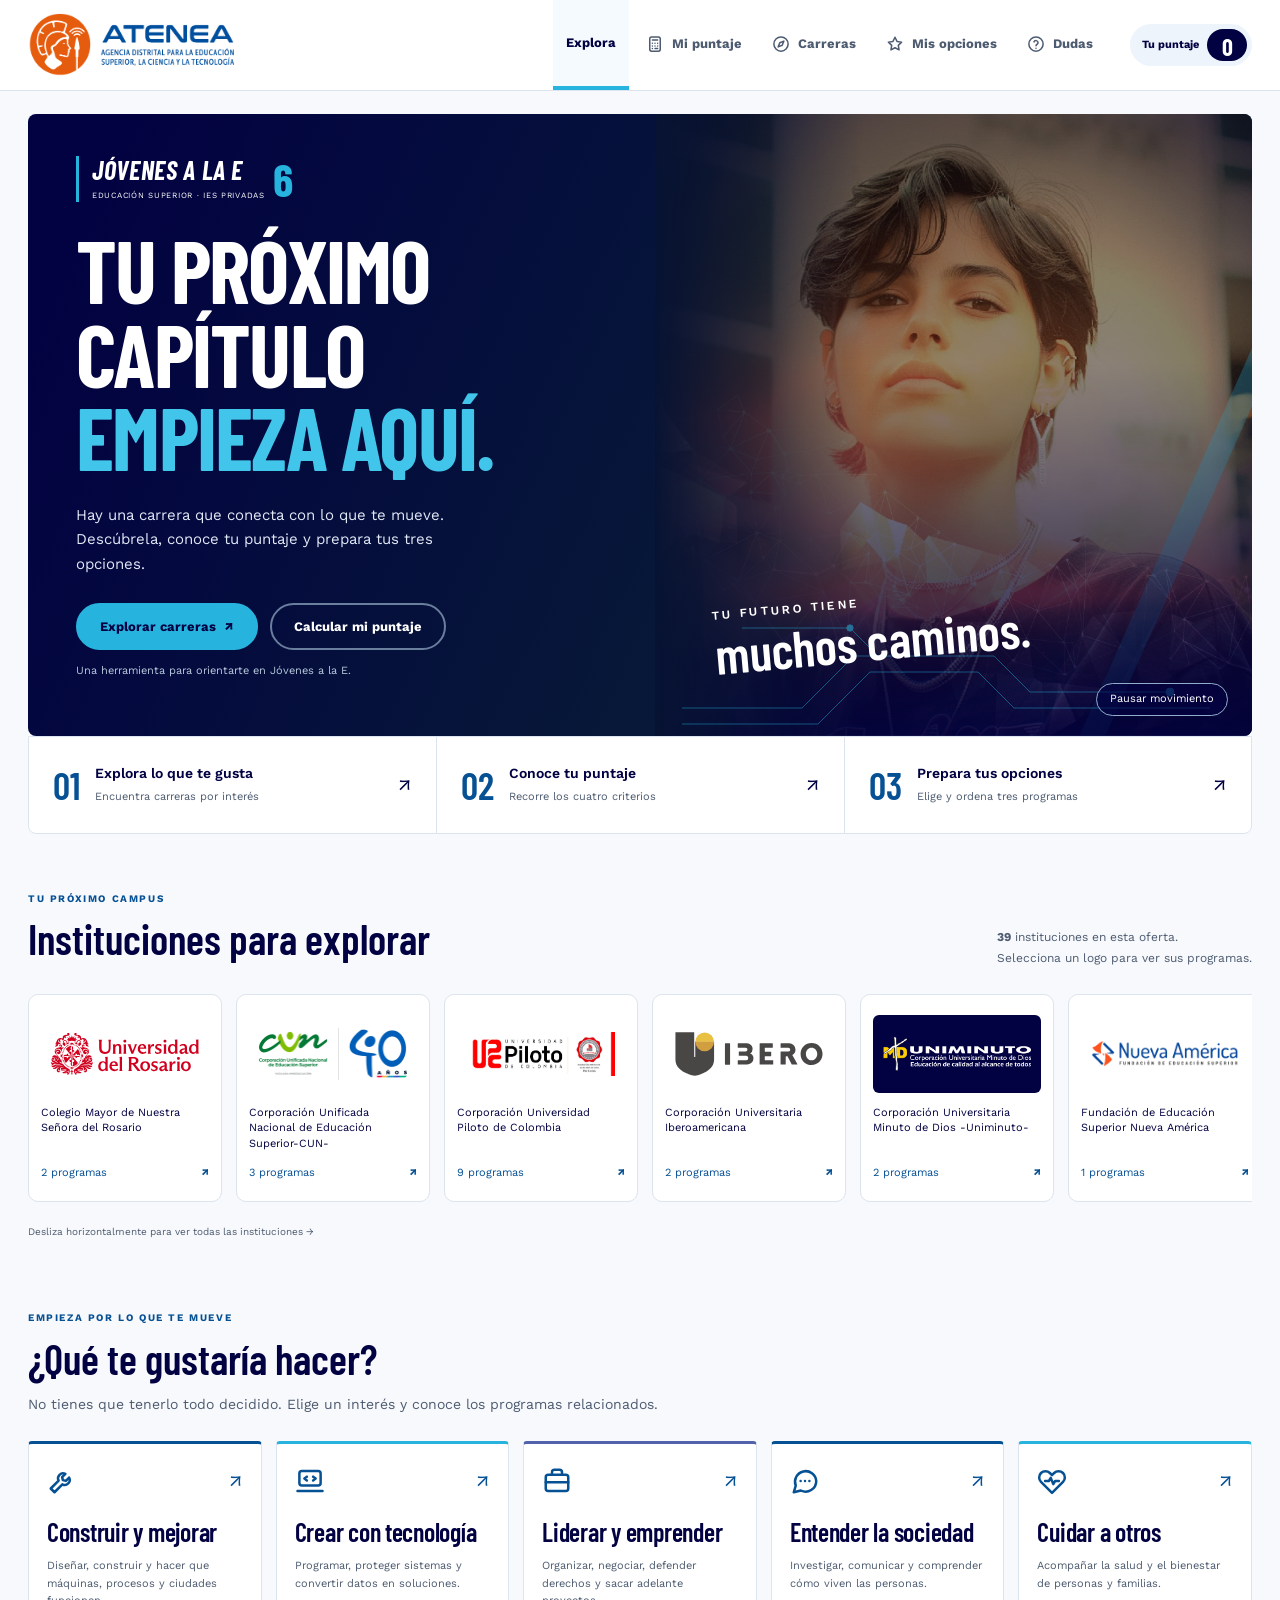
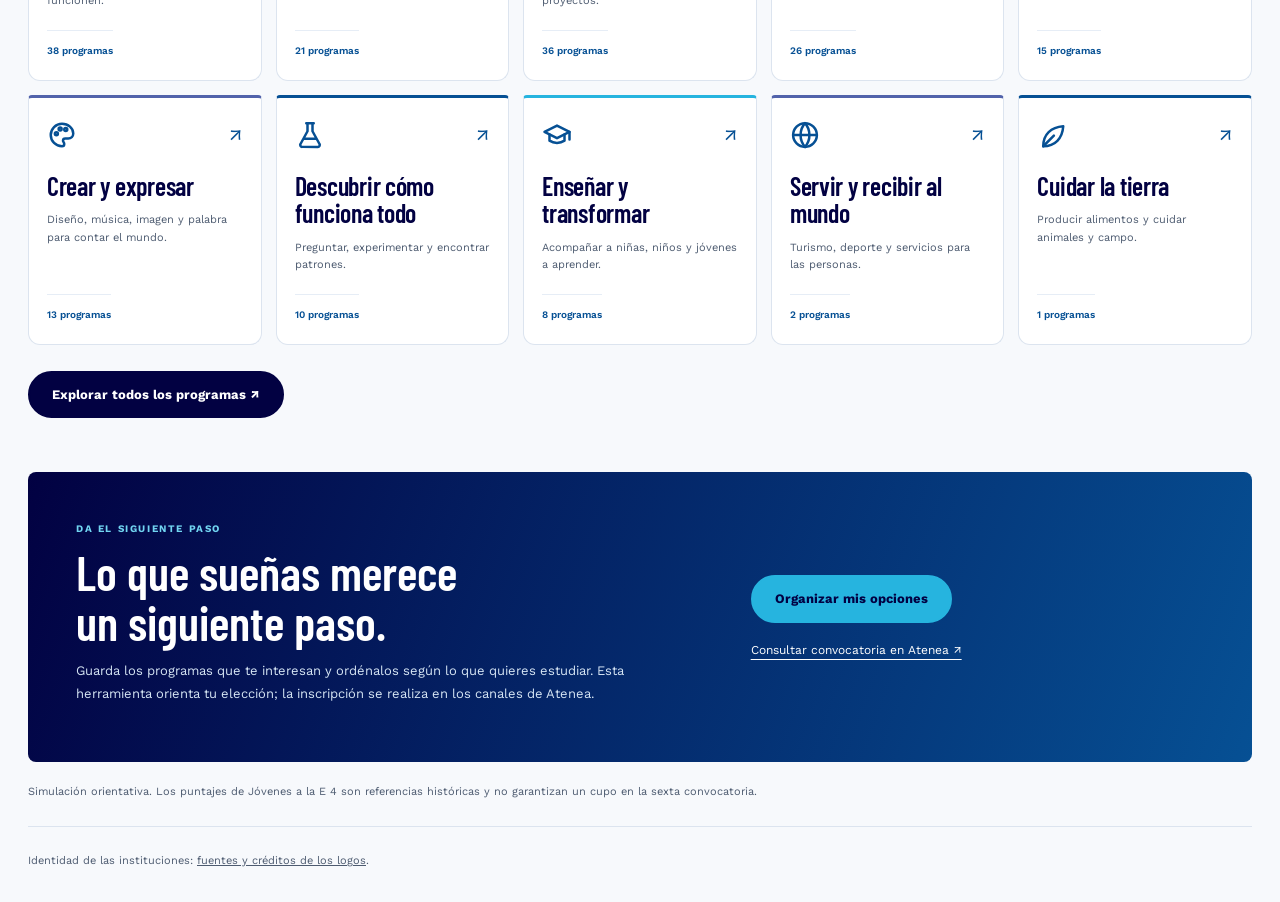
==== index.html @ f53d9d78 "Actualiza versión de estilos para refrescar caché móvil" ====
<!DOCTYPE html>
<html lang="es">
<head>
<meta charset="utf-8">
<meta name="viewport" content="width=device-width, initial-scale=1, viewport-fit=cover">
<title>Explora tu futuro · Jóvenes a la E 6 · Atenea</title>
<meta name="description" content="Calcula tu puntaje para la sexta convocatoria de Jóvenes a la E y explora carreras y compara referencias históricas.">
<link rel="preconnect" href="https://fonts.googleapis.com">
<link rel="preconnect" href="https://fonts.gstatic.com" crossorigin>
<link href="https://fonts.googleapis.com/css2?family=Barlow+Condensed:wght@500;600;700;800&family=Work+Sans:wght@400;500;600;700&display=swap" rel="stylesheet">
<style>
  /* ====== LÍNEA GRÁFICA: ajuste aquí los colores y la tipografía del manual de marca ====== */
  :root{
    --marca:#1f2a5c; --marca-2:#3d4fa3; --marca-suave:#e9ecf8;
    --acento:#e2530a; --acento-2:#f47b20; --acento-suave:#fff1e8;
    --tinta:#1c2130; --tinta-2:#4f586c; --tinta-3:#7a8296;
    --fondo:#f5f6fa; --tarjeta:#fff; --linea:#e2e5ee;
    --ok:#1d7a4f; --ok-suave:#e3f3ea; --cerca:#8a5a00; --cerca-suave:#fdf2d8; --alerta:#b3261e;
    --radio:16px; --sombra:0 8px 28px rgba(31,42,92,.08);
    --titulos:"Montserrat","Segoe UI",Arial,sans-serif;
    --fuente:"Nunito Sans","Segoe UI","Helvetica Neue",Arial,sans-serif;
  }
  *{box-sizing:border-box}
  body{margin:0;font-family:var(--fuente);color:var(--tinta);background:var(--fondo);line-height:1.5;font-size:16px;-webkit-font-smoothing:antialiased}
  h1,h2,h3,h4{font-family:var(--titulos);line-height:1.2;margin:0}
  button{font:inherit;cursor:pointer;color:inherit}
  a{color:var(--marca-2)}
  svg.i{width:22px;height:22px;flex:none;fill:none;stroke:currentColor;stroke-width:2;stroke-linecap:round;stroke-linejoin:round}
  :focus-visible{outline:3px solid rgba(61,79,163,.4);outline-offset:2px}
  .envoltura{max-width:1160px;margin:0 auto;padding:0 20px}
  [hidden]{display:none!important}

  /* ---------- Barra superior con pestañas ---------- */
  .barra{position:sticky;top:0;z-index:20;background:var(--marca);color:#fff;box-shadow:0 2px 12px rgba(0,0,0,.15)}
  .barra .envoltura{display:flex;align-items:center;gap:18px;height:64px}
  .marca{display:flex;align-items:center;gap:10px;font-family:var(--titulos);font-weight:800;font-size:17px;white-space:nowrap}
  .marca .logo{display:grid;place-items:center;width:34px;height:34px;border-radius:10px;background:var(--acento);font-size:15px}
  .marca small{display:block;font-family:var(--fuente);font-weight:600;font-size:12px;opacity:.8}
  .pestanas{display:flex;gap:4px;margin-left:auto;height:100%}
  .pestana{display:flex;align-items:center;gap:8px;border:0;background:none;color:#cfd5f0;font-weight:700;padding:0 14px;height:100%;border-bottom:3px solid transparent;font-size:15px}
  .pestana:hover{color:#fff}
  .pestana[aria-selected="true"]{color:#fff;border-bottom-color:var(--acento-2)}
  .pestana .cont{background:var(--acento);color:#fff;border-radius:999px;font-size:12px;padding:0 7px;min-width:20px;text-align:center}
  .pildora{display:flex;align-items:center;gap:8px;background:rgba(255,255,255,.12);border-radius:999px;padding:5px 6px 5px 14px;font-weight:700;white-space:nowrap}
  .pildora b{display:grid;place-items:center;min-width:42px;height:32px;border-radius:999px;background:var(--acento);font-family:var(--titulos);font-size:17px;padding:0 8px}

  main.envoltura{padding-top:26px;padding-bottom:40px}
  .panel-tab{animation:entra .25s ease}
  @keyframes entra{from{opacity:0;transform:translateY(6px)}to{opacity:1;transform:none}}

  /* ---------- Portada compacta ---------- */
  .portada{background:linear-gradient(120deg,var(--acento) 0%,#c2410c 60%,#8c2f39 100%);color:#fff;border-radius:22px;padding:28px 30px;position:relative;overflow:hidden;margin-bottom:22px}
  .portada::after{content:"";position:absolute;right:-60px;top:-80px;width:280px;height:280px;border-radius:50%;background:rgba(255,255,255,.09)}
  .portada::before{content:"";position:absolute;right:90px;bottom:-110px;width:200px;height:200px;border-radius:50%;background:rgba(255,255,255,.07)}
  .portada h1{font-size:clamp(24px,3.6vw,36px);font-weight:800;max-width:700px;position:relative;z-index:1}
  .portada p{margin:8px 0 0;max-width:640px;font-size:clamp(15px,1.8vw,17.5px);position:relative;z-index:1}

  /* ---------- Asistente ---------- */
  .rejilla{display:grid;grid-template-columns:minmax(0,1fr) 330px;gap:22px;align-items:start}
  .pasos{display:flex;gap:6px;margin-bottom:16px;overflow-x:auto;scrollbar-width:none}
  .pasos::-webkit-scrollbar{display:none}
  .pasito{flex:1;min-width:120px;display:flex;align-items:center;gap:9px;border:1.5px solid var(--linea);background:var(--tarjeta);border-radius:12px;padding:9px 11px;text-align:left;font-weight:700;font-size:14px;color:var(--tinta-2)}
  .pasito .n{display:grid;place-items:center;flex:none;width:26px;height:26px;border-radius:50%;background:var(--marca-suave);color:var(--marca);font-size:13px}
  .pasito.hecho .n{background:var(--ok);color:#fff}
  .pasito[aria-current="step"]{border-color:var(--acento);color:var(--marca);box-shadow:0 0 0 3px rgba(226,83,10,.12)}
  .pasito[aria-current="step"] .n{background:var(--acento);color:#fff}
  .pasito small{display:block;font-weight:600;font-size:12px;color:var(--tinta-3)}

  .tarjeta{background:var(--tarjeta);border:1px solid var(--linea);border-radius:var(--radio);box-shadow:var(--sombra)}
  .paso{padding:24px}
  .paso-cab{display:flex;gap:14px;align-items:flex-start;margin-bottom:18px}
  .paso-cab .ico{display:grid;place-items:center;flex:none;width:50px;height:50px;border-radius:14px;background:var(--acento-suave);color:var(--acento)}
  .paso-cab .ico svg.i{width:26px;height:26px}
  .paso-cab h2{font-size:22px;color:var(--marca)}
  .paso-cab p{margin:4px 0 0;color:var(--tinta-2)}
  .tope{margin-left:auto;flex:none;font-size:13px;font-weight:700;color:var(--marca);background:var(--marca-suave);border-radius:999px;padding:5px 12px;white-space:nowrap}
  .nota{font-size:14px;color:var(--tinta-2);background:#fafbfd;border:1px dashed var(--linea);border-radius:10px;padding:10px 12px;margin-bottom:14px}

  .fichas{display:grid;grid-template-columns:repeat(auto-fill,minmax(230px,1fr));gap:10px}
  .ficha{position:relative;display:flex;flex-direction:column;gap:4px;text-align:left;background:#fff;border:1.5px solid var(--linea);border-radius:14px;padding:13px 14px 12px 46px;min-height:64px;transition:border-color .15s,background .15s,box-shadow .15s}
  .ficha:hover{border-color:var(--marca-2)}
  .ficha::before{content:"";position:absolute;left:14px;top:15px;width:20px;height:20px;border-radius:6px;border:2px solid #b9bfd2;background:#fff}
  .ficha.radio::before{border-radius:50%}
  .ficha[aria-checked="true"]{border-color:var(--acento);background:#fffaf6;box-shadow:0 0 0 3px rgba(226,83,10,.12)}
  .ficha[aria-checked="true"]::before{background:var(--acento) url("data:image/svg+xml,%3Csvg xmlns='http://www.w3.org/2000/svg' viewBox='0 0 24 24' fill='none' stroke='white' stroke-width='3.5' stroke-linecap='round' stroke-linejoin='round'%3E%3Cpath d='M5 12l5 5 9-10'/%3E%3C/svg%3E") center/14px no-repeat;border-color:var(--acento)}
  .ficha[aria-disabled="true"]{opacity:.45;cursor:not-allowed}
  .ficha .t{font-weight:700;line-height:1.3;padding-right:44px}
  .ficha .p{position:absolute;right:12px;top:12px;font-family:var(--titulos);font-weight:800;font-size:14px;color:var(--marca-2);background:var(--marca-suave);border-radius:999px;padding:2px 9px}
  .ficha[aria-checked="true"] .p{background:var(--acento);color:#fff}
  .ficha .d{font-size:13px;color:var(--tinta-3);line-height:1.35}
  .ficha select{margin-top:6px;font:inherit;font-size:14px;padding:6px 8px;border:1.5px solid #c7ccdb;border-radius:8px;background:#fff;width:100%}
  details.como{margin-top:16px;border-top:1px solid var(--linea);padding-top:12px}
  details.como summary{cursor:pointer;font-weight:700;color:var(--marca-2);font-size:14.5px}
  details.como dl{margin:10px 0 0;font-size:13.5px;color:var(--tinta-2);display:grid;gap:8px}
  details.como dt{font-weight:700;color:var(--tinta)}
  details.como dd{margin:0}

  .segmento{display:inline-flex;background:var(--marca-suave);border-radius:12px;padding:4px;margin-bottom:16px}
  .segmento button{border:0;background:none;border-radius:9px;padding:8px 16px;font-weight:700;color:var(--marca)}
  .segmento button[aria-pressed="true"]{background:#fff;box-shadow:0 1px 4px rgba(0,0,0,.12)}
  .saber{display:grid;grid-template-columns:150px 1fr;gap:18px;align-items:center}
  .saber input[type=number]{width:100%;font-family:var(--titulos);font-weight:800;font-size:30px;text-align:center;padding:10px;border:2px solid #c7ccdb;border-radius:14px;color:var(--marca)}
  .saber input[type=range]{width:100%;accent-color:var(--acento);height:28px}
  .saber label{display:block;font-weight:700;margin-bottom:6px}
  .error{color:var(--alerta);font-size:14px;font-weight:700;margin-top:6px;min-height:1px}
  table.rangos{border-collapse:separate;border-spacing:3px;width:100%;font-size:13px;margin-top:14px}
  table.rangos th,table.rangos td{background:var(--fondo);border-radius:6px;padding:5px 3px;text-align:center}
  table.rangos th{color:var(--tinta-2);font-weight:700}
  table.rangos td{font-family:var(--titulos);font-weight:700;color:var(--marca)}
  table.rangos .activa{background:var(--acento);color:#fff}

  .navega{display:flex;justify-content:space-between;gap:10px;margin-top:22px}
  .btn{display:inline-flex;align-items:center;justify-content:center;gap:8px;font-weight:700;padding:11px 20px;border-radius:12px;border:2px solid var(--marca);background:#fff;color:var(--marca);text-decoration:none;font-size:15.5px}
  .btn.pri{background:var(--acento);border-color:var(--acento);color:#fff}
  .btn.pri:hover{background:#c9480a;border-color:#c9480a}
  .btn.osc{background:var(--marca);color:#fff}
  .btn.fant{border-color:transparent;background:none;color:var(--tinta-2)}

  /* ---------- Medidor ---------- */
  aside.lateral{position:sticky;top:84px}
  .rejilla.final{grid-template-columns:1fr}
  .rejilla.final aside.lateral{display:none}
  .medidor-caja{padding:20px}
  .medidor-caja h3{font-size:13px;text-transform:uppercase;letter-spacing:.08em;color:var(--tinta-2);font-family:var(--fuente)}
  .medidor{position:relative;width:180px;height:180px;margin:8px auto}
  .medidor.grande{width:230px;height:230px}
  .medidor svg{width:100%;height:100%;transform:rotate(-90deg)}
  .medidor .fondo{stroke:var(--marca-suave)}
  .medidor .valor{stroke:url(#degradado);transition:stroke-dashoffset .6s cubic-bezier(.2,.8,.2,1)}
  .medidor .centro{position:absolute;inset:0;display:grid;place-content:center;text-align:center}
  .medidor strong{font-family:var(--titulos);font-size:54px;font-weight:800;line-height:1;color:var(--marca)}
  .medidor.grande strong{font-size:70px}
  .medidor span{font-size:14px;color:var(--tinta-2)}
  .desglose{display:grid;gap:9px;margin-top:6px}
  .linea-c .t{display:flex;justify-content:space-between;font-size:14px;font-weight:700}
  .linea-c .t b{color:var(--tinta-2);font-variant-numeric:tabular-nums}
  .riel{height:8px;background:var(--marca-suave);border-radius:4px;overflow:hidden;margin-top:4px}
  .riel i{display:block;height:100%;background:var(--marca-2);border-radius:4px;transition:width .4s}
  .mensaje{margin-top:16px;border-radius:14px;padding:14px 16px;background:var(--ok-suave);color:#14563a;font-size:15px}
  .mensaje.neutro{background:var(--acento-suave);color:#7a2e05}
  .mensaje b.g{display:block;font-family:var(--titulos);font-size:28px;font-weight:800;color:var(--ok);line-height:1.1;margin-bottom:2px}
  .mensaje.neutro b.g{color:var(--acento)}

  /* ---------- Resultado ---------- */
  .resultado{display:grid;grid-template-columns:300px 1fr;gap:26px;align-items:center;padding:26px}
  .resultado h2{font-size:clamp(22px,3vw,30px);color:var(--marca);margin-bottom:6px}
  .resultado .acc-btn{display:flex;gap:10px;flex-wrap:wrap;margin-top:16px}
  .acciones{display:grid;grid-template-columns:repeat(auto-fill,minmax(250px,1fr));gap:12px;margin-top:18px}
  .accion{display:flex;gap:12px;background:var(--tarjeta);border:1px solid var(--linea);border-radius:14px;padding:14px}
  .accion .ico{display:grid;place-items:center;flex:none;width:38px;height:38px;border-radius:10px;background:var(--marca-suave);color:var(--marca-2)}
  .accion h4{font-size:15px;color:var(--marca);margin-bottom:3px}
  .accion p{margin:0;font-size:14px;color:var(--tinta-2)}
  .sub{font-family:var(--titulos);font-size:19px;color:var(--marca);margin:28px 0 4px}

  /* ---------- Carreras ---------- */
  .cab-tab{display:flex;justify-content:space-between;align-items:flex-end;gap:16px;flex-wrap:wrap;margin-bottom:16px}
  .cab-tab h1{font-size:clamp(24px,3vw,32px);color:var(--marca)}
  .cab-tab p{margin:6px 0 0;color:var(--tinta-2);max-width:720px}
  .aviso-puntaje{display:flex;align-items:center;gap:12px;background:var(--tarjeta);border:1px solid var(--linea);border-radius:14px;padding:10px 14px;font-size:14.5px}
  .aviso-puntaje b.n{font-family:var(--titulos);font-size:24px;color:var(--acento)}
  .intereses{display:grid;grid-template-columns:repeat(5,minmax(0,1fr));gap:10px;padding:4px 2px 10px;margin-bottom:6px}
  .interes{display:flex;flex-direction:column;gap:6px;text-align:left;background:var(--tarjeta);border:1.5px solid var(--linea);border-radius:14px;padding:12px}
  .interes:hover{border-color:var(--marca-2)}
  .interes .ico{display:grid;place-items:center;width:40px;height:40px;border-radius:11px;background:var(--marca-suave);color:var(--marca-2)}
  .interes[aria-pressed="true"]{border-color:var(--acento);background:#fffaf6;box-shadow:0 0 0 3px rgba(226,83,10,.13)}
  .interes[aria-pressed="true"] .ico{background:var(--acento);color:#fff}
  .interes b{font-family:var(--titulos);font-size:14px;color:var(--marca);line-height:1.25}
  .interes small{font-size:12.5px;color:var(--tinta-2);line-height:1.35}
  .interes .cuenta{font-size:12.5px;font-weight:700;color:var(--ok);margin-top:auto}
  .filtros{display:grid;grid-template-columns:2fr 1fr 1fr 1fr auto;gap:10px;align-items:end;margin-bottom:14px}
  .filtros label{font-size:13px;font-weight:700;color:var(--tinta-2);display:block;margin-bottom:4px}
  .filtros input[type=search],.filtros select,.orden select{width:100%;font:inherit;font-size:15px;padding:9px 11px;border:1.5px solid #c7ccdb;border-radius:10px;background:#fff}
  .btn-filtros{display:none}
  .interruptor{display:flex;align-items:center;gap:8px;font-weight:700;font-size:14.5px;white-space:nowrap;background:#fff;border:1.5px solid #c7ccdb;border-radius:10px;padding:9px 12px;cursor:pointer}
  .interruptor input{width:18px;height:18px;accent-color:var(--acento);margin:0}
  .desliza{display:none;font-size:13px;color:var(--tinta-3);margin:-4px 0 10px}
  .resumen{display:flex;justify-content:space-between;align-items:center;gap:10px;flex-wrap:wrap;margin-bottom:12px;color:var(--tinta-2)}
  .resumen b{color:var(--tinta)}
  .orden{display:flex;align-items:center;gap:8px;font-size:14px}
  .orden select{width:auto;padding:6px 9px}
  .programas{display:grid;grid-template-columns:repeat(auto-fill,minmax(300px,1fr));gap:14px}
  .programa{background:var(--tarjeta);border:1px solid var(--linea);border-radius:var(--radio);padding:16px;display:flex;flex-direction:column;gap:9px;transition:box-shadow .15s,transform .15s}
  .programa:hover{box-shadow:var(--sombra);transform:translateY(-2px)}
  .programa h3{font-size:16px;color:var(--marca)}
  .programa .ies{font-size:14px;color:var(--tinta-2);margin-top:-5px}
  .chips{display:flex;flex-wrap:wrap;gap:5px}
  .chip{font-size:12.5px;font-weight:600;background:var(--fondo);color:var(--tinta-2);border-radius:999px;padding:2px 9px}
  .estado{display:inline-flex;gap:6px;align-items:center;font-size:13.5px;font-weight:700;border-radius:9px;padding:5px 10px;align-self:flex-start}
  .estado svg.i{width:16px;height:16px;stroke-width:2.6}
  .estado.si{background:var(--ok-suave);color:var(--ok)}
  .estado.cerca{background:var(--cerca-suave);color:var(--cerca)}
  .estado.reto{background:var(--marca-suave);color:var(--marca-2)}
  .estado.sin{background:var(--fondo);color:var(--tinta-2)}
  .estado span.x{font-weight:600}
  .regla-min{position:relative;height:10px;background:var(--marca-suave);border-radius:5px;margin:12px 0 2px}
  .regla-min .rel{position:absolute;left:0;top:0;bottom:0;border-radius:5px;background:linear-gradient(90deg,rgba(226,83,10,.2),rgba(226,83,10,.55))}
  .regla-min .m{position:absolute;top:-5px;width:3px;height:20px;margin-left:-1.5px;background:var(--marca);border-radius:2px}
  .regla-min .yo{position:absolute;top:-6px;width:22px;height:22px;margin-left:-11px;border-radius:50%;background:var(--acento);border:3px solid #fff;box-shadow:0 1px 5px rgba(0,0,0,.3)}
  .leyenda-min{display:flex;justify-content:space-between;font-size:13px;color:var(--tinta-2)}
  .leyenda-min b{color:var(--tinta)}
  .programa .pie{display:flex;justify-content:space-between;align-items:center;gap:8px;margin-top:auto;padding-top:10px;border-top:1px solid var(--linea)}
  .cupos{font-size:13.5px;color:var(--tinta-2)}
  .cupos b{font-family:var(--titulos);color:var(--tinta);font-size:16px}
  .elegir{display:inline-flex;align-items:center;gap:6px;border:2px solid var(--marca-2);background:#fff;color:var(--marca-2);border-radius:10px;padding:6px 11px;font-weight:700;font-size:14px}
  .elegir svg.i{width:16px;height:16px}
  .elegir[aria-pressed="true"]{background:var(--marca-2);color:#fff}
  .elegir[aria-pressed="true"] svg.i{fill:currentColor}
  .elegir:disabled{opacity:.4;cursor:not-allowed}
  .vacio{background:var(--tarjeta);border:2px dashed var(--linea);border-radius:var(--radio);padding:30px;text-align:center;color:var(--tinta-2)}
  .mas{display:flex;margin:18px auto 0}

  /* ---------- Mis opciones ---------- */
  .opciones{display:grid;grid-template-columns:minmax(0,1.35fr) minmax(0,1fr);gap:22px;align-items:start}
  ol.mias{list-style:none;margin:0;padding:0;display:grid;gap:12px}
  ol.mias li{display:flex;gap:14px;align-items:center;background:var(--tarjeta);border:1px solid var(--linea);border-radius:var(--radio);padding:16px;box-shadow:var(--sombra)}
  ol.mias .orden-n{display:grid;place-items:center;flex:none;width:42px;height:42px;border-radius:50%;background:var(--acento);color:#fff;font-family:var(--titulos);font-weight:800;font-size:18px}
  ol.mias li.libre{border:2px dashed var(--linea);box-shadow:none;background:transparent;color:var(--tinta-3)}
  ol.mias li.libre .orden-n{background:var(--marca-suave);color:var(--tinta-3)}
  ol.mias .txt{flex:1;min-width:0}
  ol.mias .txt b{display:block;font-family:var(--titulos);color:var(--marca);font-size:15.5px}
  ol.mias .txt span{font-size:14px;color:var(--tinta-2)}
  .mini{display:grid;place-items:center;border:1.5px solid var(--linea);background:#fff;border-radius:9px;width:36px;height:36px;color:var(--tinta-2)}
  .mini:disabled{opacity:.35;cursor:default}
  .mini svg.i{width:18px;height:18px}
  .explica{padding:20px}
  .explica h3{font-size:17px;color:var(--marca);margin-bottom:8px}
  .explica ol{padding-left:20px;margin:6px 0 10px;color:var(--tinta-2)}
  .explica li{margin-bottom:5px}
  .explica p{color:var(--tinta-2);margin:0}
  .llamado{margin-top:24px;background:linear-gradient(120deg,var(--marca),var(--marca-2));color:#fff;border-radius:22px;padding:26px 28px;display:flex;gap:20px;align-items:center;justify-content:space-between;flex-wrap:wrap}
  .llamado h2{font-size:clamp(20px,2.6vw,27px);margin-bottom:6px}
  .llamado p{margin:0;max-width:620px;color:#e3e7f8}
  .llamado .btn{font-size:17px;padding:13px 26px}

  /* ---------- Dudas ---------- */
  .dudas{max-width:860px}
  .dudas details{background:var(--tarjeta);border:1px solid var(--linea);border-radius:14px;padding:0 18px;margin-bottom:10px}
  .dudas summary{cursor:pointer;padding:15px 0;font-family:var(--titulos);font-weight:700;color:var(--marca);font-size:15.5px}
  .dudas details > div{padding:0 0 16px;color:var(--tinta-2);font-size:15px}
  .dudas ol,.dudas ul{margin:6px 0;padding-left:20px}
  footer{padding:10px 0 30px;font-size:12.5px;color:var(--tinta-3)}

  /* ---------- Celular: pestañas abajo ---------- */
  @media (max-width:900px){
    .rejilla,.opciones,.resultado{grid-template-columns:1fr}
    aside.lateral{display:none}
    .resultado{justify-items:center;text-align:center}
    .resultado .acc-btn{justify-content:center}
    .barra .envoltura{height:56px}
    .pestanas{position:fixed;left:0;right:0;bottom:0;height:64px;margin:0;background:#fff;border-top:1px solid var(--linea);box-shadow:0 -4px 16px rgba(0,0,0,.08);padding:0 4px env(safe-area-inset-bottom)}
    .pestana{flex:1;flex-direction:column;justify-content:center;gap:2px;color:var(--tinta-3);font-size:12px;padding:0;border-bottom:0;border-top:3px solid transparent;position:relative}
    .pestana:hover{color:var(--marca)}
    .pestana[aria-selected="true"]{color:var(--acento);border-top-color:var(--acento)}
    .pestana .cont{position:absolute;top:6px;left:calc(50% + 6px)}
    .pildora{margin-left:auto}
    main.envoltura{padding-bottom:90px}
    .filtros{grid-template-columns:1fr 1fr}
    .filtros .buscar{grid-column:1/-1}
    .intereses{display:flex;overflow-x:auto;scroll-snap-type:x proximity;scrollbar-width:none}
    .intereses::-webkit-scrollbar{display:none}
    .interes{flex:none;width:170px;scroll-snap-align:start}
    .desliza{display:block!important}
  }
  @media (max-width:560px){
    .envoltura{padding:0 14px}
    .marca small{display:none}
    .pildora span{display:none}
    .portada{padding:22px 20px;border-radius:18px}
    .paso{padding:18px}
    .paso-cab{flex-wrap:wrap}
    .tope{margin-left:64px}
    .pasito{min-width:auto;flex:none}
    .pasito small,.pasito .lbl{display:none}
    .saber{grid-template-columns:1fr}
    .filtros{grid-template-columns:1fr auto}
    .filtros .buscar{grid-column:auto}
    .btn-filtros{display:inline-flex;align-self:end;padding:9px 12px}
    .filtros .extra{display:none;grid-column:1/-1}
    .filtros.abierto .extra{display:block}
    .tope{margin-left:0}
    .navega .btn{flex:1}
  }
  @media (prefers-reduced-motion:reduce){*{animation:none!important;transition:none!important}}
</style>
<link rel="stylesheet" href="experiencia.css?v=20261112-movil">
</head>
<body>

<svg width="0" height="0" style="position:absolute" aria-hidden="true">
  <defs>
    <linearGradient id="degradado" x1="0" y1="0" x2="1" y2="1"><stop offset="0" stop-color="#26b4df"/><stop offset="1" stop-color="#065094"/></linearGradient>
    <symbol id="i-calc" viewBox="0 0 24 24"><rect x="5" y="2.5" width="14" height="19" rx="2.5"/><path d="M8.5 6.5h7M8.5 11h.01M12 11h.01M15.5 11h.01M8.5 14.5h.01M12 14.5h.01M15.5 14.5h.01M8.5 18h.01M12 18h3.5"/></symbol>
    <symbol id="i-brujula" viewBox="0 0 24 24"><circle cx="12" cy="12" r="9.5"/><path d="m15.8 8.2-2.2 5.4-5.4 2.2 2.2-5.4z"/></symbol>
    <symbol id="i-estrella" viewBox="0 0 24 24"><path d="m12 3 2.7 5.6 6.1.9-4.4 4.3 1 6.1L12 17l-5.4 2.9 1-6.1-4.4-4.3 6.1-.9z"/></symbol>
    <symbol id="i-ayuda" viewBox="0 0 24 24"><circle cx="12" cy="12" r="9.5"/><path d="M9.3 9.2a2.8 2.8 0 0 1 5.4 1c0 1.9-2.7 2.5-2.7 4M12 17.5h.01"/></symbol>
    <symbol id="i-persona" viewBox="0 0 24 24"><circle cx="12" cy="8" r="4"/><path d="M4 21a8 8 0 0 1 16 0"/></symbol>
    <symbol id="i-casa" viewBox="0 0 24 24"><path d="M3 10.5 12 3l9 7.5"/><path d="M5.5 9v12h13V9"/><path d="M10 21v-6h4v6"/></symbol>
    <symbol id="i-libro" viewBox="0 0 24 24"><path d="M2.5 4.5h6a3.5 3.5 0 0 1 3.5 3.5v13a2.6 2.6 0 0 0-2.6-2.6H2.5z"/><path d="M21.5 4.5h-6A3.5 3.5 0 0 0 12 8v13a2.6 2.6 0 0 1 2.6-2.6h6.9z"/></symbol>
    <symbol id="i-sube" viewBox="0 0 24 24"><path d="m3 17 6-6 4 4 8-8"/><path d="M14 7h7v7"/></symbol>
    <symbol id="i-meta" viewBox="0 0 24 24"><circle cx="12" cy="12" r="9.5"/><circle cx="12" cy="12" r="5.5"/><circle cx="12" cy="12" r="1.5"/></symbol>
    <symbol id="i-check" viewBox="0 0 24 24"><path d="M5 12.5l4.5 4.5L19 7.5"/></symbol>
    <symbol id="i-flecha-d" viewBox="0 0 24 24"><path d="M5 12h14M13 6l6 6-6 6"/></symbol>
    <symbol id="i-flecha-i" viewBox="0 0 24 24"><path d="M19 12H5M11 6l-6 6 6 6"/></symbol>
    <symbol id="i-arriba" viewBox="0 0 24 24"><path d="M12 19V5M6 11l6-6 6 6"/></symbol>
    <symbol id="i-abajo" viewBox="0 0 24 24"><path d="M12 5v14M6 13l6 6 6-6"/></symbol>
    <symbol id="i-x" viewBox="0 0 24 24"><path d="M6 6l12 12M18 6 6 18"/></symbol>
    <symbol id="i-doc" viewBox="0 0 24 24"><path d="M14 2.5H6.5a2 2 0 0 0-2 2v15a2 2 0 0 0 2 2h11a2 2 0 0 0 2-2V8z"/><path d="M14 2.5V8h5.5M8.5 13h7M8.5 17h5"/></symbol>
    <symbol id="i-reloj" viewBox="0 0 24 24"><circle cx="12" cy="12" r="9.5"/><path d="M12 7v5l3.5 2"/></symbol>
    <symbol id="i-recarga" viewBox="0 0 24 24"><path d="M3.5 12a8.5 8.5 0 0 1 14.6-5.9L20.5 8.5M20.5 3.5v5h-5M20.5 12a8.5 8.5 0 0 1-14.6 5.9L3.5 15.5M3.5 20.5v-5h5"/></symbol>
    <!-- Campos de conocimiento -->
    <symbol id="c-ing" viewBox="0 0 24 24"><path d="M14.7 6.3a4 4 0 0 0-5.4 5.4L3 18l3 3 6.3-6.3a4 4 0 0 0 5.4-5.4l-2.6 2.6-2.4-.6-.6-2.4z"/></symbol>
    <symbol id="c-tic" viewBox="0 0 24 24"><rect x="3.5" y="4" width="17" height="11.5" rx="2"/><path d="M2 20h20M9.5 8.5 7.5 10l2 1.5M14.5 8.5l2 1.5-2 1.5"/></symbol>
    <symbol id="c-adm" viewBox="0 0 24 24"><rect x="3" y="7" width="18" height="13" rx="2"/><path d="M8 7V5a2 2 0 0 1 2-2h4a2 2 0 0 1 2 2v2M3 13h18"/></symbol>
    <symbol id="c-soc" viewBox="0 0 24 24"><path d="M21 12a8.5 8.5 0 0 1-12.3 7.6L3 21l1.6-5.3A8.5 8.5 0 1 1 21 12z"/><path d="M8.5 12h.01M12 12h.01M15.5 12h.01"/></symbol>
    <symbol id="c-sal" viewBox="0 0 24 24"><path d="M20.8 5.6a5 5 0 0 0-7.1 0L12 7.3l-1.7-1.7a5 5 0 0 0-7.1 7.1L12 21.5l8.8-8.8a5 5 0 0 0 0-7.1z"/><path d="M6.5 12h3l1.5-2.5 2 5 1.5-2.5h3"/></symbol>
    <symbol id="c-art" viewBox="0 0 24 24"><path d="M12 3a9 9 0 1 0 0 18c1.2 0 1.8-.9 1.8-1.8 0-1.3-1-1.6-1-2.7 0-1 .8-1.7 1.8-1.7H17a4 4 0 0 0 4-4C21 6.6 17 3 12 3z"/><circle cx="7.5" cy="11" r="1.2"/><circle cx="10.5" cy="7.2" r="1.2"/><circle cx="15" cy="7.5" r="1.2"/></symbol>
    <symbol id="c-cie" viewBox="0 0 24 24"><path d="M9 2.5h6M10 2.5v6.5L4.4 19.2A1.5 1.5 0 0 0 5.7 21.5h12.6a1.5 1.5 0 0 0 1.3-2.3L14 9V2.5M7 15h10"/></symbol>
    <symbol id="c-edu" viewBox="0 0 24 24"><path d="M2 9.5 12 4.5l10 5-10 5z"/><path d="M6 11.5v5c3.5 2.4 8.5 2.4 12 0v-5M22 9.5v6"/></symbol>
    <symbol id="c-ser" viewBox="0 0 24 24"><circle cx="12" cy="12" r="9.5"/><path d="M2.5 12h19M12 2.5a14.5 14.5 0 0 1 0 19 14.5 14.5 0 0 1 0-19z"/></symbol>
    <symbol id="c-agr" viewBox="0 0 24 24"><path d="M5 21c0-9.5 6.2-15.3 16-16-.7 9.8-6.5 16-16 16z"/><path d="M5 21l8.5-8.5"/></symbol>
  </defs>
</svg>

<div class="barra">
  <div class="envoltura">
    <a class="marca" href="#inicio" data-ir="inicio" aria-label="Atenea · Inicio de la calculadora"><img src="assets/atenea/atenea.png" width="210" height="63" alt="Atenea, Agencia Distrital para la Educación Superior, la Ciencia y la Tecnología"></a>
    <nav class="pestanas" role="tablist" aria-label="Secciones">
<button class="pestana" role="tab" id="tab-inicio" aria-controls="inicio" data-tab="inicio">Explora</button>
      <button class="pestana" role="tab" id="tab-puntaje" aria-controls="puntaje" data-tab="puntaje"><svg class="i"><use href="#i-calc"/></svg>Mi puntaje</button>
      <button class="pestana" role="tab" id="tab-carreras" aria-controls="carreras" data-tab="carreras"><svg class="i"><use href="#i-brujula"/></svg>Carreras</button>
      <button class="pestana" role="tab" id="tab-opciones" aria-controls="opciones" data-tab="opciones"><svg class="i"><use href="#i-estrella"/></svg>Mis opciones <span class="cont" id="n_opc" hidden>0</span></button>
      <button class="pestana" role="tab" id="tab-dudas" aria-controls="dudas" data-tab="dudas"><svg class="i"><use href="#i-ayuda"/></svg>Dudas</button>
    </nav>
    <div class="pildora" aria-live="polite"><span>Tu puntaje</span><b id="pild">0</b></div>
  </div>
</div>

<main class="envoltura">

<section class="panel-tab" role="tabpanel" id="inicio" aria-labelledby="tab-inicio">
  <div class="hero">
    <div class="hero-copy"><div class="campaign-label"><span>JÓVENES A LA E</span><b>6</b><small>EDUCACIÓN SUPERIOR · IES PRIVADAS</small></div>
      <h1>Tu próximo<br>capítulo<br><em>empieza aquí.</em></h1>
      <p>Hay una carrera que conecta con lo que te mueve. Descúbrela, conoce tu puntaje y prepara tus tres opciones.</p>
      <div class="hero-actions"><button class="btn pri" id="explorar-inicio">Explorar carreras <span aria-hidden="true">↗</span></button><button class="btn" data-ir="puntaje">Calcular mi puntaje</button></div>
      <p class="hero-note">Una herramienta para orientarte en Jóvenes a la E.</p>
    </div>
    <div class="hero-art"><img src="assets/atenea/educacion-posmedia.jpg" width="1947" height="1947" fetchpriority="high" alt="Imagen de educación posmedia del portal de la Agencia Atenea."><div class="art-tag"><span>TU FUTURO TIENE</span><strong>muchos caminos.</strong></div><button id="movimiento" class="motion-toggle" aria-pressed="false">Pausar movimiento</button></div>
    <svg class="hero-circuit" viewBox="0 0 660 150" fill="none" aria-hidden="true"><path d="M0 115H150L215 50H390L435 95H610M0 135H170L235 70H370L415 115H660M75 15H210L245 50"/><circle cx="610" cy="95" r="5"/><circle cx="210" cy="15" r="4"/></svg>
  </div>
  <div class="route-strip"><button data-ir="carreras"><b>01</b><span>Explora lo que te gusta<small>Encuentra carreras por interés</small></span><i aria-hidden="true">↗</i></button><button data-ir="puntaje"><b>02</b><span>Conoce tu puntaje<small>Recorre los cuatro criterios</small></span><i aria-hidden="true">↗</i></button><button data-ir="opciones"><b>03</b><span>Prepara tus opciones<small>Elige y ordena tres programas</small></span><i aria-hidden="true">↗</i></button></div>
  <section class="university-section" aria-labelledby="universidades-titulo"><div class="section-heading"><div><span class="eyebrow">TU PRÓXIMO CAMPUS</span><h2 id="universidades-titulo">Instituciones para explorar</h2></div><p><b id="total-instituciones">39</b> instituciones en esta oferta.<br>Selecciona un logo para ver sus programas.</p></div><div class="university-rail" id="universidades-inicio" aria-label="Instituciones de la oferta"></div><p class="rail-hint">Desliza horizontalmente para ver todas las instituciones →</p></section>
  <section id="descubre" class="discover" aria-labelledby="descubre-titulo"><span class="eyebrow">EMPIEZA POR LO QUE TE MUEVE</span><h2 id="descubre-titulo">¿Qué te gustaría hacer?</h2><p>No tienes que tenerlo todo decidido. Elige un interés y conoce los programas relacionados.</p><div id="inicio-intereses" class="interest-grid"></div><button class="btn osc" data-ir="carreras">Explorar todos los programas ↗</button></section>
  <section class="invitation"><div><span class="eyebrow">DA EL SIGUIENTE PASO</span><h2>Lo que sueñas merece<br>un siguiente paso.</h2><p>Guarda los programas que te interesan y ordénalos según lo que quieres estudiar. Esta herramienta orienta tu elección; la inscripción se realiza en los canales de Atenea.</p></div><div><button class="btn pri" data-ir="opciones">Organizar mis opciones</button><a class="official-link" href="https://agenciaatenea.gov.co/" target="_blank" rel="noopener">Consultar convocatoria en Atenea ↗</a></div></section>
  <p class="orientation-note">Simulación orientativa. Los puntajes de Jóvenes a la E 4 son referencias históricas y no garantizan un cupo en la sexta convocatoria.</p>
</section>


  <!-- ===================== MI PUNTAJE ===================== -->
  <section class="panel-tab" role="tabpanel" id="puntaje" aria-labelledby="tab-puntaje">
    <div class="portada" id="portada">
      <h1>Tu carrera puede estar más cerca de lo que crees</h1>
      <p>Responde cuatro preguntas cortas, mira cuántos puntos sumas y compara tu puntaje con referencias históricas de las carreras. Ninguna respuesta te quita puntos.</p>
    </div>

    <p id="progreso-paso" class="progreso-paso" aria-live="polite"></p>
    <nav class="pasos" id="pasos" aria-label="Pasos de la calculadora"></nav>

    <div class="rejilla" id="rejilla">
      <div>
        <!-- Paso 1 -->
        <div class="tarjeta paso" data-paso="0">
          <div class="paso-cab">
            <div class="ico"><svg class="i"><use href="#i-persona"/></svg></div>
            <div><h2>¿Quién eres?</h2><p>Marca todo lo que aplique. Estas condiciones reconocen que llegar a la educación superior no es igual de fácil para todas las personas.</p></div>
            <span class="tope">hasta 15 pts</span>
          </div>
          <div class="nota">Se suman, pero este criterio llega como máximo a 15 puntos.</div>
          <p class="ayuda-paso">Si ninguna de estas condiciones te aplica, puedes continuar sin marcar. En este criterio sumarás 0 puntos.</p>
          <div class="fichas" id="f_estructural"></div>
          <details class="como"><summary>¿Cómo lo verifica Atenea?</summary><dl id="v_estructural"></dl></details>
        </div>

        <!-- Paso 2 -->
        <div class="tarjeta paso" data-paso="1" hidden>
          <div class="paso-cab">
            <div class="ico"><svg class="i"><use href="#i-casa"/></svg></div>
            <div><h2>Tu hogar</h2><p>Elige tu grupo del Sisbén IV o, si no tienes Sisbén, tu situación. Se toma una sola opción.</p></div>
            <span class="tope">hasta 40 pts</span>
          </div>
          <div class="fichas" id="f_sisben" role="radiogroup" aria-label="Sisbén"></div>
          <details class="como"><summary>¿Cómo lo verifica Atenea?</summary><dl>
            <dt>Fuentes</dt><dd>Departamento Nacional de Planeación (DNP), certificados de pertenencia étnica cargados en SICORE y SIMAT.</dd>
            <dt>Qué encuestas cuentan</dt><dd>Solo encuestas de hogares de Bogotá Región, validadas por el DNP con marca 0 (registro válido) o 10 (en verificación).</dd>
            <dt>Municipios válidos</dt><dd>Soacha, Cajicá, Chía, Cota, Facatativá, Funza, La Calera, Madrid, Mosquera, Sesquilé, Sibaté, Sopó, Tenjo, Tocancipá, Ubaté y Zipaquirá.</dd>
          </dl></details>
        </div>

        <!-- Paso 3 -->
        <div class="tarjeta paso" data-paso="2" hidden>
          <div class="paso-cab">
            <div class="ico"><svg class="i"><use href="#i-libro"/></svg></div>
            <div><h2>Tu prueba Saber 11</h2><p>El mérito académico se mide con tu percentil o, si presentaste la prueba antes de 2015, con tu puesto.</p></div>
            <span class="tope">hasta 40 pts</span>
          </div>
          <div class="segmento" role="group" aria-label="Año de la prueba">
            <button type="button" data-modo="pct">En 2015 o después</button>
            <button type="button" data-modo="puesto">Antes de 2015</button>
          </div>
          <div class="saber">
            <div>
              <label for="saber" id="l_saber">Tu percentil</label>
              <input type="number" id="saber" min="0" step="1" inputmode="numeric" placeholder="—">
            </div>
            <div>
              <div id="caja_rango"><label for="rango">O desliza</label><input type="range" id="rango" min="0" max="100" step="1" value="0"></div>
              <div class="nota" id="a_saber" style="margin:6px 0 0"></div>
            </div>
          </div>
          <div class="error" id="e_saber"></div>
          <div id="t_saber" tabindex="0" role="region" aria-label="Tabla de rangos de Saber 11; desplázala horizontalmente para consultar todos los rangos"></div>
          <details class="como"><summary>¿Cómo lo verifica Atenea?</summary><dl>
            <dt>Fuente</dt><dd>ICFES. Solo cuentan exámenes en estado «PUBLICADO».</dd>
            <dt>Prueba con ajustes razonables</dt><dd>Si presentaste el cuadernillo con ajustes razonables para población con discapacidad, se usa el percentil que el ICFES reporta para esa versión de la prueba.</dd>
          </dl></details>
        </div>

        <!-- Paso 4 -->
        <div class="tarjeta paso" data-paso="3" hidden>
          <div class="paso-cab">
            <div class="ico"><svg class="i"><use href="#i-sube"/></svg></div>
            <div><h2>Tu camino hasta hoy</h2><p>¿Alguna de estas condiciones hace parte de tu trayectoria? Revisa también la opción de Saber 11.</p></div>
            <span class="tope">hasta 5 pts</span>
          </div>
          <div class="nota">Con una sola condición ya sumas los 5 puntos; tener varias no suma más.</div>
          <p class="ayuda-paso">Marca solo las condiciones que te apliquen. Si ninguna te corresponde, puedes ver tu resultado sin marcar opciones.</p>
          <div class="fichas" id="f_trayectorias"></div>
          <details class="como"><summary>¿Cómo lo verifica Atenea?</summary><dl id="v_trayectorias"></dl></details>
        </div>

        <!-- Resultado -->
        <div data-paso="4" hidden>
          <div class="tarjeta resultado">
            <div>
              <div class="medidor grande"><svg viewBox="0 0 120 120" aria-hidden="true"><circle class="fondo" cx="60" cy="60" r="52" fill="none" stroke-width="11"/><circle class="valor arco" cx="60" cy="60" r="52" fill="none" stroke-width="11" stroke-linecap="round" stroke-dasharray="326.73" stroke-dashoffset="326.73"/></svg><div class="centro"><strong class="total">0</strong><span>de 100 puntos</span></div></div>
            </div>
            <div>
              <h2 id="r_titulo">Tu puntaje estimado</h2>
              <div class="desglose" id="r_desglose"></div>
              <div class="mensaje" id="r_mensaje"></div>
              <div class="acc-btn">
                <button type="button" class="btn pri" data-ir="carreras"><svg class="i"><use href="#i-brujula"/></svg>Ver carreras a mi alcance</button>
                <button type="button" class="btn" id="editar"><svg class="i"><use href="#i-recarga"/></svg>Revisar mis respuestas</button>
              </div>
            </div>
          </div>
          <h3 class="sub">Lo que puedes hacer desde ya</h3>
          <div class="acciones" id="acciones"></div>
        </div>

        <p id="ayuda-continuar" class="ayuda-continuar" aria-live="polite"></p>
        <div class="navega" id="navega">
          <button type="button" class="btn fant" id="atras"><svg class="i"><use href="#i-flecha-i"/></svg>Atrás</button>
          <button type="button" class="btn pri" id="siguiente" aria-describedby="ayuda-continuar">Siguiente<svg class="i"><use href="#i-flecha-d"/></svg></button>
        </div>
      </div>

      <aside class="lateral">
        <div class="tarjeta medidor-caja">
          <h3>Tu puntaje estimado</h3>
          <div class="medidor"><svg viewBox="0 0 120 120" aria-hidden="true"><circle class="fondo" cx="60" cy="60" r="52" fill="none" stroke-width="11"/><circle class="valor arco" cx="60" cy="60" r="52" fill="none" stroke-width="11" stroke-linecap="round" stroke-dasharray="326.73" stroke-dashoffset="326.73"/></svg><div class="centro"><strong class="total">0</strong><span>de 100</span></div></div>
          <div class="desglose" id="l_desglose"></div>
          <div class="mensaje neutro" id="l_mensaje"></div>
        </div>
      </aside>
    </div>
  </section>

  <!-- ===================== CARRERAS ===================== -->
  <section class="panel-tab" role="tabpanel" id="carreras" aria-labelledby="tab-carreras" hidden>
    <div class="cab-tab">
      <div>
        <h1>¿Qué te mueve?</h1>
        <p>Elige lo que te gusta hacer y compara tu puntaje con el de la <b>última persona que obtuvo cupo</b> en cada programa en Jóvenes a la E 4. Es una referencia: en esta convocatoria cambian los cupos y los inscritos.</p>
      </div>
      <div class="aviso-puntaje" id="aviso_puntaje"></div>
    </div>

    <div class="intereses" id="intereses" role="group" aria-label="Áreas de interés"></div>
    <div class="desliza">Desliza para ver más áreas →</div>

    <div class="filtros">
      <div class="buscar"><label for="f_texto">Busca una carrera o institución</label><input type="search" id="f_texto" placeholder="Ej.: enfermería, software, Javeriana"></div>
      <button type="button" class="btn btn-filtros" id="btn_filtros" aria-expanded="false">Filtros</button>
      <div class="extra"><label for="f_nivel">Tipo de formación</label><select id="f_nivel"></select></div>
      <div class="extra"><label for="f_mod">Modalidad</label><select id="f_mod"></select></div>
      <div class="extra"><label for="f_jor">Jornada</label><select id="f_jor"></select></div>
      <label class="interruptor extra"><input type="checkbox" id="f_alcance"> Referencia JE4 ≤ mi puntaje</label>
    </div>

    <div class="resumen"><span id="resumen"></span>
      <label class="orden">Ordenar <select id="f_orden">
        <option value="cerca">Mejores para mi puntaje</option>
        <option value="cupos">Más cupos</option>
        <option value="az">Nombre (A a Z)</option>
      </select></label>
    </div>
    <div class="programas" id="programas"></div>
    <button type="button" class="btn mas" id="mas" hidden></button>
  </section>

  <!-- ===================== MIS OPCIONES ===================== -->
  <section class="panel-tab" role="tabpanel" id="opciones" aria-labelledby="tab-opciones" hidden>
    <div class="cab-tab">
      <div>
        <h1>Arma tus 3 opciones</h1>
        <p>En la inscripción puedes elegir hasta tres programas en orden de preferencia. Practica aquí: marca <b>Elegir</b> en la pestaña Carreras y ordénalas.</p>
      </div>
    </div>
    <div class="opciones">
      <ol class="mias" id="mias"></ol>
      <div class="tarjeta explica">
        <h3>¿Cómo se usa el orden?</h3>
        <ol>
          <li>Atenea ordena a todos los aspirantes habilitados de mayor a menor puntaje.</li>
          <li>Cuando llega tu turno, revisa tu opción 1. Si tiene cupo y hay recursos, quedas en esa.</li>
          <li>Si no, pasa a tu opción 2 y luego a la 3.</li>
        </ol>
        <p>Pon primero lo que más quieres estudiar, y deja en la 2 y la 3 programas donde tu puntaje tenga más margen.</p>
      </div>
    </div>
    <div class="llamado">
      <div>
        <h2>Tu lugar en la educación superior te está esperando</h2>
        <p>Jóvenes a la E financia tu matrícula en instituciones de educación superior de Bogotá. Inscribirte no cuesta nada y puede cambiar tu historia.</p>
      </div>
      <a class="btn pri" id="inscribirse" href="#" target="_blank" rel="noopener">Consultar inscripción en Atenea<svg class="i"><use href="#i-flecha-d"/></svg></a>
    </div>
  </section>

  <!-- ===================== DUDAS ===================== -->
  <section class="panel-tab dudas" role="tabpanel" id="dudas" aria-labelledby="tab-dudas" hidden>
    <div class="cab-tab"><div><h1>Antes de decidir, ten en cuenta</h1></div></div>
    <details open>
      <summary>¿Este puntaje es el definitivo?</summary>
      <div>No. La calculadora aplica los criterios de la Tabla 5 del Lineamiento Operativo dirigido a aspirantes (L57_EP). El puntaje definitivo lo asigna la Agencia Atenea después de verificar tu información con fuentes oficiales. Un puntaje alto no garantiza cupo, y uno bajo no te descarta.</div>
    </details>
    <details>
      <summary>¿Qué significa el puntaje mínimo de JE4?</summary>
      <div>Es el puntaje de la última persona que resultó elegible en ese programa en la cuarta convocatoria de Jóvenes a la E. Sirve para orientarte, pero en la sexta convocatoria cambian los cupos, el número de inscritos y los recursos de cada localidad, así que el mínimo puede subir o bajar. Cuando un programa tuvo pocos inscritos, su mínimo puede ser muy bajo. Los cupos que ves son los de esta sexta convocatoria.</div>
    </details>
    <details>
      <summary>¿Cómo se asignan los cupos?</summary>
      <div>
        <ol>
          <li>Atenea verifica los requisitos de participación; quienes los cumplen quedan habilitados.</li>
          <li>A cada habilitado se le calcula el puntaje de selección (0 a 100) con los cuatro criterios.</li>
          <li>Los habilitados se ordenan de mayor a menor puntaje.</li>
          <li>En ese orden, y siguiendo la preferencia de programas de cada aspirante, se asigna el cupo si el programa aún tiene cupos y si hay recursos de Atenea o del Fondo de Desarrollo Local de la localidad de residencia.</li>
        </ol>
        Por la financiación de los Fondos de Desarrollo Local, una persona con menor puntaje puede recibir cupo antes que otra si su localidad todavía tiene recursos. También es posible cumplir requisitos y tener puntaje sin resultar elegible, si los cupos de los programas elegidos ya se asignaron.
      </div>
    </details>
    <details>
      <summary>¿Cómo se verifica mi información?</summary>
      <div>Los criterios de puntuación, con excepción del de personas transgénero, se verifican con registros administrativos de entidades nacionales y distritales. Cuando no existen fuentes oficiales, debes cargar en la plataforma de inscripción los certificados o documentos correspondientes. La información corresponde a la fecha de corte de cada entidad, y cada entidad responde por la calidad de sus datos.</div>
    </details>
    <details>
      <summary>¿Qué pasa si empato con otra persona?</summary>
      <div>Si varias personas con el mismo puntaje superan los cupos de un programa, se aplica este orden:
        <ol>
          <li>Mejor puntaje global en Saber 11.</li>
          <li>Subgrupo del Sisbén IV más vulnerable.</li>
          <li>Mayor puntaje en vulnerabilidad estructural.</li>
          <li>Ser egresado de colegio oficial.</li>
          <li>Haber votado en las últimas elecciones populares organizadas por la Registraduría, que para esta convocatoria es la elección de presidente de la República del 21 de junio de 2026 (certificado electoral cargado en SICORE).</li>
          <li>Asignación aleatoria: a cada aspirante empatado se le genera un número aleatorio único, con semilla igual a la fecha del día siguiente al cierre de inscripciones (AAAAMMDD), y se prioriza el menor valor.</li>
        </ol>
      </div>
    </details>
    <details>
      <summary>¿Qué colegios rurales dan puntaje? (Tabla 6)</summary>
      <div>
        <ul>
          <li>Colegio Gimnasio del Campo Juan de la Cruz Varela (IED): sedes U.B. Unión y Erasmo Valencia, Sumapaz.</li>
          <li>Colegio Campestre Jaime Garzón (IED): sedes U.B. Las Auras y Adelina Gutiérrez Palacios, Sumapaz.</li>
          <li>Colegio El Destino (IED), Usme.</li>
          <li>Colegio El Verjón (IED): sede El Verjón Alto, Santafé.</li>
          <li>Colegio Rural Pasquilla (IED), Ciudad Bolívar.</li>
          <li>Colegio Rural Quiba Alta (IED), Ciudad Bolívar.</li>
        </ul>
      </div>
    </details>
    <details>
      <summary>¿Qué no incluye esta calculadora?</summary>
      <div>
        <ul>
          <li>La verificación de los requisitos mínimos de participación (numeral 5.6.3 del lineamiento).</li>
          <li>Los requisitos de admisión propios de algunas IES, como puntaje mínimo en Saber 11, entrevistas o pruebas.</li>
          <li>La disponibilidad de cupos y de recursos por localidad, que define si un puntaje alcanza o no.</li>
          <li>La línea de Talentos Excepcionales, que tiene reglas distintas.</li>
        </ul>
      </div>
    </details>
    <footer>
      Fuente: Agencia Distrital para la Educación Superior, la Ciencia y la Tecnología, Atenea. L57_EP Lineamiento Operativo dirigido a aspirantes, Sexta Convocatoria de Jóvenes a la E, versión 2 (11/11/2026), numerales 5.6.6, 5.6.6.1 y 5.6.6.2. Oferta de programas y cupos de la sexta convocatoria; puntaje del último elegible de la cuarta convocatoria.
    </footer>
  </section>
<footer class="creditos-marcas">Identidad de las instituciones: <a href="assets/universidades/creditos.html">fuentes y créditos de los logos</a>.</footer>
</main>

<script src="oferta.js"></script>
<script src="universidades.js"></script>
<script>
// ====== CONFIGURACIÓN ======
// Enlace al micrositio de inscripción de la convocatoria. Reemplazar por el definitivo.
const ENLACE_INSCRIPCION = "https://agenciaatenea.gov.co/";
const MARGEN_CERCA = 10; // puntos bajo el mínimo que se consideran "muy cerca"

// ====== PARÁMETROS (Tabla 5 del lineamiento L57_EP) ======
const TOPE = {e:15, ec:40, m:40, t:5};

const ESTRUCTURAL = [
  {id:"mujer", pts:7, t:"Mujer", a:"Registraduría Nacional del Estado Civil."},
  {id:"hijos", pts:5, t:"Mujer con hijos", d:"Se suma a «Mujer».", depende:"mujer",
   a:"Debes cargar en el sistema de inscripciones de Atenea la copia del registro civil de nacimiento de tus hijas o hijos para obtener el puntaje adicional."},
  {id:"trans", pts:10, t:"Persona transgénero", a:"Corresponde a tu autorreconocimiento, según el mandato constitucional."},
  {id:"etnia", pts:15, t:"Pertenencia étnica",
   opciones:["Comunidades negras, afrocolombianas o palenqueras","Raizales","Pueblos indígenas","Pueblo Rrom"],
   a:"Comunidades negras, afrocolombianas o palenqueras, pueblos indígenas y pueblo Rrom: debes cargar en la hoja de vida del sistema de inscripciones el certificado oficial descargado de la página del Ministerio del Interior; el cargue y la validación del soporte son necesarios para el puntaje. Población raizal: se verifica con SIMAT y no se requiere el certificado si la pertenencia puede validarse por esa fuente."},
  {id:"vict", pts:10, t:"Víctima del conflicto", a:"RUV, Unidad para la Atención y Reparación Integral a las Víctimas, o Alta Consejería de Paz, Víctimas y Reconciliación de Bogotá."},
  {id:"vbg", pts:10, t:"Víctima de violencia de género", a:"Secretaría Distrital de la Mujer."},
  {id:"reinc", pts:10, t:"Persona reincorporada o reinsertada", a:"Agencia para la Reincorporación y Normalización (ARN)."},
  {id:"disc", pts:10, t:"Persona con discapacidad", a:"Ministerio de Salud y Protección Social y/o Secretaría Distrital de Salud."},
  {id:"fp", pts:10, t:"Fuerza pública con discapacidad", d:"Acreditada con el carné de beneficios de la Ley 1699 de 2013 (numerales 2 y 3 del artículo 2).", a:"Ministerio de Defensa Nacional."},
  {id:"rural", pts:15, t:"Egresado de colegio rural", d:"De Sumapaz, o colegio oficial rural de otra localidad a más de 1,5 km del perímetro urbano (Tabla 6, en Dudas).",
   a:"SIMAT, Directorio Único de Establecimientos de la Secretaría de Educación Distrital y cartografía oficial de Catastro Distrital."}
];

const SISBEN = [
  {t:"SISBEN A", d:"Pobreza extrema", pts:40},
  {t:"SISBEN B", d:"Pobreza moderada", pts:30},
  {t:"SISBEN C", d:"Vulnerable", pts:20},
  {t:"Sin Sisbén, colegio oficial rural", d:"Egresado de colegio oficial rural", pts:40},
  {t:"Sin Sisbén, colegio oficial urbano", d:"Egresado de colegio oficial urbano", pts:15},
  {t:"Sin Sisbén, pertenencia indígena", d:"Aspirante con pertenencia étnica indígena", pts:30},
  {t:"Ninguna de las anteriores", d:"Por ejemplo, Sisbén D o colegio privado", pts:0}
];

// [desde, hasta, puntos]
const PERCENTIL = [[95,100,40],[90,94,35],[85,89,30],[80,84,25],[75,79,20],[70,74,15],[60,69,10],[50,59,5],[0,49,0]];
const PUESTO    = [[1,50,40],[51,100,35],[101,150,30],[151,200,25],[201,250,20],[251,350,15],[351,450,10],[451,499,5],[500,Infinity,0]];

const TRAYECTORIAS = [
  {id:"utc", t:"La U en Tu Colegio (UTC)", d:"Graduado o con terminación de materias, con corte al cierre de inscripciones.", a:"Agencia Atenea."},
  {id:"je", t:"Graduado de Jóvenes a la E", d:"Antes Jóvenes a la U. Técnico profesional o tecnológico, o certificado en técnico laboral.", a:"Agencia Atenea (base maestra de beneficiarios)."},
  {id:"cons", t:"Consejero de juventud", a:"Secretaría Distrital de Gobierno."},
  {id:"idrd", t:"Deportista destacado IDRD", a:"Listado del Instituto Distrital de Recreación y Deporte (IDRD)."},
  {id:"jco", t:"Jóvenes con Oportunidades", d:"Estrategia intersectorial para la inclusión social y productiva.", a:"Secretaría Distrital de Integración Social."},
  {id:"saber2026", t:"Saber 11: percentil 99 o 100 en julio de 2026", d:"Marca esta opción solo si cumples todas estas condiciones:",
   requisitos:["Eres estudiante de grado once al cierre de la inscripción o bachiller egresado.","Tu institución educativa es oficial, de calendario A y está ubicada en Bogotá.","Presentaste Saber 11 en julio de 2026, en Bogotá.","Tu puntaje global se ubica en el percentil 99 o 100, según el ICFES."],
   a:"SIMAT del Ministerio de Educación Nacional y de la Secretaría de Educación de Bogotá, e ICFES. Lineamiento L57_EP V2, Tabla 5 (p. 26) y Tabla 7."}
];
const P_TRAY = 5;

// Orientación socio ocupacional por campo amplio CINE
const CAMPOS = {
  "Ingeniería, Industria y Construcción":{i:"c-ing", n:"Construir y mejorar", d:"Diseñar, construir y hacer que máquinas, procesos y ciudades funcionen."},
  "Tecnologías de la Información y la Comunicación (TIC)":{i:"c-tic", n:"Crear con tecnología", d:"Programar, proteger sistemas y convertir datos en soluciones."},
  "Administración de Empresas y Derecho":{i:"c-adm", n:"Liderar y emprender", d:"Organizar, negociar, defender derechos y sacar adelante proyectos."},
  "Ciencias Sociales, Periodismo e Información":{i:"c-soc", n:"Entender la sociedad", d:"Investigar, comunicar y comprender cómo viven las personas."},
  "Salud y Bienestar":{i:"c-sal", n:"Cuidar a otros", d:"Acompañar la salud y el bienestar de personas y familias."},
  "Arte y Humanidades":{i:"c-art", n:"Crear y expresar", d:"Diseño, música, imagen y palabra para contar el mundo."},
  "Ciencias Naturales, Matemáticas y Estadística":{i:"c-cie", n:"Descubrir cómo funciona todo", d:"Preguntar, experimentar y encontrar patrones."},
  "Educación":{i:"c-edu", n:"Enseñar y transformar", d:"Acompañar a niñas, niños y jóvenes a aprender."},
  "Servicios":{i:"c-ser", n:"Servir y recibir al mundo", d:"Turismo, deporte y servicios para las personas."},
  "Agropecuario, Silvicultura, Pesca y Veterinaria":{i:"c-agr", n:"Cuidar la tierra", d:"Producir alimentos y cuidar animales y campo."}
};

// ====== UTILIDADES ======
const $ = id => document.getElementById(id);
const $$ = sel => document.querySelectorAll(sel);
const esc = s => String(s).replace(/[&<>"']/g, c => ({"&":"&amp;","<":"&lt;",">":"&gt;",'"':"&quot;","'":"&#39;"}[c]));
const ico = (id, cls="i") => `<svg class="${cls}" aria-hidden="true"><use href="#${id}"/></svg>`;
const sinTildes = s => s.normalize("NFD").replace(/[̀-ͯ]/g,"").toLowerCase();
const guardar = (k,v) => { try{ localStorage.setItem(k, JSON.stringify(v)); }catch(e){} };
const leer = (k,d) => { try{ const v = JSON.parse(localStorage.getItem(k)); return v ?? d; }catch(e){ return d; } };
const OFERTA = Array.isArray(window.OFERTA) ? window.OFERTA : [];
const POR_ID = new Map(OFERTA.map(o=>[o.id,o]));

// ====== ESTADO ======
const VACIO = () => ({e:{}, etniaGrupo:0, sisben:-1, modo:"pct", saber:"", t:{}});
let S = Object.assign(VACIO(), leer("je6_estado", {}));
let paso = 0, PUNTAJE = 0, PARTES = {e:0,ec:0,m:0,t:0}, DETALLE = {}, HAY_DATOS = false;
let filtroCampo = null, visibles = 24;
let elegidos = leer("je6_opciones", []).filter(id=>POR_ID.has(id)).slice(0,3);

// ====== CÁLCULO (Tabla 5) ======
function calcular(){
  if(!S.e.mujer) S.e.hijos = false;
  // 1. Estructural: suma con tope
  const partes = ESTRUCTURAL.filter(x=>S.e[x.id]).map(x=>x.pts);
  const sumaE = partes.reduce((a,b)=>a+b,0);
  const e = Math.min(TOPE.e, sumaE);
  DETALLE.e = partes.length ? partes.join(" + ")+" = "+sumaE+(sumaE>TOPE.e?", tope "+TOPE.e:"") : "Sin condiciones marcadas";
  // 2. Económica: una sola opción
  const op = SISBEN[S.sisben];
  const ec = op ? Math.min(TOPE.ec, op.pts) : 0;
  DETALLE.ec = op ? op.t : "Sin selección";
  // 3. Mérito: percentil o puesto
  const tabla = S.modo==="pct" ? PERCENTIL : PUESTO;
  let m = 0; DETALLE.idx = -1; DETALLE.err = "";
  if(String(S.saber).trim()!==""){
    const v = Math.floor(Number(S.saber));
    if(isNaN(v) || (S.modo==="pct" && (v<0||v>100))) DETALLE.err = "El percentil debe estar entre 0 y 100.";
    else if(S.modo==="puesto" && v<1) DETALLE.err = "El puesto debe ser 1 o mayor.";
    else { DETALLE.idx = tabla.findIndex(r=>v>=r[0] && v<=r[1]); m = tabla[DETALLE.idx][2]; }
  }
  m = Math.min(TOPE.m, m);
  DETALLE.m = DETALLE.idx<0 ? "Sin dato" : (S.modo==="pct"?"Percentil ":"Puesto ")+Math.floor(Number(S.saber));
  // 4. Trayectorias: no acumulable
  const n = TRAYECTORIAS.filter(x=>S.t[x.id]).length;
  const t = n>0 ? Math.min(TOPE.t, P_TRAY) : 0;
  DETALLE.t = n===0 ? "Sin condiciones marcadas" : n===1 ? "1 condición" : n+" condiciones, no se acumulan";

  PARTES = {e, ec, m, t};
  PUNTAJE = e+ec+m+t;
  HAY_DATOS = partes.length>0 || S.sisben>=0 || DETALLE.idx>=0 || n>0;
  guardar("je6_estado", S);
}

// ====== FICHAS DEL ASISTENTE ======
function pintarFichas(){
  $("f_estructural").innerHTML = ESTRUCTURAL.map(x=>{
    const on = !!S.e[x.id], bloqueada = x.depende && !S.e[x.depende];
    const sel = x.opciones && on ? `<select data-grupo aria-label="Grupo étnico">${x.opciones.map((o,i)=>`<option value="${i}" ${S.etniaGrupo===i?"selected":""}>${o}</option>`).join("")}</select>` : "";
    return `<div class="ficha" role="checkbox" tabindex="0" data-e="${x.id}" aria-checked="${on}" aria-disabled="${!!bloqueada}">
      <span class="t">${x.t}</span><span class="p">+${x.pts}</span>${x.d?`<span class="d">${x.d}</span>`:""}${sel}</div>`;
  }).join("");
  $("f_sisben").innerHTML = SISBEN.map((x,i)=>`<div class="ficha radio" role="radio" tabindex="0" data-s="${i}" aria-checked="${S.sisben===i}">
      <span class="t">${x.t}</span><span class="p">${x.pts?"+"+x.pts:"0"}</span><span class="d">${x.d}</span></div>`).join("");
  $("f_trayectorias").innerHTML = TRAYECTORIAS.map(x=>`<div class="ficha ${x.requisitos?"ficha-amplia":""}" role="checkbox" tabindex="0" data-t="${x.id}" aria-checked="${!!S.t[x.id]}">
    <span class="t">${x.t}</span><span class="p">+${P_TRAY}</span>${x.d?`<span class="d">${x.d}</span>`:""}${x.requisitos?`<ul class="requisitos-trayectoria">${x.requisitos.map(r=>`<li>${r}</li>`).join("")}</ul>`:""}</div>`).join("");
  $("v_estructural").innerHTML = ESTRUCTURAL.map(x=>`<dt>${x.t}</dt><dd>${x.a}</dd>`).join("");
  $("v_trayectorias").innerHTML = TRAYECTORIAS.map(x=>`<dt>${x.t}</dt><dd>${x.a}</dd>`).join("");
  // Saber 11
  $$(".segmento button").forEach(b=>b.setAttribute("aria-pressed", b.dataset.modo===S.modo));
  const pct = S.modo==="pct";
  $("l_saber").textContent = pct ? "Tu percentil" : "Tu puesto";
  $("saber").placeholder = pct ? "0 a 100" : "1 o más";
  $("caja_rango").hidden = !pct;
  $("a_saber").textContent = pct ? "Encuentras tu percentil en el reporte de resultados del ICFES." : "Aplica si presentaste la prueba antes de 2015. Usa el puesto que reporta el ICFES.";
  if(document.activeElement!==$("saber")) $("saber").value = S.saber;
  if(pct) $("rango").value = Math.max(0, Math.min(100, Number(S.saber)||0));
}

function pintarSaber(){
  const tabla = S.modo==="pct" ? PERCENTIL : PUESTO;
  $("e_saber").textContent = DETALLE.err;
  $("t_saber").innerHTML = `<table class="rangos"><tr><th>${S.modo==="pct"?"Percentil":"Puesto"}</th>${tabla.map(r=>`<th>${r[1]===Infinity?"> 499":(S.modo==="pct"&&r[0]===0?"< 50":r[0]+"–"+r[1])}</th>`).join("")}</tr>
    <tr><th>Puntos</th>${tabla.map((r,i)=>`<td class="${i===DETALLE.idx?"activa":""}">${r[2]}</td>`).join("")}</tr></table>`;
}

const NOMBRES_PASO = ["Quién eres","Tu hogar","Saber 11","Tu camino","Resultado"];
function pintarPasos(){
  const pts = [PARTES.e, PARTES.ec, PARTES.m, PARTES.t];
  $("pasos").innerHTML = NOMBRES_PASO.map((n,i)=>`<button type="button" class="pasito ${i<paso?"hecho":""}" data-ir-paso="${i}" aria-label="${i+1}. ${n}" ${i===paso?'aria-current="step"':""}>
      <span class="n">${i<paso?ico("i-check","i"):i+1}</span><span class="lbl">${n}${i<4?`<small>${pts[i]} / ${[15,40,40,5][i]} pts</small>`:`<small>${PUNTAJE} pts</small>`}</span></button>`).join("");
  $$("[data-paso]").forEach(el=>el.hidden = +el.dataset.paso!==paso);
  $("atras").hidden = paso===0;
  $("navega").hidden = paso===4;
  $("portada").hidden = paso!==0;
  $("rejilla").classList.toggle("final", paso===4);
  pintarContinuacion();
}


function pintarContinuacion(){
  const sinE = !ESTRUCTURAL.some(x=>S.e[x.id]), sinT = !TRAYECTORIAS.some(x=>S.t[x.id]);
  const etiquetas = [sinE?"Ninguna me aplica: continuar":"Continuar a Tu hogar", S.sisben<0?"Continuar sin este dato":"Continuar a Saber 11", String(S.saber).trim()===""?"Continuar sin este dato":"Continuar a Tu camino", sinT?"Ninguna me aplica: ver resultado":"Ver mi resultado"];
  const ayudas = [sinE?"No tienes que seleccionar una condición para avanzar. Después revisaremos tu hogar.":"Ahora revisaremos las condiciones de tu hogar.", S.sisben<0?"Si aún no tienes este dato, puedes continuar. Tu estimación no incluirá puntos por Tu hogar hasta que lo completes.":"El siguiente paso es tu resultado de Saber 11.", DETALLE.err|| (String(S.saber).trim()===""?"Puedes consultar tu resultado después. Por ahora, la estimación no incluirá puntos de mérito académico.":"Ya casi terminas. Solo falta revisar tu trayectoria."), sinT?"Puedes terminar sin marcar opciones. Este criterio sumará 0 puntos.":"Sumas 5 puntos en este criterio, aunque marques varias condiciones."];
  $("progreso-paso").textContent = paso===4?"Tu resultado estimado":"Paso "+(paso+1)+" de 4 · "+NOMBRES_PASO[paso];
  $("ayuda-continuar").hidden = paso===4;
  $("ayuda-continuar").textContent = ayudas[paso]||"";
  $("siguiente").innerHTML = (etiquetas[paso]||"Ver mi resultado")+ico("i-flecha-d");
  $("siguiente").disabled = paso===2 && !!DETALLE.err;
}
function cambiarPaso(nuevo){
  paso = Math.max(0,Math.min(4,nuevo));
  pintarPasos();
  const encabezado = document.querySelector('[data-paso="'+paso+'"] h2');
  if(encabezado){ encabezado.setAttribute("tabindex","-1"); encabezado.focus({preventScroll:true}); }
  $("pasos").scrollIntoView({block:"start",behavior:matchMedia("(prefers-reduced-motion: reduce)").matches?"instant":"smooth"});
}

// ====== MEDIDORES Y MENSAJES ======
function desglose(){
  return [["e","Quién eres"],["ec","Tu hogar"],["m","Saber 11"],["t","Tu camino"]].map(([k,n])=>`<div class="linea-c">
    <div class="t"><span>${n}</span><b>${PARTES[k]} / ${TOPE[k]}</b></div>
    <div class="riel"><i style="width:${100*PARTES[k]/TOPE[k]}%"></i></div></div>`).join("");
}
function mensaje(){
  const si = OFERTA.filter(o=>PUNTAJE>=o.min).length;
  const cerca = OFERTA.filter(o=>PUNTAJE<o.min && o.min-PUNTAJE<=MARGEN_CERCA).length;
  if(!HAY_DATOS) return ["neutro", `<b class="g">${OFERTA.length} programas</b>te esperan en esta convocatoria. Responde y te mostramos cómo se comparan sus referencias históricas con tu puntaje.`];
  if(si>0) return ["", `<b class="g">${si} carreras</b>tuvieron en Jóvenes a la E 4 un último elegible con ${PUNTAJE} puntos o menos.${cerca?` Y ${cerca} más quedaron a menos de ${MARGEN_CERCA} puntos.`:""}`];
  return ["neutro", `<b class="g">No te rindas</b>${cerca?`${cerca} carreras quedaron a menos de ${MARGEN_CERCA} puntos de ti. `:""}Mira «Lo que puedes hacer desde ya»: un dato al día o un soporte cargado puede sumar muchos puntos.`];
}
function pintarMedidores(){
  $$(".total").forEach(el=>el.textContent = PUNTAJE);
  $$(".arco").forEach(el=>el.style.strokeDashoffset = 326.73*(1-PUNTAJE/100));
  $("pild").textContent = PUNTAJE;
  $("l_desglose").innerHTML = desglose();
  $("r_desglose").innerHTML = desglose();
  const [cl, html] = mensaje();
  $("l_mensaje").className = "mensaje "+cl; $("l_mensaje").innerHTML = html;
  $("r_mensaje").className = "mensaje "+cl; $("r_mensaje").innerHTML = html;
  $("r_titulo").textContent = PUNTAJE>=60 ? "¡Tienes un gran puntaje!" : PUNTAJE>=30 ? "¡Vas por buen camino!" : "Cada punto cuenta";
}

function pintarAcciones(){
  const a = [];
  if(S.sisben<0 || S.sisben===6) a.push(["i-casa","Revisa tu Sisbén","Si tu hogar vive en Bogotá Región y no tienes encuesta, o no conoces tu grupo, consúltalo en sisben.gov.co o solicita la encuesta con tiempo. El grupo A puede sumar 40 puntos."]);
  if(S.e.etnia && S.etniaGrupo!==1) a.push(["i-doc","Carga tu certificado étnico","Descárgalo en la página del Ministerio del Interior y súbelo a tu hoja de vida en el sistema de inscripciones. Sin ese soporte no se asignan los puntos."]);
  if(S.sisben===5) a.push(["i-doc","Soporte de pertenencia indígena","Para los 30 puntos de aspirante indígena sin Sisbén se valida el certificado de pertenencia étnica cargado en SICORE."]);
  if(S.e.hijos) a.push(["i-doc","Registro civil de tus hijos","Sube la copia del registro civil de nacimiento de tus hijas o hijos para sumar los 5 puntos adicionales."]);
  if(S.e.trans) a.push(["i-persona","Tu autorreconocimiento cuenta","Para el criterio de personas transgénero no necesitas soporte: se toma tu autorreconocimiento al inscribirte."]);
  if(DETALLE.idx<0) a.push(["i-libro","Ten a mano tu Saber 11","Busca tu percentil en el reporte del ICFES. El mérito académico puede darte hasta 40 puntos."]);
  a.push(["i-estrella","Elige bien tus 3 opciones","Pon primero lo que más quieres estudiar y combina con programas donde tu puntaje tenga margen."]);
  a.push(["i-reloj","Inscríbete a tiempo","Revisa el cronograma en la página de Atenea y no dejes la inscripción para el último día."]);
  $("acciones").innerHTML = a.map(([i,t,d])=>`<div class="accion"><span class="ico">${ico(i)}</span><div><h4>${t}</h4><p>${d}</p></div></div>`).join("");
}

// ====== CARRERAS ======
function llenarSelect(id, valores, todos){
  $(id).innerHTML = `<option value="">${todos}</option>` + valores.map(v=>`<option>${esc(v)}</option>`).join("");
}
const unicos = k => [...new Set(OFERTA.map(o=>o[k]))].sort((a,b)=>a.localeCompare(b,"es"));
llenarSelect("f_nivel", unicos("nivel"), "Todos");
llenarSelect("f_mod", unicos("mod"), "Todas");
llenarSelect("f_jor", unicos("jor"), "Todas");

function estado(min){
  if(!HAY_DATOS) return "sin";
  const d = PUNTAJE - min;
  return d>=0 ? "si" : d>=-MARGEN_CERCA ? "cerca" : "reto";
}
const TXT_ESTADO = {si:["i-check","Igual o sobre referencia JE4"], cerca:["i-sube","Muy cerca"], reto:["i-meta","Meta exigente"], sin:["i-calc","Calcula tu puntaje"]};

function pintarIntereses(){
  $("intereses").innerHTML = Object.keys(CAMPOS).filter(c=>OFERTA.some(o=>o.campo===c)).map(c=>{
    const k = CAMPOS[c], total = OFERTA.filter(o=>o.campo===c).length;
    const si = OFERTA.filter(o=>o.campo===c && PUNTAJE>=o.min).length;
    return `<button type="button" class="interes" data-campo="${esc(c)}" aria-pressed="${filtroCampo===c}">
      <span class="ico">${ico(k.i)}</span><b>${k.n}</b><small>${k.d}</small>
      <span class="cuenta">${HAY_DATOS ? `${si} de ${total} con referencia histórica igual o menor` : `${total} programas`}</span></button>`;
  }).join("");
  $("aviso_puntaje").innerHTML = HAY_DATOS
    ? `Tu puntaje <b class="n">${PUNTAJE}</b> <button type="button" class="btn fant" data-ir="puntaje" style="padding:4px 8px">Ajustar</button>`
    : `Aún no calculas tu puntaje. <button type="button" class="btn pri" data-ir="puntaje" style="padding:6px 12px">Calcular</button>`;
}

function filtrados(){
  const txt = sinTildes($("f_texto").value.trim());
  const nivel = $("f_nivel").value, mod = $("f_mod").value, jor = $("f_jor").value;
  const soloAlcance = $("f_alcance").checked && HAY_DATOS;
  const l = OFERTA.filter(o =>
    (!filtroCampo || o.campo===filtroCampo) && (!nivel || o.nivel===nivel) && (!mod || o.mod===mod) && (!jor || o.jor===jor) &&
    (!txt || sinTildes(o.p+" "+o.i).includes(txt)) && (!soloAlcance || PUNTAJE>=o.min));
  const orden = $("f_orden").value;
  if(orden==="cupos") l.sort((a,b)=>b.cupos-a.cupos || a.p.localeCompare(b.p,"es"));
  else if(orden==="az") l.sort((a,b)=>a.p.localeCompare(b.p,"es") || a.i.localeCompare(b.i,"es"));
  else l.sort((a,b)=>{
    // Primero lo alcanzable más exigente, luego lo que está más cerca por encima de tu puntaje.
    const da = PUNTAJE-a.min, db = PUNTAJE-b.min;
    if((da>=0)!==(db>=0)) return da>=0 ? -1 : 1;
    return Math.abs(da)-Math.abs(db) || b.cupos-a.cupos;
  });
  return l;
}

function logoUniversidad(nombre){
  const logo = (window.LOGOS_UNIVERSIDADES || {})[nombre];
  return logo ? `<span class="universidad-logo${logo.dark?' universidad-logo--oscuro':''}"><img src="${esc(logo.src)}" alt="Logo de ${esc(nombre)}" loading="lazy" decoding="async"></span>` : '';
}
function tarjeta(o){
  const st = estado(o.min), [ic, et] = TXT_ESTADO[st], dif = PUNTAJE-o.min;
  const det = st==="si" ? (dif===0 ? "igual al mínimo de JE4" : `${dif} pts sobre el mínimo de JE4`)
            : st==="cerca" ? `${-dif} pts bajo la referencia JE4` : st==="reto" ? `mínimo JE4: ${o.min}` : "";
  const sel = elegidos.includes(o.id), lleno = elegidos.length>=3 && !sel;
  return `<article class="programa">
    ${logoUniversidad(o.i)}
    <h3>${esc(o.p)}</h3>
    <div class="ies">${esc(o.i)}</div>
    <div class="chips"><span class="chip">${esc(o.nivel)}</span><span class="chip">${esc(o.mod)}</span><span class="chip">${esc(o.jor)}</span></div>
    <span class="estado ${st}">${ico(ic)} ${et}${det?` <span class="x">· ${det}</span>`:""}</span>
    <div class="regla-min" role="img" aria-label="Mínimo JE4 ${o.min} de 100${HAY_DATOS?`, tu puntaje ${PUNTAJE}`:""}">
      ${HAY_DATOS?`<span class="rel" style="width:${PUNTAJE}%"></span>`:""}
      <span class="m" style="left:${o.min}%"></span>
      ${HAY_DATOS?`<span class="yo" style="left:${PUNTAJE}%"></span>`:""}
    </div>
    <div class="leyenda-min"><span>Último elegible JE4: <b>${o.min}</b></span>${HAY_DATOS?`<span>Tú: <b>${PUNTAJE}</b></span>`:""}</div>
    <div class="pie">
      <span class="cupos"><b>${o.cupos}</b> ${o.cupos===1?"cupo":"cupos"} en JE6</span>
      <button type="button" class="elegir" data-id="${o.id}" aria-pressed="${sel}" ${lleno?'disabled title="Ya elegiste 3 programas"':""}>${ico("i-estrella")}${sel?"Elegida":"Elegir"}</button>
    </div>
  </article>`;
}

function pintarCarreras(){
  pintarIntereses();
  const l = filtrados(), si = l.filter(o=>PUNTAJE>=o.min).length;
  $("resumen").innerHTML = l.length===0 ? "" : HAY_DATOS ? `<b>${l.length}</b> programas · <b>${si}</b> con referencia histórica igual o menor` : `<b>${l.length}</b> programas`;
  $("programas").innerHTML = l.length===0
    ? `<div class="vacio">No hay programas con esos filtros. Prueba quitando alguno${$("f_alcance").checked?" o desmarca «Referencia JE4 ≤ mi puntaje»":""}.</div>`
    : l.slice(0,visibles).map(tarjeta).join("");
  $("mas").hidden = l.length<=visibles;
  $("mas").textContent = `Ver más programas (${l.length-visibles})`;
}

// ====== MIS OPCIONES ======
function pintarOpciones(){
  guardar("je6_opciones", elegidos);
  $("n_opc").hidden = elegidos.length===0; $("n_opc").textContent = elegidos.length;
  $("mias").innerHTML = [0,1,2].map(i=>{
    const o = POR_ID.get(elegidos[i]);
    if(!o) return `<li class="libre"><span class="orden-n">${i+1}</span><span class="txt">Opción ${i+1} libre. <a href="#carreras" data-ir="carreras">Elige una carrera</a>.</span></li>`;
    const st = estado(o.min), [, et] = TXT_ESTADO[st];
    return `<li><span class="orden-n">${i+1}</span>
      <span class="txt">${logoUniversidad(o.i)}<b>${esc(o.p)}</b><span>${esc(o.i)} · mínimo JE4 ${o.min}${HAY_DATOS?` · ${et}`:""}</span></span>
      <button type="button" class="mini" data-mover="${i}" data-dir="-1" ${i===0?"disabled":""} aria-label="Subir">${ico("i-arriba")}<span>Subir</span></button>
      <button type="button" class="mini" data-mover="${i}" data-dir="1" ${i===elegidos.length-1?"disabled":""} aria-label="Bajar">${ico("i-abajo")}<span>Bajar</span></button>
      <button type="button" class="mini" data-quitar="${o.id}" aria-label="Quitar">${ico("i-x")}<span>Quitar</span></button></li>`;
  }).join("");
}

// ====== PESTAÑAS ======
const TABS = ["inicio","puntaje","carreras","opciones","dudas"];
function irA(tab, empujar=true){
  if(!TABS.includes(tab)) tab = "inicio";
  $$(".pestana").forEach(b=>{ const on = b.dataset.tab===tab; b.setAttribute("aria-selected", on); b.tabIndex = on?0:-1; });
  TABS.forEach(t=>$(t).hidden = t!==tab);
  if(empujar && location.hash!=="#"+tab) history.pushState(null, "", "#"+tab);
  window.scrollTo({top:0});
}
$$(".pestana").forEach(b=>b.addEventListener("click", ()=>irA(b.dataset.tab)));
document.querySelector(".pestanas").addEventListener("keydown", ev=>{
  const i = TABS.indexOf(document.activeElement.dataset.tab); if(i<0) return;
  let j = ev.key==="ArrowRight" ? i+1 : ev.key==="ArrowLeft" ? i-1 : ev.key==="Home" ? 0 : ev.key==="End" ? TABS.length-1 : null;
  if(j===null) return; ev.preventDefault(); j = (j+TABS.length)%TABS.length;
  irA(TABS[j]); $("tab-"+TABS[j]).focus();
});
window.addEventListener("popstate", ()=>irA(location.hash.slice(1), false));
document.addEventListener("click", ev=>{
  const b = ev.target.closest("[data-ir]"); if(!b) return;
  ev.preventDefault();
  if(b.dataset.ir==="carreras" && b.closest("[data-paso='4']") && HAY_DATOS){ $("f_alcance").checked = true; visibles=24; pintarCarreras(); }
  irA(b.dataset.ir);
});

// ====== EVENTOS DEL ASISTENTE ======
function todo(){ calcular(); pintarFichas(); pintarSaber(); pintarPasos(); pintarMedidores(); pintarAcciones(); pintarCarreras(); pintarOpciones(); }
function alternar(el){
  if(el.getAttribute("aria-disabled")==="true") return;
  if(el.dataset.e){ S.e[el.dataset.e] = !S.e[el.dataset.e]; }
  else if(el.dataset.s){ const i=+el.dataset.s; S.sisben = S.sisben===i ? -1 : i; }
  else if(el.dataset.t){ S.t[el.dataset.t] = !S.t[el.dataset.t]; }
  const clave = el.dataset.e ? "e:"+el.dataset.e : el.dataset.s ? "s:"+el.dataset.s : "t:"+el.dataset.t;
  todo();
  const nuevo = document.querySelector(`[data-${clave.split(":")[0]}="${clave.split(":")[1]}"]`); if(nuevo) nuevo.focus();
}
document.querySelector("[data-paso='0']").parentElement.addEventListener("click", ev=>{
  if(ev.target.closest("select")) return;
  const f = ev.target.closest(".ficha"); if(f) alternar(f);
});
document.querySelector("[data-paso='0']").parentElement.addEventListener("keydown", ev=>{
  const f = ev.target.closest(".ficha"); if(!f || ev.target.tagName==="SELECT") return;
  if(ev.key===" " || ev.key==="Enter"){ ev.preventDefault(); alternar(f); }
});
$("f_estructural").addEventListener("change", ev=>{ if(ev.target.matches("[data-grupo]")){ S.etniaGrupo = +ev.target.value; todo(); } });
$$(".segmento button").forEach(b=>b.addEventListener("click", ()=>{ if(S.modo!==b.dataset.modo){ S.modo = b.dataset.modo; S.saber = ""; todo(); } }));
$("saber").addEventListener("input", ()=>{ S.saber = $("saber").value; todo(); });
$("rango").addEventListener("input", ()=>{ S.saber = $("rango").value; $("saber").value = S.saber; todo(); });
$("siguiente").addEventListener("click", ()=>{ if(paso===2 && DETALLE.err){$("saber").focus();return;} cambiarPaso(paso+1); });
$("atras").addEventListener("click", ()=>cambiarPaso(paso-1));
$("pasos").addEventListener("click", ev=>{ const b = ev.target.closest("[data-ir-paso]"); if(b) cambiarPaso(+b.dataset.irPaso); });
$("editar").addEventListener("click", ()=>cambiarPaso(0));

// ====== EVENTOS DE CARRERAS Y OPCIONES ======
["f_texto","f_nivel","f_mod","f_jor","f_alcance","f_orden"].forEach(id=>$(id).addEventListener("input", ()=>{ visibles=24; pintarCarreras(); }));
$("intereses").addEventListener("click", ev=>{
  const b = ev.target.closest(".interes"); if(!b) return;
  filtroCampo = filtroCampo===b.dataset.campo ? null : b.dataset.campo; visibles=24; pintarCarreras();
});
$("programas").addEventListener("click", ev=>{
  const b = ev.target.closest(".elegir"); if(!b) return;
  const id = +b.dataset.id;
  elegidos = elegidos.includes(id) ? elegidos.filter(x=>x!==id) : elegidos.concat(id).slice(0,3);
  pintarCarreras(); pintarOpciones();
});
$("mias").addEventListener("click", ev=>{
  const q = ev.target.closest("[data-quitar]"), mv = ev.target.closest("[data-mover]");
  if(q) elegidos = elegidos.filter(x=>x!==+q.dataset.quitar);
  else if(mv){ const i=+mv.dataset.mover, j=i+(+mv.dataset.dir); [elegidos[i],elegidos[j]]=[elegidos[j],elegidos[i]]; }
  else return;
  pintarCarreras(); pintarOpciones();
});
$("mas").addEventListener("click", ()=>{ visibles += 24; pintarCarreras(); });
$("btn_filtros").addEventListener("click", ()=>{
  const f = $("btn_filtros").closest(".filtros"), abierto = f.classList.toggle("abierto");
  $("btn_filtros").setAttribute("aria-expanded", abierto);
});
$("inscribirse").href = ENLACE_INSCRIPCION;

const institucionesInicio = unicos("i");
$("total-instituciones").textContent = institucionesInicio.length;
$("universidades-inicio").innerHTML = institucionesInicio.map(nombre=>`<button class="university-choice" data-universidad="${esc(nombre)}" aria-label="Ver programas de ${esc(nombre)}">${logoUniversidad(nombre)}<span>${esc(nombre)}</span><small>${OFERTA.filter(o=>o.i===nombre).length} programas <b aria-hidden="true">↗</b></small></button>`).join("");
$("universidades-inicio").addEventListener("click",ev=>{const b=ev.target.closest("[data-universidad]");if(!b)return;filtroCampo=null;["f_nivel","f_mod","f_jor"].forEach(id=>$(id).value="");$("f_texto").value=b.dataset.universidad;$("f_alcance").checked=false;visibles=24;pintarCarreras();irA("carreras");$("tab-carreras").focus();});
$("explorar-inicio").addEventListener("click",()=>{$("descubre-titulo").setAttribute("tabindex","-1");$("descubre-titulo").focus({preventScroll:true});$("descubre").scrollIntoView({behavior:matchMedia("(prefers-reduced-motion: reduce)").matches?"instant":"smooth"});});
$("inicio-intereses").innerHTML = Object.entries(CAMPOS).filter(([c])=>OFERTA.some(o=>o.campo===c)).map(([c,k],i)=>`<button class="interest-tile" data-inicio-campo="${esc(c)}"><span class="tile-top">${ico(k.i)}<span>↗</span></span><b>${k.n}</b><small>${k.d}</small><span class="tile-count">${OFERTA.filter(o=>o.campo===c).length} programas</span></button>`).join("");
$("inicio-intereses").addEventListener("click",ev=>{const b=ev.target.closest("[data-inicio-campo]");if(!b)return;filtroCampo=b.dataset.inicioCampo;["f_texto","f_nivel","f_mod","f_jor"].forEach(id=>$(id).value="");$("f_alcance").checked=false;visibles=24;pintarCarreras();irA("carreras");$("tab-carreras").focus();});
$("movimiento").addEventListener("click",()=>{const paused=document.body.classList.toggle("motion-paused");$("movimiento").setAttribute("aria-pressed",paused);$("movimiento").textContent=paused?"Activar movimiento":"Pausar movimiento";});
todo();
irA(location.hash.slice(1) || "inicio", false);
</script>
</body>
</html>
---- experiencia.css ----
/* Base: Manual de Identidad Corporativa Atenea V3, p. 4; campaña JE6 y portal institucional. */
:root{--fondo:#f7f9fc;--marca:#020142;--marca-2:#065094;--marca-suave:#eaf1fa;--acento:#065094;--acento-2:#26b4df;--acento-suave:#e9f7fc;--linea:#dce4ef;--tinta:#18243c;--tinta-2:#4d5b70;--tinta-3:#58667c;--cyan:#26b4df;--naranja:#e65a0f;--sombra:0 8px 24px #02014208;--titulos:'Barlow Condensed','Arial Narrow',sans-serif;--fuente:'Work Sans','Segoe UI',sans-serif}
html{scroll-behavior:smooth;scroll-padding-top:150px}body{font-size:15px}.envoltura{max-width:1320px;padding-inline:28px}button,a{-webkit-tap-highlight-color:transparent}:focus-visible{outline:3px solid #e65a0f;outline-offset:4px}.barra{background:#fff;color:var(--marca);box-shadow:0 1px 0 #dce4ef}.barra .envoltura{height:90px;gap:24px}.marca{display:flex;text-decoration:none;flex-shrink:0}.marca img{width:210px;height:auto;display:block}.pestanas{gap:4px}.pestana{font-family:var(--fuente);font-size:13px;padding:0 13px;color:#4d5b70}.pestana:hover,.pestana[aria-selected=true]{color:var(--marca)}.pestana[aria-selected=true]{border-bottom:4px solid var(--cyan);background:#f5faff}.pestana svg.i{width:18px}.pildora{font-size:11px;background:#eef4fb;padding:5px 5px 5px 12px;gap:8px}.pildora b{background:var(--marca);color:white;font-size:24px;min-width:40px}.pestana .cont{background:var(--marca-2)}main.envoltura{padding-top:24px;padding-bottom:28px}
.hero{background:linear-gradient(115deg,#020142 5%,#071b36 65%,#003c55);color:white;position:relative;display:grid;grid-template-columns:1.05fr 1fr;min-height:590px;isolation:isolate;overflow:hidden;border-radius:8px}.hero-copy{padding:42px 0 44px 48px;z-index:2}.campaign-label{display:grid;grid-template-columns:auto 36px;gap:0 8px;width:max-content;border-left:3px solid var(--cyan);padding-left:13px;margin-bottom:26px}.campaign-label>span{font-family:var(--titulos);font-weight:700;font-style:italic;font-size:26px;line-height:1.1;letter-spacing:.025em}.campaign-label>b{grid-column:2;grid-row:1/3;font-family:var(--titulos);font-size:46px;color:var(--cyan);line-height:1}.campaign-label small{font-size:8px;letter-spacing:.09em;margin-top:5px}.hero h1{font-size:clamp(62px,6.8vw,94px);line-height:.96;letter-spacing:-.02em;text-transform:uppercase;font-weight:700;margin:0 0 24px;color:white}.hero h1 em{font-style:normal;color:#42c5eb}.hero-copy>p{max-width:430px;font-size:15px;line-height:1.65;color:#e1e8f6}.hero-actions{display:flex;flex-wrap:wrap;gap:12px;margin:26px 0 12px}.btn{border-radius:999px;font-size:13px;padding:12px 22px;min-height:46px;font-family:var(--fuente)}.btn.pri{background:#065094;border-color:#065094}.btn.pri:hover{background:#020142;border-color:#020142}.hero .btn.pri,.invitation .btn.pri{background:#26b4df;border-color:#26b4df;color:#020142}.hero .btn.pri:hover,.invitation .btn.pri:hover{background:#8ae0f7;border-color:#8ae0f7}.hero .btn:not(.pri){background:transparent;color:#fff;border-color:#6a7e9e}.hero .btn:not(.pri):hover{background:#ffffff15}.hero-copy .hero-note{font-size:11px;color:#b9c9dd}.hero-art{position:relative;min-width:0;overflow:hidden}.hero-art>img{width:100%;height:100%;position:absolute;inset:0;object-fit:cover;object-position:51% 40%;animation:hero-breathe 12s ease-in-out infinite;transform-origin:center}.hero-art:before{content:'';position:absolute;inset:0;z-index:1;background:linear-gradient(90deg,#071333 0%,transparent 35%),linear-gradient(0deg,#020142d9,transparent 60%);pointer-events:none}.hero-art:after{content:'';position:absolute;right:22px;top:0;width:26px;height:110%;transform:skew(-24deg);background:#26b4df45;pointer-events:none}.art-tag{position:absolute;bottom:76px;left:58px;right:20px;z-index:2;transform:rotate(-5deg);color:white}.art-tag>span{font-size:12px;font-weight:600;letter-spacing:.2em}.art-tag strong{font-family:var(--titulos);display:block;font-size:clamp(36px,4vw,58px);font-weight:600;line-height:1.1}.motion-toggle{position:absolute;right:24px;bottom:20px;z-index:4;border:1px solid #92adca;background:#02014299;border-radius:20px;padding:7px 13px;color:#fff;font-size:11px}.hero-circuit{position:absolute;bottom:0;right:0;width:50%;height:120px;stroke:#26b4df;stroke-width:1;opacity:.55;z-index:1;pointer-events:none}.hero-circuit circle{fill:#26b4df}.motion-paused .hero-art>img{animation-play-state:paused}@keyframes hero-breathe{50%{transform:scale(1.035)}}
.route-strip{display:grid;grid-template-columns:repeat(3,1fr);background:#fff;border:1px solid var(--linea);border-radius:0 0 8px 8px;margin-top:0}.route-strip button{display:flex;align-items:center;text-align:left;gap:15px;padding:25px 24px;background:none;border:0;color:var(--marca)}.route-strip button+button{border-left:1px solid var(--linea)}.route-strip button:hover{background:#eef7fc}.route-strip b{font:600 38px var(--titulos);color:#065094}.route-strip span{font-size:14px;font-weight:600}.route-strip small{display:block;font-size:11px;font-weight:400;color:var(--tinta-2);margin-top:5px}.route-strip i{margin-left:auto;font-size:20px;font-style:normal}
.eyebrow{font-size:10px;font-family:var(--fuente);letter-spacing:.16em;font-weight:700;color:#065094}.section-heading{display:flex;justify-content:space-between;align-items:end;gap:24px;margin-bottom:24px}.section-heading h2,.discover h2,.invitation h2{font-family:var(--titulos);font-size:42px;font-weight:600;line-height:1.05;margin:8px 0;color:var(--marca)}.section-heading p{font-size:12px;line-height:1.7;color:var(--tinta-2);margin:0}.university-section{padding:52px 0 24px}.university-rail{display:flex;gap:14px;overflow-x:auto;scroll-snap-type:x proximity;padding:2px 2px 14px;scrollbar-color:#065094 #e6eef7;scrollbar-width:thin}.university-choice{flex:0 0 194px;min-width:0;scroll-snap-align:start;text-align:left;border:1px solid var(--linea);border-radius:10px;padding:12px;background:#fff;color:var(--marca);transition:box-shadow .15s,border-color .15s}.university-choice:hover{border-color:#065094;box-shadow:var(--sombra)}.university-choice>span:not(.universidad-logo){display:block;font-size:11px;line-height:1.4;min-height:46px;margin-top:12px}.university-choice>small{display:flex;justify-content:space-between;color:#065094;font-size:11px;margin-top:14px}.rail-hint{color:var(--tinta-2);font-size:10px;margin:8px 0}.university-choice .universidad-logo{height:78px;padding:10px;border:0;margin:0}.university-choice .universidad-logo img{max-height:58px}
.discover{padding:34px 0 54px;scroll-margin-top:130px}.discover>p{max-width:630px;font-size:14px;color:var(--tinta-2)}.interest-grid{display:grid;grid-template-columns:repeat(5,minmax(0,1fr));gap:14px;margin:26px 0}.interest-tile{display:flex;flex-direction:column;position:relative;min-width:0;background:#fff;color:var(--marca);border:1px solid var(--linea);border-top:3px solid #065094;border-radius:4px 4px 12px 12px;padding:22px 18px;text-align:left;transition:transform .2s,box-shadow .2s}.interest-tile:nth-child(3n+2){border-top-color:#26b4df}.interest-tile:nth-child(3n){border-top-color:#5263ab}.interest-tile:hover{transform:translateY(-4px);box-shadow:0 12px 25px #02014212;border-color:#065094}.tile-top{display:flex;justify-content:space-between;align-items:center;width:100%;margin-bottom:22px}.tile-top svg{width:30px;height:30px;color:#065094}.tile-top>span{font-size:20px;color:#065094}.interest-tile b{font:600 26px/1.05 var(--titulos);letter-spacing:-.01em}.interest-tile small{font:11px/1.6 var(--fuente);color:var(--tinta-2);margin:12px 0 20px}.tile-count{font-size:10px;color:#065094;font-weight:600;margin-top:auto;padding-top:12px;border-top:1px solid #e6edf6}
.invitation{position:relative;overflow:hidden;background:linear-gradient(110deg,#020142,#065094);color:#fff;padding:44px 48px;border-radius:8px;display:grid;grid-template-columns:1.4fr 1fr;gap:40px;align-items:center}.invitation h2{color:white;font-size:48px}.invitation .eyebrow{color:#71d5f1}.invitation p{font-size:13px;line-height:1.7;color:#d6e5f4;max-width:550px}.invitation>div:last-child{display:flex;flex-direction:column;align-items:flex-start;gap:18px}.official-link{color:white;font-size:12px;text-underline-offset:5px}.orientation-note{color:var(--tinta-2);font-size:11px;margin:22px 0}
.portada{background:linear-gradient(105deg,#020142,#065094);border-radius:8px}.portada h1{font-size:38px;font-weight:600}.portada p{font-size:14px}.paso-cab h2{font-size:30px}.cab-tab h1{font-size:42px}.programa{border-top:3px solid #065094;border-radius:8px;gap:12px}.programa h3{font-family:var(--fuente);font-size:16px}.programa .ies{font-size:12px}.programa .estado{flex-wrap:wrap;font-size:11px}.programa .estado span.x{font-size:10px}.pasito{min-width:105px}.pasito .lbl{font-size:12px}.pasito[aria-current=step]{box-shadow:0 0 0 3px #06509418}.ficha[aria-checked=true]{background:#eef8fd;box-shadow:0 0 0 3px #06509412}.medidor strong{font-size:64px}.medidor-caja{border-top:4px solid #26b4df}.medidor-caja h3{font-family:var(--fuente)}.interes{border-top:3px solid #065094}.interes b{font-family:var(--titulos);font-size:23px}.sub{font-size:30px}.accion h4{font-family:var(--fuente)}
.universidad-logo{display:flex;align-items:center;justify-content:center;width:100%;height:92px;padding:12px 18px;background:#fff;border:1px solid #eef1f5;border-radius:6px;margin-bottom:8px;overflow:hidden}.universidad-logo--oscuro{background:#020142;border-color:#020142}.universidad-logo img{display:block;max-width:100%;width:auto;height:auto;max-height:68px;object-fit:contain}ol.mias .universidad-logo{width:180px;max-width:100%;height:68px;margin-bottom:10px;padding:8px 12px}ol.mias .universidad-logo img{max-height:50px}ol.mias .txt b{font-family:var(--fuente)}.creditos-marcas{font-size:11px;color:var(--tinta-2);padding:26px 0 4px;border-top:1px solid var(--linea);margin-top:26px}.creditos-marcas a{color:inherit}
@media(max-width:1120px){.barra .envoltura{height:auto;flex-wrap:wrap;padding-top:12px;gap:10px}.marca img{width:185px}.pildora{margin-left:auto}.pestanas{order:3;width:100%;height:48px;justify-content:space-between;margin:0}.hero-copy{padding-left:32px}.hero h1{font-size:76px}.hero{min-height:560px}.interest-grid{grid-template-columns:repeat(3,minmax(0,1fr))}.route-strip button{padding:20px 16px;gap:10px}.route-strip span{font-size:12px}.route-strip small{font-size:10px}}
@media(max-width:700px){.envoltura{padding-inline:16px}main.envoltura{padding-top:16px}.marca img{width:166px}.pestana{font-size:11px;padding:0 7px;white-space:nowrap}.pestana svg{display:none}.pestanas{overflow-x:auto}.pildora{font-size:10px}.hero{grid-template-columns:1fr;min-height:0}.hero-copy{padding:30px 24px 20px}.hero h1{font-size:clamp(58px,12vw,80px)}.hero-copy>p{font-size:14px;max-width:420px}.campaign-label{margin-bottom:24px}.hero-actions{gap:9px;margin-top:20px}.hero .btn{font-size:12px;padding:11px 16px}.hero-art{height:300px}.hero-art>img{object-position:50% 38%}.hero-art:before{background:linear-gradient(0deg,#020142d9,transparent 60%),linear-gradient(180deg,#071333,transparent 18%)}.art-tag{left:26px;bottom:64px}.art-tag strong{font-size:42px}.hero-circuit{width:85%}.route-strip{grid-template-columns:1fr}.route-strip button{padding:17px 22px}.route-strip button+button{border-left:0;border-top:1px solid var(--linea)}.route-strip b{font-size:30px}.route-strip span{font-size:13px}.route-strip small{font-size:11px}.section-heading{display:block;margin-bottom:20px}.section-heading h2,.discover h2{font-size:36px}.section-heading p{margin-top:14px}.university-section{padding-top:36px}.university-choice{flex-basis:174px}.discover{padding:20px 0 36px}.interest-grid{grid-template-columns:repeat(2,minmax(0,1fr));gap:10px}.interest-tile{padding:18px 14px}.interest-tile b{font-size:25px}.interest-tile small{font-size:11px}.invitation{grid-template-columns:1fr;padding:28px 24px;gap:16px}.invitation h2{font-size:38px}.pasos{padding-bottom:4px}.programas{grid-template-columns:repeat(auto-fill,minmax(min(100%,290px),1fr))}.portada{padding:24px}.portada h1{font-size:30px}.filtros .interruptor{white-space:normal}}
@media(prefers-reduced-motion:reduce){html{scroll-behavior:auto}.hero-art>img{animation:none}.motion-toggle{display:none}.interest-tile,.university-choice{transition:none}}

.interes[aria-pressed="true"]{background:#eaf6fc;box-shadow:0 0 0 3px #06509415}.regla-min .rel{background:linear-gradient(90deg,#26b4df33,#06509488)}.mensaje.neutro{background:#eaf6fc;color:#164975}.mensaje.neutro b.g{color:#065094}

/* Guía del asistente y criterio Saber 11 de trayectorias. */
.ayuda-paso{font-size:13px;line-height:1.6;color:#315270;background:#edf6fc;border-left:3px solid #26b4df;padding:12px 15px;border-radius:0 8px 8px 0;margin:0 0 18px}.progreso-paso{font-size:12px;font-weight:600;color:#065094;margin:0 0 12px}.ayuda-continuar{font-size:13px;color:#4d5b70;line-height:1.6;margin:20px 0 0;max-width:670px}.navega{margin-top:12px}.ficha-amplia{grid-column:1/-1}.requisitos-trayectoria{font-size:13px;line-height:1.6;color:#4d5b70;padding-left:18px;margin:8px 0 0}.requisitos-trayectoria li+li{margin-top:5px}.btn:disabled{opacity:.55;cursor:not-allowed}.pasos{scroll-margin-top:145px}@media(max-width:650px){.navega{flex-wrap:wrap}.navega #siguiente{flex:1 1 220px}.navega #atras{flex:0 0 auto}.requisitos-trayectoria{font-size:12px}}

/* Experiencia móvil: una sola regla para el menú inferior y su espacio reservado. */
ol.mias .mini{width:auto;min-width:44px;height:auto;min-height:44px;padding:8px;gap:5px;font-size:11px;display:inline-flex;align-items:center;justify-content:center}
@media(max-width:900px){
  :root{--menu-movil:64px}
  html{scroll-padding-top:86px;scroll-padding-bottom:180px}
  .barra{position:sticky;top:0;z-index:45;background:#fff}
  .barra .envoltura{height:68px;min-height:68px;padding-block:8px;flex-wrap:nowrap;gap:12px}
  .marca img{width:164px;max-width:44vw;height:auto}
  .pildora{margin-left:auto;font-size:11px;flex:none}.pildora span{display:inline}.pildora b{font-size:24px;min-width:36px}
  .pestanas{position:fixed;inset:auto 0 0;height:calc(var(--menu-movil) + env(safe-area-inset-bottom,0px));width:100%;padding:0 6px env(safe-area-inset-bottom,0px);margin:0;display:flex;gap:0;align-items:stretch;background:#fff;border-top:1px solid #dce4ef;box-shadow:0 -3px 18px #0201420a;overflow:visible}
  .pestana{flex:1 1 0;min-width:0;font-size:10px;line-height:1.15;white-space:normal;display:flex;flex-direction:column;justify-content:center;align-items:center;gap:6px;padding:8px 2px;border:0;border-top:3px solid transparent;border-radius:0}
  .pestana svg.i{display:block;width:20px;height:20px}.pestana[aria-selected=true]{border:0;border-top:3px solid #065094;background:#edf6fc;color:#020142}
  #tab-inicio:before{content:'⌂';font-size:26px;line-height:20px;font-weight:400}
  .pestana .cont{top:5px;left:calc(50% + 8px);font-size:10px;min-width:16px;padding:1px 4px}
  main.envoltura{padding-bottom:calc(var(--menu-movil) + env(safe-area-inset-bottom,0px) + 28px)}
  .envoltura{padding-inline:16px}.rejilla,.opciones,.resultado{grid-template-columns:minmax(0,1fr);gap:16px}.rejilla>*{min-width:0}aside.lateral{display:none}
  #puntaje{padding-bottom:100px}#puntaje .navega{position:fixed;z-index:40;left:0;right:0;bottom:calc(var(--menu-movil) + env(safe-area-inset-bottom,0px));margin:0;padding:10px 16px;display:flex;flex-wrap:nowrap;gap:10px;background:#fff;border-top:1px solid #dce4ef;box-shadow:0 -4px 16px #02014208}
  #puntaje .navega #atras{flex:0 0 auto;min-width:60px;min-height:48px;padding:10px 8px;font-size:12px}
  #puntaje .navega #siguiente{flex:1 1 auto;min-width:0;min-height:48px;max-width:480px;margin-left:auto;padding:10px 14px;font-size:13px;line-height:1.3}
  #puntaje .navega #siguiente svg{flex:none;width:18px}
  #puntaje .portada{padding:18px 20px;margin-bottom:18px;border-radius:10px}#puntaje .portada h1{font-size:26px;line-height:1.08}#puntaje .portada p{font-size:12px;line-height:1.5;margin-top:10px}
  .progreso-paso{font-size:13px;margin-bottom:10px}.pasos{display:flex;gap:7px;overflow:visible;margin-bottom:16px;scroll-margin-top:85px}.pasito{flex:1 1 0;min-width:0;justify-content:center;padding:8px 0;border-radius:10px}.pasito .lbl{display:none}.pasito .n{width:28px;height:28px}.pasito[aria-current=step]{box-shadow:0 0 0 2px #06509415}
  .paso{padding:20px 16px;border-radius:14px}.paso-cab{display:block;margin-bottom:16px}.paso-cab .ico{display:none}.paso-cab h2{font-size:30px;line-height:1.1;margin-bottom:8px}.paso-cab p{font-size:14px;line-height:1.55;margin:0}.paso-cab .tope{display:inline-block;margin:12px 0 0;padding:4px 10px;font-size:12px}
  .fichas{grid-template-columns:minmax(0,1fr);gap:10px}.ficha{padding:15px 13px 15px 44px;min-height:70px;border-radius:12px}.ficha::before{left:13px;top:17px;width:20px;height:20px}.ficha .t{font-size:15px;line-height:1.4;padding-right:38px}.ficha .p{font-size:13px;right:10px;top:16px;padding:2px 7px}.ficha .d{font-size:12px;line-height:1.55}.ficha-amplia .t{font-size:15px}.requisitos-trayectoria{font-size:12px;line-height:1.65;padding-left:16px}
  .ayuda-paso,.nota{font-size:12px;line-height:1.6;padding:12px}.ayuda-continuar{font-size:13px;padding:2px 4px;margin-top:18px}.como summary{min-height:44px;display:flex;align-items:center;font-size:13px}
  .saber{grid-template-columns:minmax(0,1fr)}.saber input[type=number]{font-size:30px;min-height:54px}.segmento{display:flex}.segmento button{flex:1;padding:11px 8px;font-size:12px;min-height:44px}input,select{font-size:16px!important}#t_saber{max-width:100%;overflow-x:auto;overscroll-behavior-inline:contain}table.rangos{min-width:480px}
  .resultado{padding:22px 16px;text-align:left}.medidor.grande{width:180px;height:180px}.medidor.grande strong{font-size:58px}.resultado>div{width:100%;min-width:0}.resultado h2{font-size:30px}.resultado .acc-btn{display:flex;flex-direction:column;align-items:stretch}.resultado .acc-btn .btn{min-height:48px;width:100%}.resultado .desglose{gap:12px}.acciones{grid-template-columns:minmax(0,1fr)}
  .filtros{grid-template-columns:minmax(0,1fr) auto;gap:12px}.filtros .buscar{grid-column:1/-1;min-width:0}.btn-filtros{display:inline-flex;grid-column:1/-1;justify-self:start;min-height:44px}.filtros .extra{display:none;grid-column:1/-1}.filtros.abierto .extra{display:block}.filtros input,.filtros select{min-height:48px}.filtros .interruptor{white-space:normal}.filtros .interruptor input{min-height:0}
  .resumen{display:block;font-size:12px}.orden{display:flex;width:100%;margin:14px 0;gap:10px}.orden select{flex:1;min-width:0;min-height:44px}.cab-tab h1{font-size:34px}.cab-tab p{font-size:14px;line-height:1.6}.programas{grid-template-columns:minmax(0,1fr)}.programa{padding:16px;gap:12px}.programa h3{font-size:17px;line-height:1.4}.programa .ies{font-size:13px;line-height:1.5}.programa .pie{gap:10px}.programa .elegir{min-height:44px;padding:9px 14px}.estado{max-width:100%}.leyenda-min{font-size:12px;gap:10px}.intereses{padding:3px 3px 12px;gap:10px}.interes{width:210px}.interes small{font-size:12px}.aviso-puntaje{max-width:100%;flex-wrap:wrap}
  ol.mias li{display:grid;grid-template-columns:repeat(3,minmax(0,1fr));gap:12px;position:relative;padding:18px}ol.mias .orden-n{position:absolute;right:14px;top:14px;width:30px;height:30px;font-size:19px}ol.mias .txt{grid-column:1/-1;min-width:0;padding-right:30px}ol.mias .txt b{font-size:15px;line-height:1.5}ol.mias .txt>span{font-size:12px;line-height:1.5}ol.mias .mini{min-height:44px;width:100%;padding:8px 4px;font-size:11px;gap:4px}ol.mias .mini svg{width:15px;height:15px}.explica{padding:20px}.llamado{display:block;padding:24px 20px}.llamado .btn{margin-top:20px;width:100%;font-size:14px}.dudas summary{font-size:21px;line-height:1.3}.dudas details>div{font-size:14px;overflow-wrap:anywhere}
}
@media(max-width:500px){
  .hero-copy{padding:26px 22px 18px}.hero h1{font-size:clamp(49px,13vw,65px);line-height:.98}.campaign-label>span{font-size:22px}.campaign-label>b{font-size:40px}.campaign-label small{font-size:7px}.hero-actions{display:grid;grid-template-columns:1fr;gap:10px}.hero-actions .btn{min-height:48px;font-size:14px}.hero-art{height:240px}.hero-copy .hero-note{font-size:11px}.art-tag{bottom:62px}.art-tag strong{font-size:35px}.route-strip button{padding:16px 20px}.university-section{padding-top:32px}.section-heading h2,.discover h2{font-size:32px}.interest-grid{grid-template-columns:minmax(0,1fr);gap:10px}.interest-tile{display:grid;grid-template-columns:40px 1fr;padding:16px;column-gap:14px;row-gap:0}.tile-top{grid-column:1;grid-row:1/4;display:block;margin:0}.tile-top>span{display:none}.interest-tile b{grid-column:2;font-size:25px}.interest-tile small{grid-column:2;margin:7px 0 10px;font-size:12px}.tile-count{grid-column:2;padding-top:8px;font-size:11px}.invitation h2{font-size:35px}.invitation .btn{width:100%;min-height:48px}.invitation>div:last-child{align-items:stretch}.official-link{text-align:center;line-height:1.6;padding:8px}.pildora span{font-size:10px}.pildora b{font-size:22px}
}

.navega #siguiente{margin-left:auto}
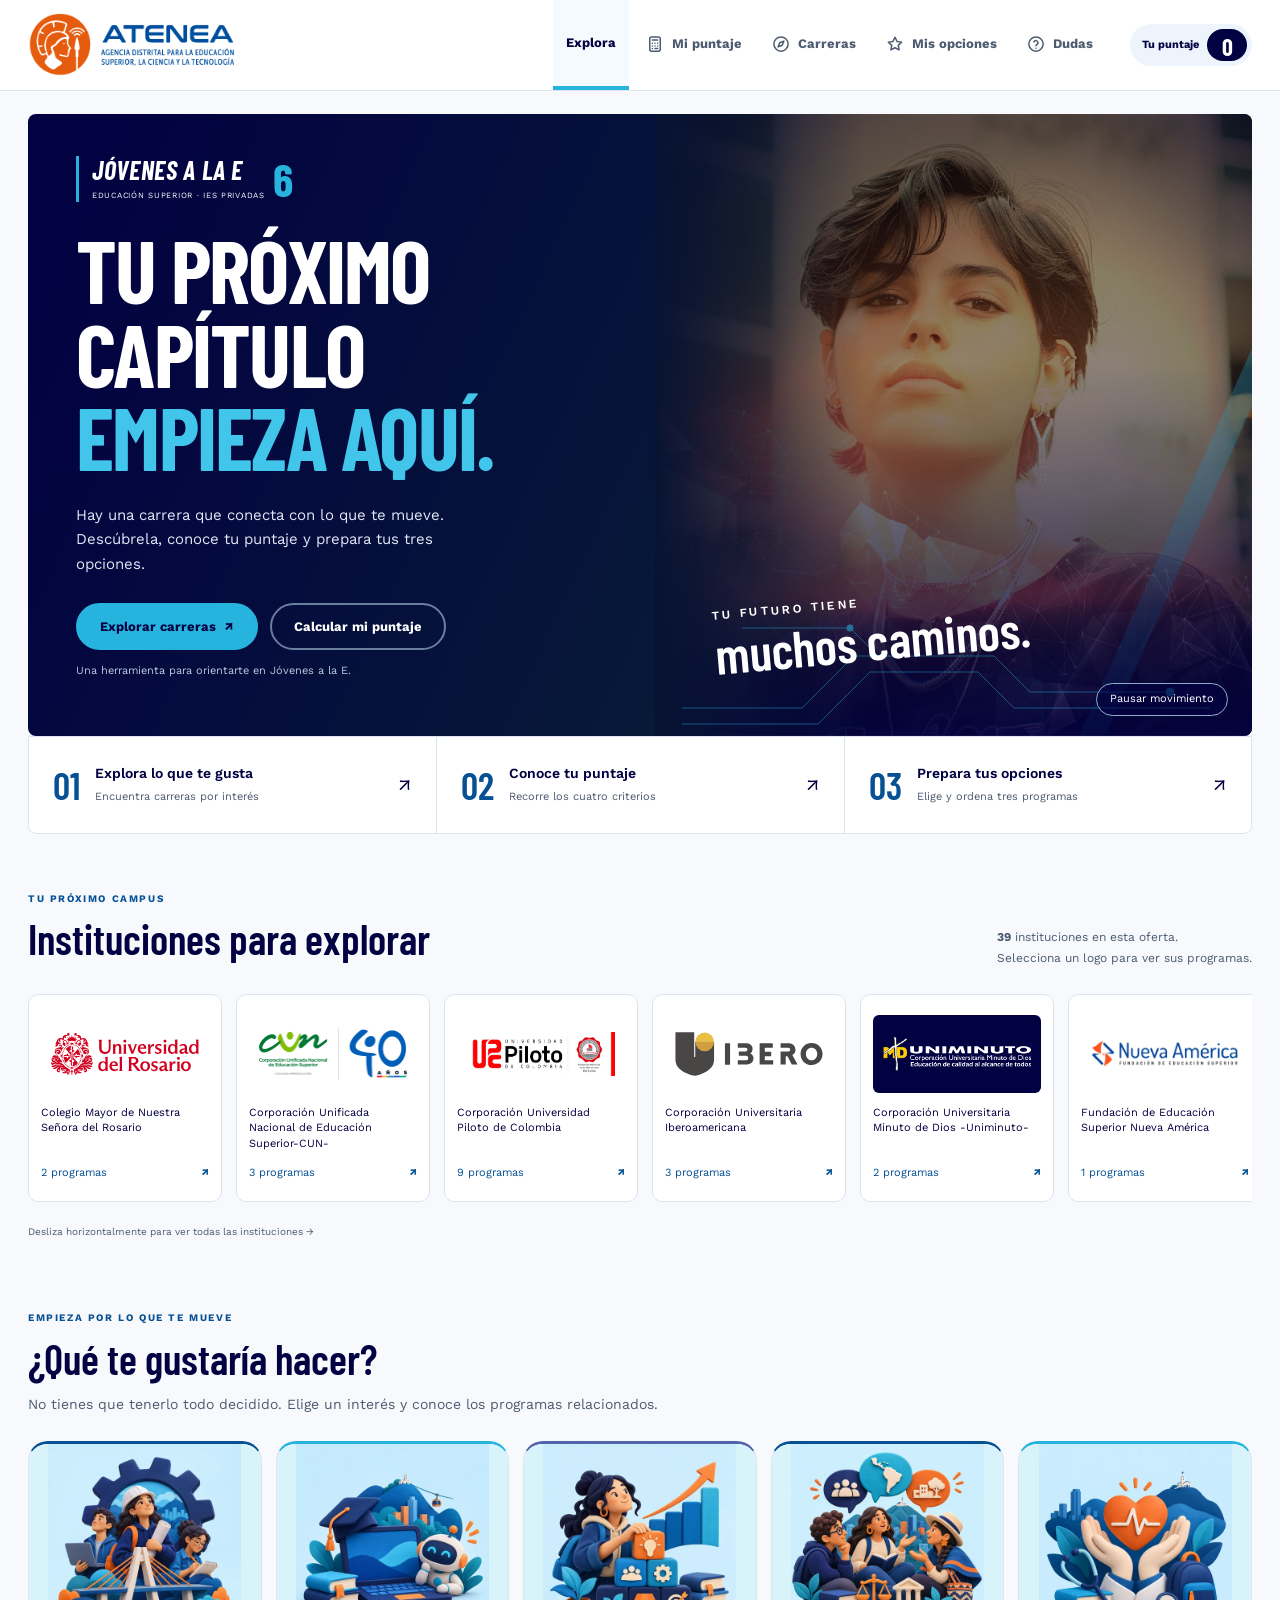
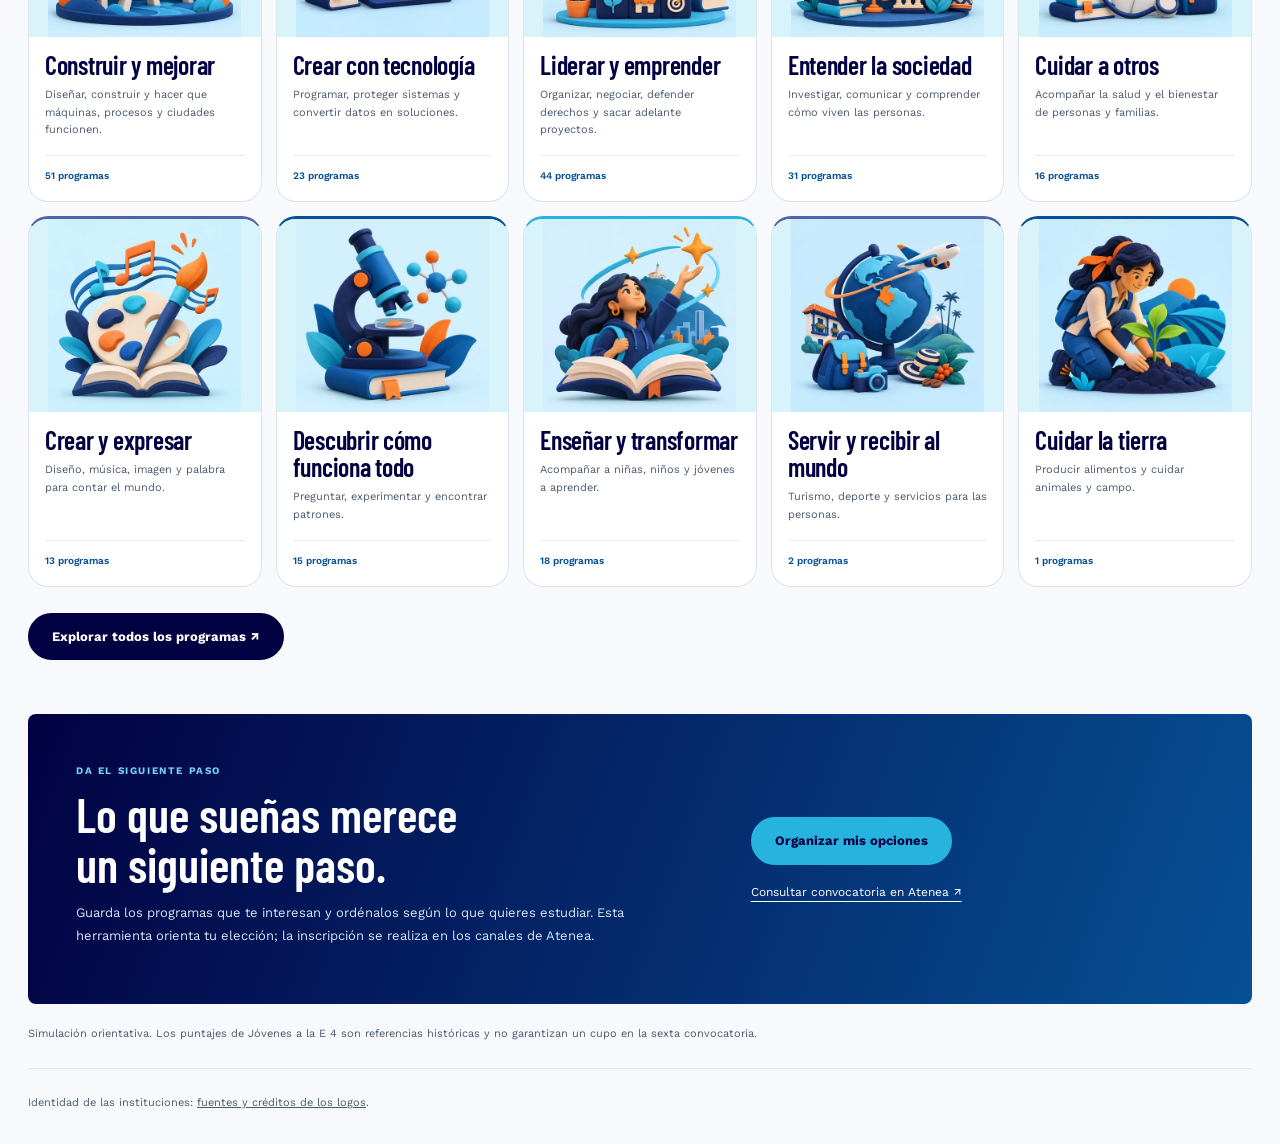
==== commit 823163eb: "Incluye toda la oferta JE6 por ID e ilustra los intereses" ====
--- a/index.html
+++ b/index.html
@@ -282,7 +282,7 @@
   }
   @media (prefers-reduced-motion:reduce){*{animation:none!important;transition:none!important}}
 </style>
-<link rel="stylesheet" href="experiencia.css?v=20261112-movil">
+<link rel="stylesheet" href="experiencia.css?v=20261112-je6">
 </head>
 <body>
 
@@ -500,9 +500,10 @@
 
     <div class="resumen"><span id="resumen"></span>
       <label class="orden">Ordenar <select id="f_orden">
-        <option value="cerca">Mejores para mi puntaje</option>
+        <option value="cerca">Comparar referencias JE4</option>
         <option value="cupos">Más cupos</option>
-        <option value="az">Nombre (A a Z)</option>
+        <option value="sinref">Sin referencia JE4 primero</option>
+        <option value="az" selected>Nombre (A a Z)</option>
       </select></label>
     </div>
     <div class="programas" id="programas"></div>
@@ -609,7 +610,7 @@
 <footer class="creditos-marcas">Identidad de las instituciones: <a href="assets/universidades/creditos.html">fuentes y créditos de los logos</a>.</footer>
 </main>
 
-<script src="oferta.js"></script>
+<script src="oferta.js?v=20261112-je6"></script>
 <script src="universidades.js"></script>
 <script>
 // ====== CONFIGURACIÓN ======
@@ -693,7 +694,7 @@
 let S = Object.assign(VACIO(), leer("je6_estado", {}));
 let paso = 0, PUNTAJE = 0, PARTES = {e:0,ec:0,m:0,t:0}, DETALLE = {}, HAY_DATOS = false;
 let filtroCampo = null, visibles = 24;
-let elegidos = leer("je6_opciones", []).filter(id=>POR_ID.has(id)).slice(0,3);
+let elegidos = leer("je6_opciones", []).map(id=>POR_ID.has(id)?id:OFERTA.find(o=>o.idHistorico===id)?.id).filter(id=>POR_ID.has(id)).slice(0,3);
 
 // ====== CÁLCULO (Tabla 5) ======
 function calcular(){
@@ -800,10 +801,11 @@
     <div class="riel"><i style="width:${100*PARTES[k]/TOPE[k]}%"></i></div></div>`).join("");
 }
 function mensaje(){
-  const si = OFERTA.filter(o=>PUNTAJE>=o.min).length;
-  const cerca = OFERTA.filter(o=>PUNTAJE<o.min && o.min-PUNTAJE<=MARGEN_CERCA).length;
+  const si = OFERTA.filter(o=>Number.isFinite(o.min) && PUNTAJE>=o.min).length;
+  const cerca = OFERTA.filter(o=>Number.isFinite(o.min) && PUNTAJE<o.min && o.min-PUNTAJE<=MARGEN_CERCA).length;
   if(!HAY_DATOS) return ["neutro", `<b class="g">${OFERTA.length} programas</b>te esperan en esta convocatoria. Responde y te mostramos cómo se comparan sus referencias históricas con tu puntaje.`];
-  if(si>0) return ["", `<b class="g">${si} carreras</b>tuvieron en Jóvenes a la E 4 un último elegible con ${PUNTAJE} puntos o menos.${cerca?` Y ${cerca} más quedaron a menos de ${MARGEN_CERCA} puntos.`:""}`];
+  const nuevas = OFERTA.filter(o=>o.min===null).length;
+  if(si>0) return ["", `<b class="g">${si} carreras</b>tuvieron en Jóvenes a la E 4 un último elegible con ${PUNTAJE} puntos o menos.${cerca?` Y ${cerca} más quedaron a menos de ${MARGEN_CERCA} puntos.`:""} También puedes explorar ${nuevas} ofertas JE6 sin referencia histórica.`];
   return ["neutro", `<b class="g">No te rindas</b>${cerca?`${cerca} carreras quedaron a menos de ${MARGEN_CERCA} puntos de ti. `:""}Mira «Lo que puedes hacer desde ya»: un dato al día o un soporte cargado puede sumar muchos puntos.`];
 }
 function pintarMedidores(){
@@ -841,19 +843,21 @@
 llenarSelect("f_jor", unicos("jor"), "Todas");
 
 function estado(min){
+  if(!Number.isFinite(min)) return "sinref";
   if(!HAY_DATOS) return "sin";
   const d = PUNTAJE - min;
   return d>=0 ? "si" : d>=-MARGEN_CERCA ? "cerca" : "reto";
 }
-const TXT_ESTADO = {si:["i-check","Igual o sobre referencia JE4"], cerca:["i-sube","Muy cerca"], reto:["i-meta","Meta exigente"], sin:["i-calc","Calcula tu puntaje"]};
-
+const TXT_ESTADO = {sinref:["i-estrella","Sin referencia JE4"],si:["i-check","Igual o sobre referencia JE4"], cerca:["i-sube","Muy cerca"], reto:["i-meta","Meta exigente"], sin:["i-calc","Calcula tu puntaje"]};
+
+function arteInteres(c){const n=Object.keys(CAMPOS).indexOf(c);return `<span class="interes-arte" aria-hidden="true"><img src="assets/intereses/interes-${n}.webp" alt="" width="480" height="480" loading="lazy" decoding="async"></span>`;}
 function pintarIntereses(){
   $("intereses").innerHTML = Object.keys(CAMPOS).filter(c=>OFERTA.some(o=>o.campo===c)).map(c=>{
     const k = CAMPOS[c], total = OFERTA.filter(o=>o.campo===c).length;
-    const si = OFERTA.filter(o=>o.campo===c && PUNTAJE>=o.min).length;
+    const sinRef = OFERTA.filter(o=>o.campo===c && o.min===null).length;
     return `<button type="button" class="interes" data-campo="${esc(c)}" aria-pressed="${filtroCampo===c}">
-      <span class="ico">${ico(k.i)}</span><b>${k.n}</b><small>${k.d}</small>
-      <span class="cuenta">${HAY_DATOS ? `${si} de ${total} con referencia histórica igual o menor` : `${total} programas`}</span></button>`;
+      ${arteInteres(c)}<b>${k.n}</b><small>${k.d}</small>
+      <span class="cuenta">${total} programas${sinRef?` · ${sinRef} sin referencia JE4`:""}</span></button>`;
   }).join("");
   $("aviso_puntaje").innerHTML = HAY_DATOS
     ? `Tu puntaje <b class="n">${PUNTAJE}</b> <button type="button" class="btn fant" data-ir="puntaje" style="padding:4px 8px">Ajustar</button>`
@@ -866,12 +870,14 @@
   const soloAlcance = $("f_alcance").checked && HAY_DATOS;
   const l = OFERTA.filter(o =>
     (!filtroCampo || o.campo===filtroCampo) && (!nivel || o.nivel===nivel) && (!mod || o.mod===mod) && (!jor || o.jor===jor) &&
-    (!txt || sinTildes(o.p+" "+o.i).includes(txt)) && (!soloAlcance || PUNTAJE>=o.min));
+    (!txt || sinTildes(o.p+" "+o.i).includes(txt)) && (!soloAlcance || Number.isFinite(o.min) && PUNTAJE>=o.min));
   const orden = $("f_orden").value;
-  if(orden==="cupos") l.sort((a,b)=>b.cupos-a.cupos || a.p.localeCompare(b.p,"es"));
+  if(orden==="sinref") l.sort((a,b)=>(b.min===null)-(a.min===null) || a.p.localeCompare(b.p,"es"));
+  else if(orden==="cupos") l.sort((a,b)=>b.cupos-a.cupos || a.p.localeCompare(b.p,"es"));
   else if(orden==="az") l.sort((a,b)=>a.p.localeCompare(b.p,"es") || a.i.localeCompare(b.i,"es"));
   else l.sort((a,b)=>{
     // Primero lo alcanzable más exigente, luego lo que está más cerca por encima de tu puntaje.
+    if(a.min===null || b.min===null) return (a.min===null)-(b.min===null) || a.p.localeCompare(b.p,"es");
     const da = PUNTAJE-a.min, db = PUNTAJE-b.min;
     if((da>=0)!==(db>=0)) return da>=0 ? -1 : 1;
     return Math.abs(da)-Math.abs(db) || b.cupos-a.cupos;
@@ -892,14 +898,15 @@
     ${logoUniversidad(o.i)}
     <h3>${esc(o.p)}</h3>
     <div class="ies">${esc(o.i)}</div>
-    <div class="chips"><span class="chip">${esc(o.nivel)}</span><span class="chip">${esc(o.mod)}</span><span class="chip">${esc(o.jor)}</span></div>
+    <div class="chips"><span class="chip">${esc(o.nivel)}</span><span class="chip">${o.mod==="Sin dato"?"Modalidad por confirmar":esc(o.mod)}</span><span class="chip">${esc(o.jor)}</span></div>
     <span class="estado ${st}">${ico(ic)} ${et}${det?` <span class="x">· ${det}</span>`:""}</span>
-    <div class="regla-min" role="img" aria-label="Mínimo JE4 ${o.min} de 100${HAY_DATOS?`, tu puntaje ${PUNTAJE}`:""}">
+    ${o.min===null ? `<p class="sin-referencia">Esta oferta JE6 no tiene un puntaje de referencia JE4. Puedes explorarla y guardarla entre tus opciones.</p>` : `<div class="regla-min" role="img" aria-label="Mínimo JE4 ${o.min} de 100${HAY_DATOS?`, tu puntaje ${PUNTAJE}`:""}">
       ${HAY_DATOS?`<span class="rel" style="width:${PUNTAJE}%"></span>`:""}
       <span class="m" style="left:${o.min}%"></span>
       ${HAY_DATOS?`<span class="yo" style="left:${PUNTAJE}%"></span>`:""}
     </div>
     <div class="leyenda-min"><span>Último elegible JE4: <b>${o.min}</b></span>${HAY_DATOS?`<span>Tú: <b>${PUNTAJE}</b></span>`:""}</div>
+    `}
     <div class="pie">
       <span class="cupos"><b>${o.cupos}</b> ${o.cupos===1?"cupo":"cupos"} en JE6</span>
       <button type="button" class="elegir" data-id="${o.id}" aria-pressed="${sel}" ${lleno?'disabled title="Ya elegiste 3 programas"':""}>${ico("i-estrella")}${sel?"Elegida":"Elegir"}</button>
@@ -909,8 +916,8 @@
 
 function pintarCarreras(){
   pintarIntereses();
-  const l = filtrados(), si = l.filter(o=>PUNTAJE>=o.min).length;
-  $("resumen").innerHTML = l.length===0 ? "" : HAY_DATOS ? `<b>${l.length}</b> programas · <b>${si}</b> con referencia histórica igual o menor` : `<b>${l.length}</b> programas`;
+  const l = filtrados(), si = l.filter(o=>Number.isFinite(o.min) && PUNTAJE>=o.min).length;
+  $("resumen").innerHTML = l.length===0 ? "" : HAY_DATOS ? `<b>${l.length}</b> programas · <b>${l.filter(o=>o.min===null).length}</b> sin referencia JE4 · <b>${si}</b> con referencia ≤ tu puntaje` : `<b>${l.length}</b> programas`;
   $("programas").innerHTML = l.length===0
     ? `<div class="vacio">No hay programas con esos filtros. Prueba quitando alguno${$("f_alcance").checked?" o desmarca «Referencia JE4 ≤ mi puntaje»":""}.</div>`
     : l.slice(0,visibles).map(tarjeta).join("");
@@ -927,7 +934,7 @@
     if(!o) return `<li class="libre"><span class="orden-n">${i+1}</span><span class="txt">Opción ${i+1} libre. <a href="#carreras" data-ir="carreras">Elige una carrera</a>.</span></li>`;
     const st = estado(o.min), [, et] = TXT_ESTADO[st];
     return `<li><span class="orden-n">${i+1}</span>
-      <span class="txt">${logoUniversidad(o.i)}<b>${esc(o.p)}</b><span>${esc(o.i)} · mínimo JE4 ${o.min}${HAY_DATOS?` · ${et}`:""}</span></span>
+      <span class="txt">${logoUniversidad(o.i)}<b>${esc(o.p)}</b><span>${esc(o.i)} · ${o.min===null?"Sin referencia JE4":`mínimo JE4 ${o.min}`}${HAY_DATOS?` · ${et}`:""}</span></span>
       <button type="button" class="mini" data-mover="${i}" data-dir="-1" ${i===0?"disabled":""} aria-label="Subir">${ico("i-arriba")}<span>Subir</span></button>
       <button type="button" class="mini" data-mover="${i}" data-dir="1" ${i===elegidos.length-1?"disabled":""} aria-label="Bajar">${ico("i-abajo")}<span>Bajar</span></button>
       <button type="button" class="mini" data-quitar="${o.id}" aria-label="Quitar">${ico("i-x")}<span>Quitar</span></button></li>`;
@@ -954,7 +961,7 @@
 document.addEventListener("click", ev=>{
   const b = ev.target.closest("[data-ir]"); if(!b) return;
   ev.preventDefault();
-  if(b.dataset.ir==="carreras" && b.closest("[data-paso='4']") && HAY_DATOS){ $("f_alcance").checked = true; visibles=24; pintarCarreras(); }
+  if(b.dataset.ir==="carreras" && b.closest("[data-paso='4']") && HAY_DATOS){ $("f_alcance").checked = false; visibles=24; pintarCarreras(); }
   irA(b.dataset.ir);
 });
 
@@ -1017,7 +1024,7 @@
 $("universidades-inicio").innerHTML = institucionesInicio.map(nombre=>`<button class="university-choice" data-universidad="${esc(nombre)}" aria-label="Ver programas de ${esc(nombre)}">${logoUniversidad(nombre)}<span>${esc(nombre)}</span><small>${OFERTA.filter(o=>o.i===nombre).length} programas <b aria-hidden="true">↗</b></small></button>`).join("");
 $("universidades-inicio").addEventListener("click",ev=>{const b=ev.target.closest("[data-universidad]");if(!b)return;filtroCampo=null;["f_nivel","f_mod","f_jor"].forEach(id=>$(id).value="");$("f_texto").value=b.dataset.universidad;$("f_alcance").checked=false;visibles=24;pintarCarreras();irA("carreras");$("tab-carreras").focus();});
 $("explorar-inicio").addEventListener("click",()=>{$("descubre-titulo").setAttribute("tabindex","-1");$("descubre-titulo").focus({preventScroll:true});$("descubre").scrollIntoView({behavior:matchMedia("(prefers-reduced-motion: reduce)").matches?"instant":"smooth"});});
-$("inicio-intereses").innerHTML = Object.entries(CAMPOS).filter(([c])=>OFERTA.some(o=>o.campo===c)).map(([c,k],i)=>`<button class="interest-tile" data-inicio-campo="${esc(c)}"><span class="tile-top">${ico(k.i)}<span>↗</span></span><b>${k.n}</b><small>${k.d}</small><span class="tile-count">${OFERTA.filter(o=>o.campo===c).length} programas</span></button>`).join("");
+$("inicio-intereses").innerHTML = Object.entries(CAMPOS).filter(([c])=>OFERTA.some(o=>o.campo===c)).map(([c,k],i)=>`<button class="interest-tile" data-inicio-campo="${esc(c)}">${arteInteres(c)}<b>${k.n}</b><small>${k.d}</small><span class="tile-count">${OFERTA.filter(o=>o.campo===c).length} programas</span></button>`).join("");
 $("inicio-intereses").addEventListener("click",ev=>{const b=ev.target.closest("[data-inicio-campo]");if(!b)return;filtroCampo=b.dataset.inicioCampo;["f_texto","f_nivel","f_mod","f_jor"].forEach(id=>$(id).value="");$("f_alcance").checked=false;visibles=24;pintarCarreras();irA("carreras");$("tab-carreras").focus();});
 $("movimiento").addEventListener("click",()=>{const paused=document.body.classList.toggle("motion-paused");$("movimiento").setAttribute("aria-pressed",paused);$("movimiento").textContent=paused?"Activar movimiento":"Pausar movimiento";});
 todo();
--- a/experiencia.css
+++ b/experiencia.css
@@ -53,3 +53,25 @@
 }
 
 .navega #siguiente{margin-left:auto}
+
+/* Ilustraciones de intereses: lectura cómoda y movimiento breve. */
+.interes,.interest-tile{width:auto;min-width:0;overflow:hidden;isolation:isolate;padding:0 16px 18px;gap:8px;display:flex;flex-direction:column;align-items:stretch;text-align:left;border-radius:20px;background:#fff}
+.interes-arte{display:block;overflow:hidden;margin:0 -16px 6px;aspect-ratio:1.55;background:#d9f3fb;flex:none}
+.interes-arte img{display:block;width:100%;height:100%;object-fit:contain;object-position:center;animation:interes-respira 4s ease-in-out 1;transition:transform .35s}
+.interes:hover .interes-arte img,.interest-tile:hover .interes-arte img,.interes:focus-visible .interes-arte img{transform:scale(1.045)}
+@keyframes interes-respira{0%,100%{transform:scale(1)}50%{transform:scale(1.06) translateY(-2px)}}
+.motion-paused .interes-arte img{animation:none;transition:none;transform:none}
+.interes .cuenta{margin-top:auto;color:#065094;font-size:12px;line-height:1.5;padding-top:6px}
+.estado.sinref{background:#e9f4fc;color:#065094}.sin-referencia{font-size:14px;line-height:1.5;background:#f0f7fc;padding:12px;border-radius:10px;color:#344b68}
+@media(max-width:600px){
+#intereses,.interest-grid{display:grid;grid-template-columns:repeat(2,minmax(0,1fr));gap:10px}
+.interes,.interest-tile{display:flex;padding:0 12px 14px;min-width:0;gap:7px;border-radius:16px}
+.interes-arte{margin:0 -12px 3px;aspect-ratio:1.15}
+.interes>b,.interest-tile>b{font-size:21px;line-height:1.15;margin:0}
+.interes>small,.interest-tile>small{font-size:12px;line-height:1.45}
+.interes .cuenta,.interest-tile .tile-count{font-size:11px;line-height:1.4}
+}
+@media(prefers-reduced-motion:reduce){.interes-arte img{animation:none!important;transition:none!important;transform:none!important}}
+
+@media(min-width:601px) and (max-width:900px){#intereses{display:grid;grid-template-columns:repeat(3,minmax(0,1fr));overflow:visible}}
+.interest-tile>small{margin:0 0 8px}.interes-arte{aspect-ratio:1.2}
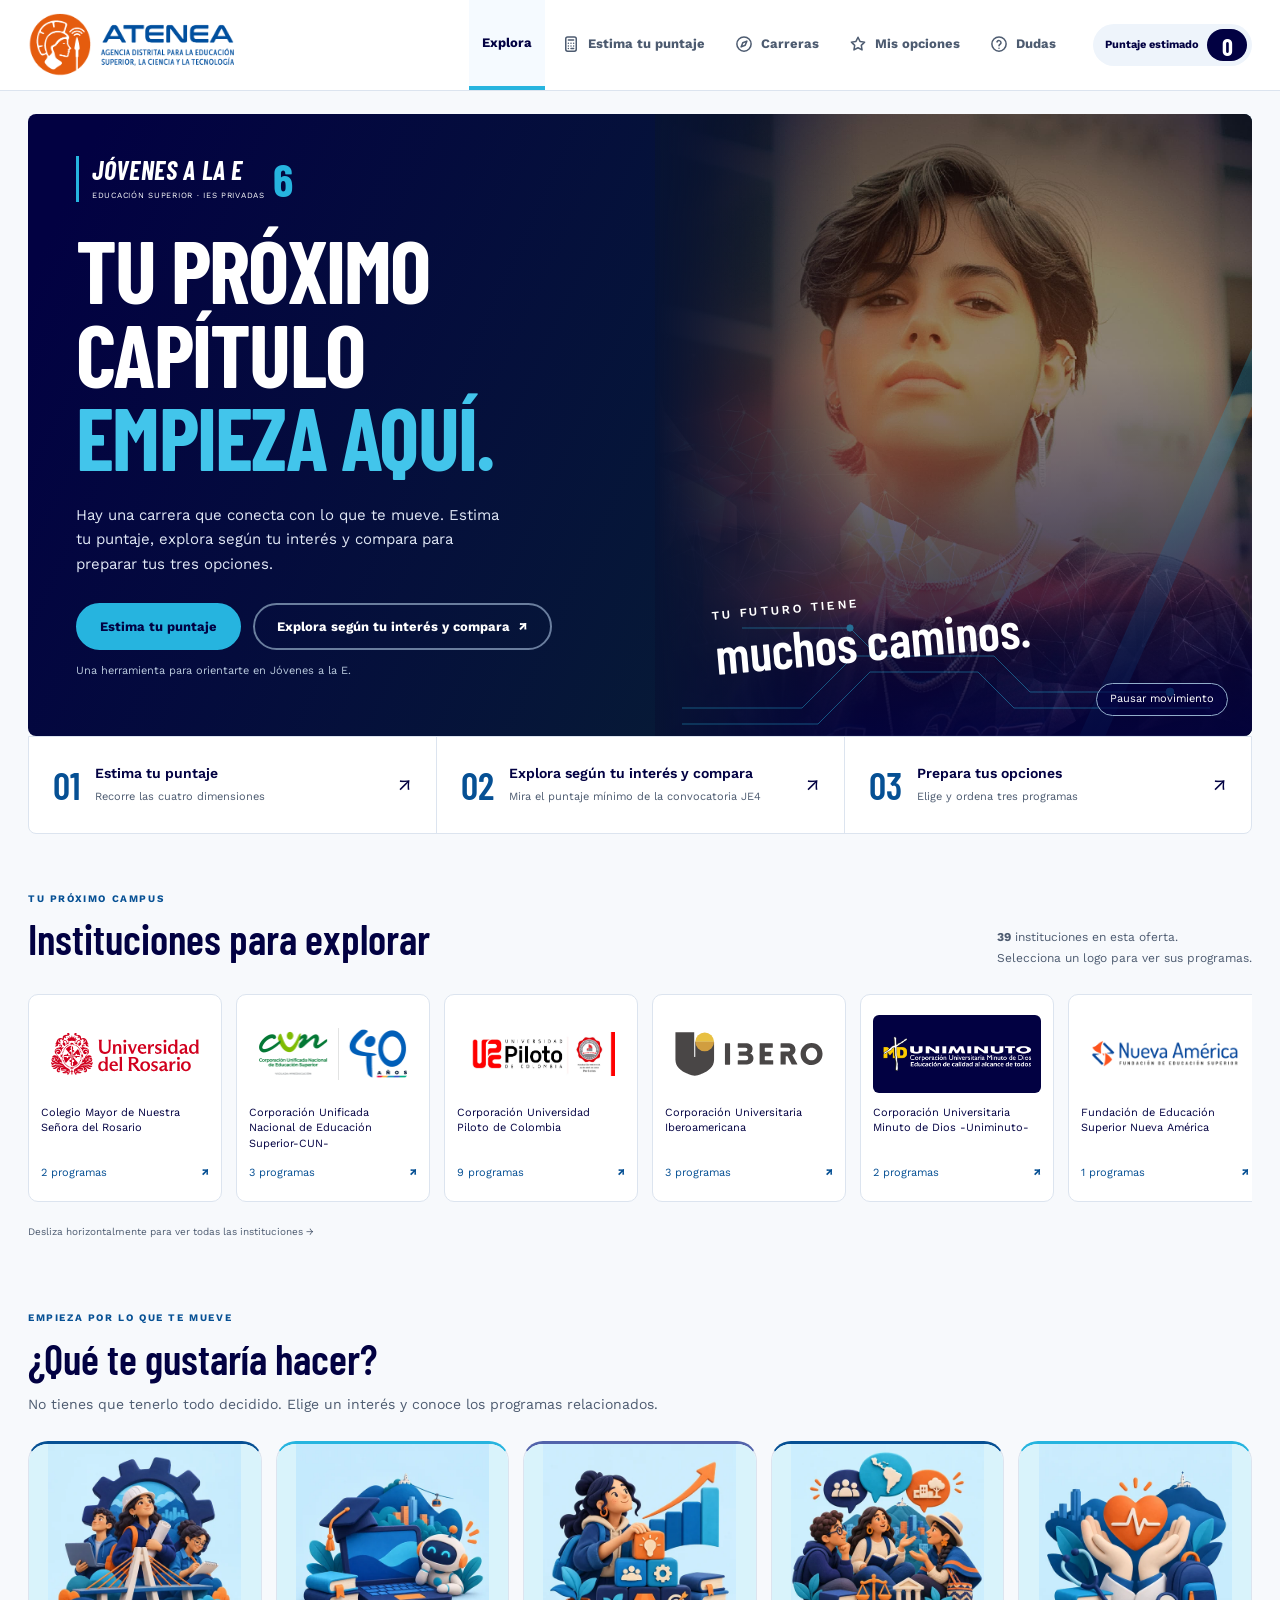
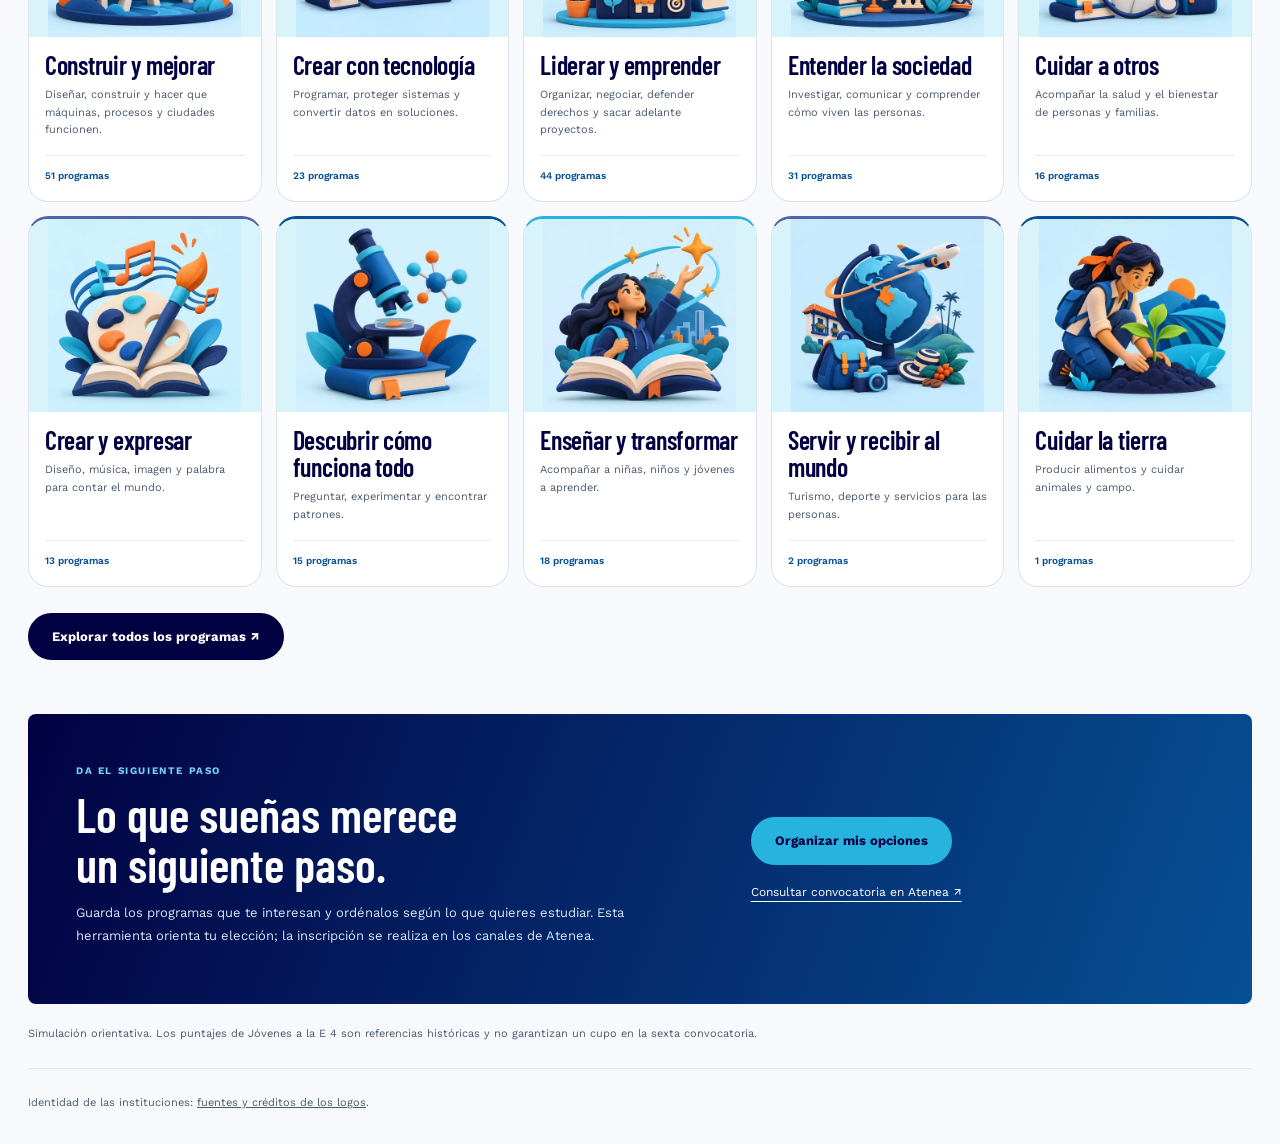
==== commit 90b2d010: "Prioriza estimación y actualiza textos y enlace JE6" ====
--- a/index.html
+++ b/index.html
@@ -4,7 +4,7 @@
 <meta charset="utf-8">
 <meta name="viewport" content="width=device-width, initial-scale=1, viewport-fit=cover">
 <title>Explora tu futuro · Jóvenes a la E 6 · Atenea</title>
-<meta name="description" content="Calcula tu puntaje para la sexta convocatoria de Jóvenes a la E y explora carreras y compara referencias históricas.">
+<meta name="description" content="Estima tu puntaje para la sexta convocatoria de Jóvenes a la E y explora carreras y compara referencias históricas.">
 <link rel="preconnect" href="https://fonts.googleapis.com">
 <link rel="preconnect" href="https://fonts.gstatic.com" crossorigin>
 <link href="https://fonts.googleapis.com/css2?family=Barlow+Condensed:wght@500;600;700;800&family=Work+Sans:wght@400;500;600;700&display=swap" rel="stylesheet">
@@ -326,12 +326,12 @@
     <a class="marca" href="#inicio" data-ir="inicio" aria-label="Atenea · Inicio de la calculadora"><img src="assets/atenea/atenea.png" width="210" height="63" alt="Atenea, Agencia Distrital para la Educación Superior, la Ciencia y la Tecnología"></a>
     <nav class="pestanas" role="tablist" aria-label="Secciones">
 <button class="pestana" role="tab" id="tab-inicio" aria-controls="inicio" data-tab="inicio">Explora</button>
-      <button class="pestana" role="tab" id="tab-puntaje" aria-controls="puntaje" data-tab="puntaje"><svg class="i"><use href="#i-calc"/></svg>Mi puntaje</button>
+      <button class="pestana" role="tab" id="tab-puntaje" aria-controls="puntaje" data-tab="puntaje"><svg class="i"><use href="#i-calc"/></svg>Estima tu puntaje</button>
       <button class="pestana" role="tab" id="tab-carreras" aria-controls="carreras" data-tab="carreras"><svg class="i"><use href="#i-brujula"/></svg>Carreras</button>
       <button class="pestana" role="tab" id="tab-opciones" aria-controls="opciones" data-tab="opciones"><svg class="i"><use href="#i-estrella"/></svg>Mis opciones <span class="cont" id="n_opc" hidden>0</span></button>
       <button class="pestana" role="tab" id="tab-dudas" aria-controls="dudas" data-tab="dudas"><svg class="i"><use href="#i-ayuda"/></svg>Dudas</button>
     </nav>
-    <div class="pildora" aria-live="polite"><span>Tu puntaje</span><b id="pild">0</b></div>
+    <div class="pildora" aria-live="polite"><span>Puntaje estimado</span><b id="pild">0</b></div>
   </div>
 </div>
 
@@ -341,17 +341,17 @@
   <div class="hero">
     <div class="hero-copy"><div class="campaign-label"><span>JÓVENES A LA E</span><b>6</b><small>EDUCACIÓN SUPERIOR · IES PRIVADAS</small></div>
       <h1>Tu próximo<br>capítulo<br><em>empieza aquí.</em></h1>
-      <p>Hay una carrera que conecta con lo que te mueve. Descúbrela, conoce tu puntaje y prepara tus tres opciones.</p>
-      <div class="hero-actions"><button class="btn pri" id="explorar-inicio">Explorar carreras <span aria-hidden="true">↗</span></button><button class="btn" data-ir="puntaje">Calcular mi puntaje</button></div>
+      <p>Hay una carrera que conecta con lo que te mueve. Estima tu puntaje, explora según tu interés y compara para preparar tus tres opciones.</p>
+      <div class="hero-actions"><button class="btn pri" data-ir="puntaje">Estima tu puntaje</button><button class="btn" id="explorar-inicio">Explora según tu interés y compara <span aria-hidden="true">↗</span></button></div>
       <p class="hero-note">Una herramienta para orientarte en Jóvenes a la E.</p>
     </div>
     <div class="hero-art"><img src="assets/atenea/educacion-posmedia.jpg" width="1947" height="1947" fetchpriority="high" alt="Imagen de educación posmedia del portal de la Agencia Atenea."><div class="art-tag"><span>TU FUTURO TIENE</span><strong>muchos caminos.</strong></div><button id="movimiento" class="motion-toggle" aria-pressed="false">Pausar movimiento</button></div>
     <svg class="hero-circuit" viewBox="0 0 660 150" fill="none" aria-hidden="true"><path d="M0 115H150L215 50H390L435 95H610M0 135H170L235 70H370L415 115H660M75 15H210L245 50"/><circle cx="610" cy="95" r="5"/><circle cx="210" cy="15" r="4"/></svg>
   </div>
-  <div class="route-strip"><button data-ir="carreras"><b>01</b><span>Explora lo que te gusta<small>Encuentra carreras por interés</small></span><i aria-hidden="true">↗</i></button><button data-ir="puntaje"><b>02</b><span>Conoce tu puntaje<small>Recorre los cuatro criterios</small></span><i aria-hidden="true">↗</i></button><button data-ir="opciones"><b>03</b><span>Prepara tus opciones<small>Elige y ordena tres programas</small></span><i aria-hidden="true">↗</i></button></div>
+  <div class="route-strip"><button data-ir="puntaje"><b>01</b><span>Estima tu puntaje<small>Recorre las cuatro dimensiones</small></span><i aria-hidden="true">↗</i></button><button data-ir="carreras"><b>02</b><span>Explora según tu interés y compara<small>Mira el puntaje mínimo de la convocatoria JE4</small></span><i aria-hidden="true">↗</i></button><button data-ir="opciones"><b>03</b><span>Prepara tus opciones<small>Elige y ordena tres programas</small></span><i aria-hidden="true">↗</i></button></div>
   <section class="university-section" aria-labelledby="universidades-titulo"><div class="section-heading"><div><span class="eyebrow">TU PRÓXIMO CAMPUS</span><h2 id="universidades-titulo">Instituciones para explorar</h2></div><p><b id="total-instituciones">39</b> instituciones en esta oferta.<br>Selecciona un logo para ver sus programas.</p></div><div class="university-rail" id="universidades-inicio" aria-label="Instituciones de la oferta"></div><p class="rail-hint">Desliza horizontalmente para ver todas las instituciones →</p></section>
   <section id="descubre" class="discover" aria-labelledby="descubre-titulo"><span class="eyebrow">EMPIEZA POR LO QUE TE MUEVE</span><h2 id="descubre-titulo">¿Qué te gustaría hacer?</h2><p>No tienes que tenerlo todo decidido. Elige un interés y conoce los programas relacionados.</p><div id="inicio-intereses" class="interest-grid"></div><button class="btn osc" data-ir="carreras">Explorar todos los programas ↗</button></section>
-  <section class="invitation"><div><span class="eyebrow">DA EL SIGUIENTE PASO</span><h2>Lo que sueñas merece<br>un siguiente paso.</h2><p>Guarda los programas que te interesan y ordénalos según lo que quieres estudiar. Esta herramienta orienta tu elección; la inscripción se realiza en los canales de Atenea.</p></div><div><button class="btn pri" data-ir="opciones">Organizar mis opciones</button><a class="official-link" href="https://agenciaatenea.gov.co/" target="_blank" rel="noopener">Consultar convocatoria en Atenea ↗</a></div></section>
+  <section class="invitation"><div><span class="eyebrow">DA EL SIGUIENTE PASO</span><h2>Lo que sueñas merece<br>un siguiente paso.</h2><p>Guarda los programas que te interesan y ordénalos según lo que quieres estudiar. Esta herramienta orienta tu elección; la inscripción se realiza en los canales de Atenea.</p></div><div><button class="btn pri" data-ir="opciones">Organizar mis opciones</button><a class="official-link" href="https://www.agenciaatenea.gov.co/convocatorias/convocatoria-jovenes-la-e-6-educacion-superior-en-instituciones-privadas" target="_blank" rel="noopener">Consultar convocatoria en Atenea ↗</a></div></section>
   <p class="orientation-note">Simulación orientativa. Los puntajes de Jóvenes a la E 4 son referencias históricas y no garantizan un cupo en la sexta convocatoria.</p>
 </section>
 
@@ -360,7 +360,7 @@
   <section class="panel-tab" role="tabpanel" id="puntaje" aria-labelledby="tab-puntaje">
     <div class="portada" id="portada">
       <h1>Tu carrera puede estar más cerca de lo que crees</h1>
-      <p>Responde cuatro preguntas cortas, mira cuántos puntos sumas y compara tu puntaje con referencias históricas de las carreras. Ninguna respuesta te quita puntos.</p>
+      <p>Recorre las cuatro dimensiones, mira cuántos puntos sumas y compara tu puntaje con referencias históricas de las carreras. Ninguna respuesta te quita puntos.</p>
     </div>
 
     <p id="progreso-paso" class="progreso-paso" aria-live="polite"></p>
@@ -555,7 +555,7 @@
       <div>
         <ol>
           <li>Atenea verifica los requisitos de participación; quienes los cumplen quedan habilitados.</li>
-          <li>A cada habilitado se le calcula el puntaje de selección (0 a 100) con los cuatro criterios.</li>
+          <li>A cada habilitado se le calcula el puntaje de selección (0 a 100) con las cuatro dimensiones.</li>
           <li>Los habilitados se ordenan de mayor a menor puntaje.</li>
           <li>En ese orden, y siguiendo la preferencia de programas de cada aspirante, se asigna el cupo si el programa aún tiene cupos y si hay recursos de Atenea o del Fondo de Desarrollo Local de la localidad de residencia.</li>
         </ol>
@@ -614,8 +614,8 @@
 <script src="universidades.js"></script>
 <script>
 // ====== CONFIGURACIÓN ======
-// Enlace al micrositio de inscripción de la convocatoria. Reemplazar por el definitivo.
-const ENLACE_INSCRIPCION = "https://agenciaatenea.gov.co/";
+// Enlace oficial de la sexta convocatoria.
+const ENLACE_INSCRIPCION = "https://www.agenciaatenea.gov.co/convocatorias/convocatoria-jovenes-la-e-6-educacion-superior-en-instituciones-privadas";
 const MARGEN_CERCA = 10; // puntos bajo el mínimo que se consideran "muy cerca"
 
 // ====== PARÁMETROS (Tabla 5 del lineamiento L57_EP) ======
@@ -848,7 +848,7 @@
   const d = PUNTAJE - min;
   return d>=0 ? "si" : d>=-MARGEN_CERCA ? "cerca" : "reto";
 }
-const TXT_ESTADO = {sinref:["i-estrella","Sin referencia JE4"],si:["i-check","Igual o sobre referencia JE4"], cerca:["i-sube","Muy cerca"], reto:["i-meta","Meta exigente"], sin:["i-calc","Calcula tu puntaje"]};
+const TXT_ESTADO = {sinref:["i-estrella","Sin referencia JE4"],si:["i-check","Igual o sobre referencia JE4"], cerca:["i-sube","Muy cerca"], reto:["i-meta","Meta exigente"], sin:["i-calc","Estima tu puntaje"]};
 
 function arteInteres(c){const n=Object.keys(CAMPOS).indexOf(c);return `<span class="interes-arte" aria-hidden="true"><img src="assets/intereses/interes-${n}.webp" alt="" width="480" height="480" loading="lazy" decoding="async"></span>`;}
 function pintarIntereses(){
@@ -860,8 +860,8 @@
       <span class="cuenta">${total} programas${sinRef?` · ${sinRef} sin referencia JE4`:""}</span></button>`;
   }).join("");
   $("aviso_puntaje").innerHTML = HAY_DATOS
-    ? `Tu puntaje <b class="n">${PUNTAJE}</b> <button type="button" class="btn fant" data-ir="puntaje" style="padding:4px 8px">Ajustar</button>`
-    : `Aún no calculas tu puntaje. <button type="button" class="btn pri" data-ir="puntaje" style="padding:6px 12px">Calcular</button>`;
+    ? `Tu puntaje estimado <b class="n">${PUNTAJE}</b> <button type="button" class="btn fant" data-ir="puntaje" style="padding:4px 8px">Ajustar</button>`
+    : `Aún no estimas tu puntaje. <button type="button" class="btn pri" data-ir="puntaje" style="padding:6px 12px">Estimar</button>`;
 }
 
 function filtrados(){
@@ -905,7 +905,7 @@
       <span class="m" style="left:${o.min}%"></span>
       ${HAY_DATOS?`<span class="yo" style="left:${PUNTAJE}%"></span>`:""}
     </div>
-    <div class="leyenda-min"><span>Último elegible JE4: <b>${o.min}</b></span>${HAY_DATOS?`<span>Tú: <b>${PUNTAJE}</b></span>`:""}</div>
+    <div class="leyenda-min"><span>Puntaje mínimo JE4: <b>${o.min}</b></span>${HAY_DATOS?`<span>Tú: <b>${PUNTAJE}</b></span>`:""}</div>
     `}
     <div class="pie">
       <span class="cupos"><b>${o.cupos}</b> ${o.cupos===1?"cupo":"cupos"} en JE6</span>
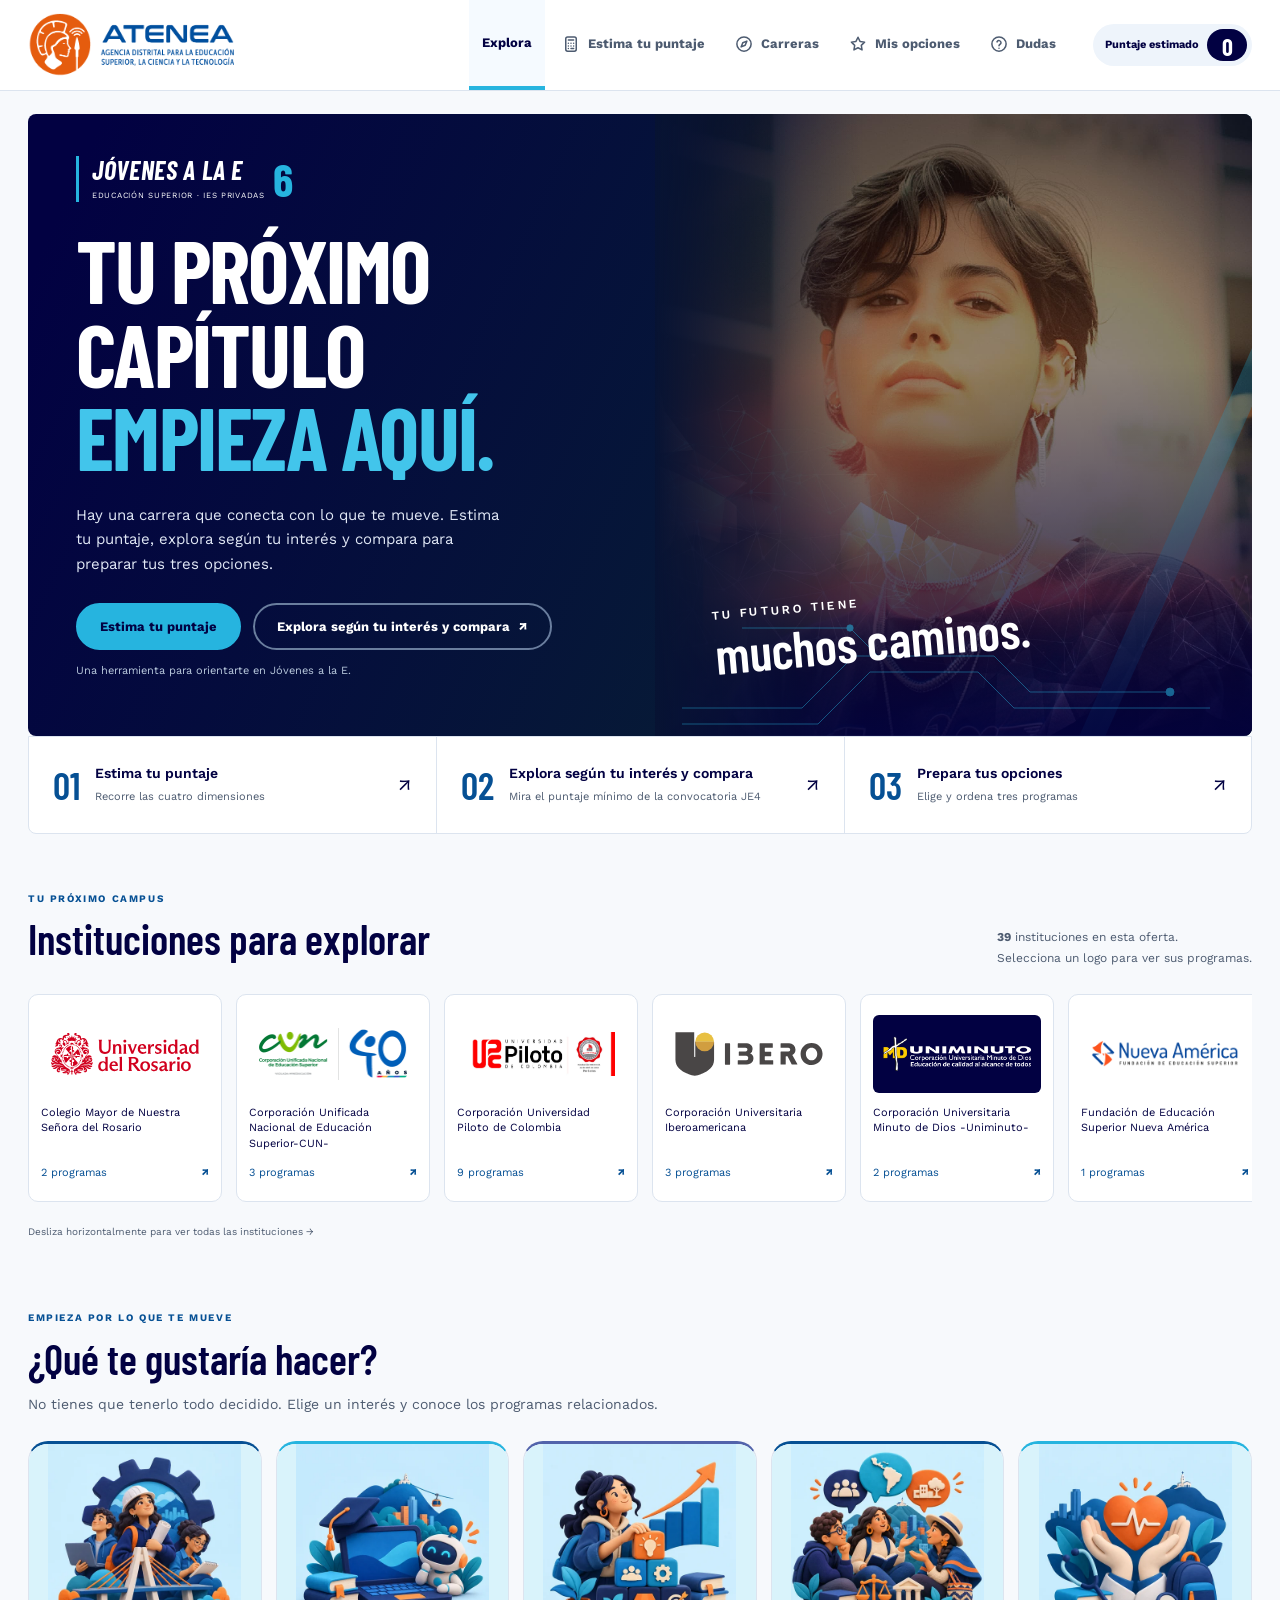
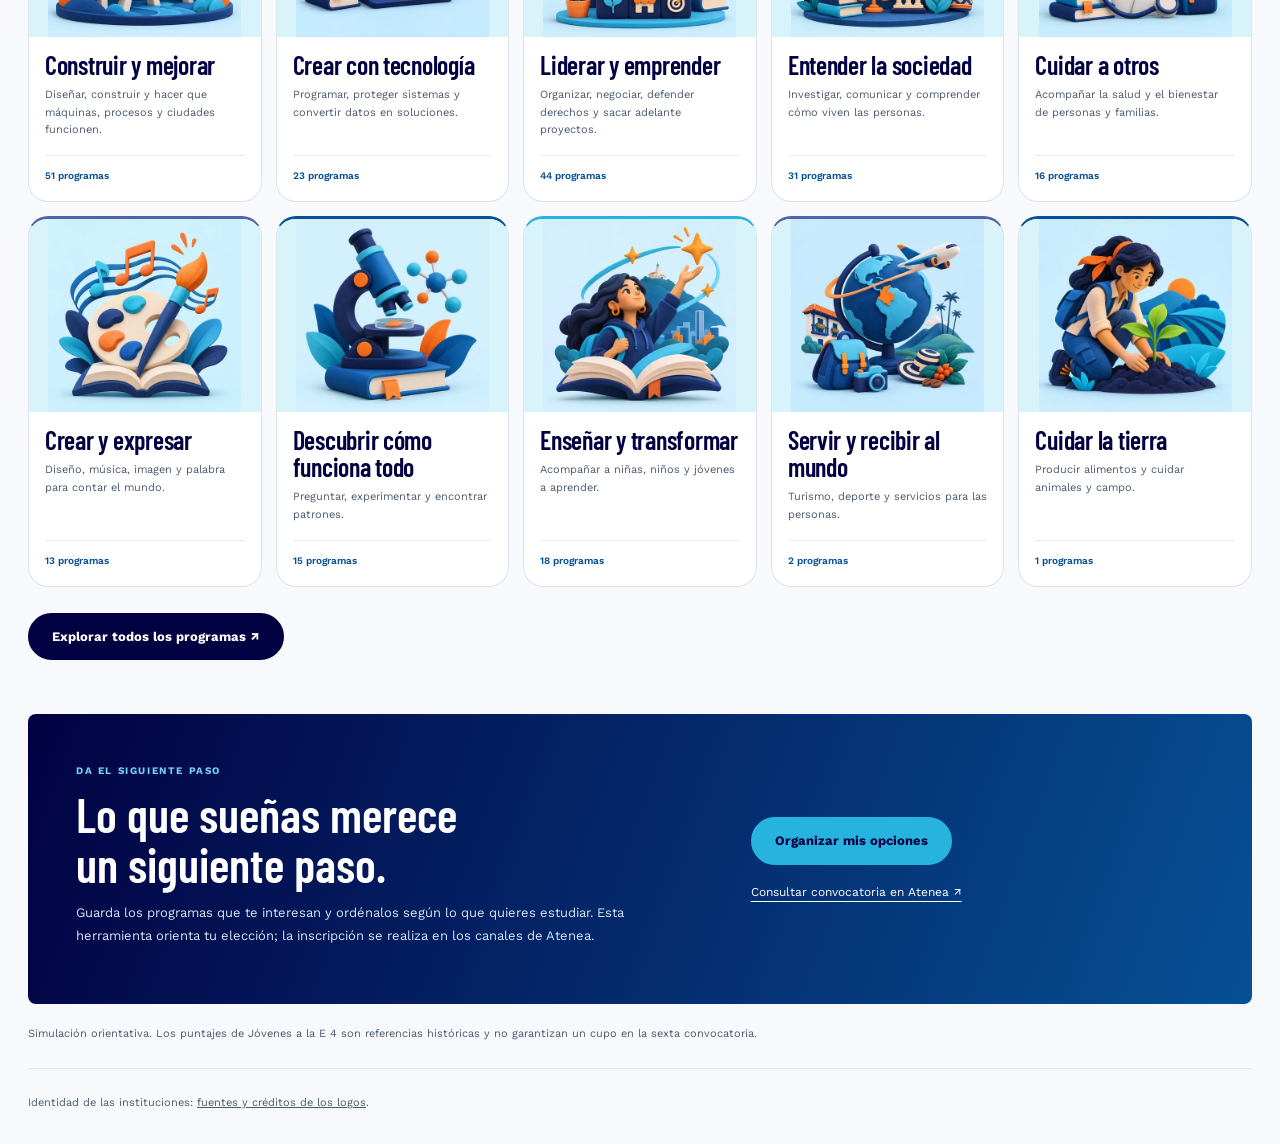
==== commit e4071b57: "Nombra dimensión socioeconómica y retira control de pausa" ====
--- a/index.html
+++ b/index.html
@@ -282,7 +282,7 @@
   }
   @media (prefers-reduced-motion:reduce){*{animation:none!important;transition:none!important}}
 </style>
-<link rel="stylesheet" href="experiencia.css?v=20261112-je6">
+<link rel="stylesheet" href="experiencia.css?v=20261112-dimensiones">
 </head>
 <body>
 
@@ -345,7 +345,7 @@
       <div class="hero-actions"><button class="btn pri" data-ir="puntaje">Estima tu puntaje</button><button class="btn" id="explorar-inicio">Explora según tu interés y compara <span aria-hidden="true">↗</span></button></div>
       <p class="hero-note">Una herramienta para orientarte en Jóvenes a la E.</p>
     </div>
-    <div class="hero-art"><img src="assets/atenea/educacion-posmedia.jpg" width="1947" height="1947" fetchpriority="high" alt="Imagen de educación posmedia del portal de la Agencia Atenea."><div class="art-tag"><span>TU FUTURO TIENE</span><strong>muchos caminos.</strong></div><button id="movimiento" class="motion-toggle" aria-pressed="false">Pausar movimiento</button></div>
+    <div class="hero-art"><img src="assets/atenea/educacion-posmedia.jpg" width="1947" height="1947" fetchpriority="high" alt="Imagen de educación posmedia del portal de la Agencia Atenea."><div class="art-tag"><span>TU FUTURO TIENE</span><strong>muchos caminos.</strong></div></div>
     <svg class="hero-circuit" viewBox="0 0 660 150" fill="none" aria-hidden="true"><path d="M0 115H150L215 50H390L435 95H610M0 135H170L235 70H370L415 115H660M75 15H210L245 50"/><circle cx="610" cy="95" r="5"/><circle cx="210" cy="15" r="4"/></svg>
   </div>
   <div class="route-strip"><button data-ir="puntaje"><b>01</b><span>Estima tu puntaje<small>Recorre las cuatro dimensiones</small></span><i aria-hidden="true">↗</i></button><button data-ir="carreras"><b>02</b><span>Explora según tu interés y compara<small>Mira el puntaje mínimo de la convocatoria JE4</small></span><i aria-hidden="true">↗</i></button><button data-ir="opciones"><b>03</b><span>Prepara tus opciones<small>Elige y ordena tres programas</small></span><i aria-hidden="true">↗</i></button></div>
@@ -385,7 +385,7 @@
         <div class="tarjeta paso" data-paso="1" hidden>
           <div class="paso-cab">
             <div class="ico"><svg class="i"><use href="#i-casa"/></svg></div>
-            <div><h2>Tu hogar</h2><p>Elige tu grupo del Sisbén IV o, si no tienes Sisbén, tu situación. Se toma una sola opción.</p></div>
+            <div><h2>Tus características socioeconómicas</h2><p>Elige tu grupo del Sisbén IV o, si no tienes Sisbén, tu situación. Se toma una sola opción.</p></div>
             <span class="tope">hasta 40 pts</span>
           </div>
           <div class="fichas" id="f_sisben" role="radiogroup" aria-label="Sisbén"></div>
@@ -762,7 +762,7 @@
     <tr><th>Puntos</th>${tabla.map((r,i)=>`<td class="${i===DETALLE.idx?"activa":""}">${r[2]}</td>`).join("")}</tr></table>`;
 }
 
-const NOMBRES_PASO = ["Quién eres","Tu hogar","Saber 11","Tu camino","Resultado"];
+const NOMBRES_PASO = ["Quién eres","Tus características socioeconómicas","Saber 11","Tu camino","Resultado"];
 function pintarPasos(){
   const pts = [PARTES.e, PARTES.ec, PARTES.m, PARTES.t];
   $("pasos").innerHTML = NOMBRES_PASO.map((n,i)=>`<button type="button" class="pasito ${i<paso?"hecho":""}" data-ir-paso="${i}" aria-label="${i+1}. ${n}" ${i===paso?'aria-current="step"':""}>
@@ -778,8 +778,8 @@
 
 function pintarContinuacion(){
   const sinE = !ESTRUCTURAL.some(x=>S.e[x.id]), sinT = !TRAYECTORIAS.some(x=>S.t[x.id]);
-  const etiquetas = [sinE?"Ninguna me aplica: continuar":"Continuar a Tu hogar", S.sisben<0?"Continuar sin este dato":"Continuar a Saber 11", String(S.saber).trim()===""?"Continuar sin este dato":"Continuar a Tu camino", sinT?"Ninguna me aplica: ver resultado":"Ver mi resultado"];
-  const ayudas = [sinE?"No tienes que seleccionar una condición para avanzar. Después revisaremos tu hogar.":"Ahora revisaremos las condiciones de tu hogar.", S.sisben<0?"Si aún no tienes este dato, puedes continuar. Tu estimación no incluirá puntos por Tu hogar hasta que lo completes.":"El siguiente paso es tu resultado de Saber 11.", DETALLE.err|| (String(S.saber).trim()===""?"Puedes consultar tu resultado después. Por ahora, la estimación no incluirá puntos de mérito académico.":"Ya casi terminas. Solo falta revisar tu trayectoria."), sinT?"Puedes terminar sin marcar opciones. Este criterio sumará 0 puntos.":"Sumas 5 puntos en este criterio, aunque marques varias condiciones."];
+  const etiquetas = [sinE?"Ninguna me aplica: continuar":"Continuar a tus características socioeconómicas", S.sisben<0?"Continuar sin este dato":"Continuar a Saber 11", String(S.saber).trim()===""?"Continuar sin este dato":"Continuar a Tu camino", sinT?"Ninguna me aplica: ver resultado":"Ver mi resultado"];
+  const ayudas = [sinE?"No tienes que seleccionar una condición para avanzar. Después revisaremos tus características socioeconómicas.":"Ahora revisaremos tus características socioeconómicas.", S.sisben<0?"Si aún no tienes este dato, puedes continuar. Tu estimación no incluirá puntos por tus características socioeconómicas hasta que lo completes.":"El siguiente paso es tu resultado de Saber 11.", DETALLE.err|| (String(S.saber).trim()===""?"Puedes consultar tu resultado después. Por ahora, la estimación no incluirá puntos de mérito académico.":"Ya casi terminas. Solo falta revisar tu trayectoria."), sinT?"Puedes terminar sin marcar opciones. Este criterio sumará 0 puntos.":"Sumas 5 puntos en este criterio, aunque marques varias condiciones."];
   $("progreso-paso").textContent = paso===4?"Tu resultado estimado":"Paso "+(paso+1)+" de 4 · "+NOMBRES_PASO[paso];
   $("ayuda-continuar").hidden = paso===4;
   $("ayuda-continuar").textContent = ayudas[paso]||"";
@@ -796,7 +796,7 @@
 
 // ====== MEDIDORES Y MENSAJES ======
 function desglose(){
-  return [["e","Quién eres"],["ec","Tu hogar"],["m","Saber 11"],["t","Tu camino"]].map(([k,n])=>`<div class="linea-c">
+  return [["e","Quién eres"],["ec","Tus características socioeconómicas"],["m","Saber 11"],["t","Tu camino"]].map(([k,n])=>`<div class="linea-c">
     <div class="t"><span>${n}</span><b>${PARTES[k]} / ${TOPE[k]}</b></div>
     <div class="riel"><i style="width:${100*PARTES[k]/TOPE[k]}%"></i></div></div>`).join("");
 }
@@ -1026,7 +1026,6 @@
 $("explorar-inicio").addEventListener("click",()=>{$("descubre-titulo").setAttribute("tabindex","-1");$("descubre-titulo").focus({preventScroll:true});$("descubre").scrollIntoView({behavior:matchMedia("(prefers-reduced-motion: reduce)").matches?"instant":"smooth"});});
 $("inicio-intereses").innerHTML = Object.entries(CAMPOS).filter(([c])=>OFERTA.some(o=>o.campo===c)).map(([c,k],i)=>`<button class="interest-tile" data-inicio-campo="${esc(c)}">${arteInteres(c)}<b>${k.n}</b><small>${k.d}</small><span class="tile-count">${OFERTA.filter(o=>o.campo===c).length} programas</span></button>`).join("");
 $("inicio-intereses").addEventListener("click",ev=>{const b=ev.target.closest("[data-inicio-campo]");if(!b)return;filtroCampo=b.dataset.inicioCampo;["f_texto","f_nivel","f_mod","f_jor"].forEach(id=>$(id).value="");$("f_alcance").checked=false;visibles=24;pintarCarreras();irA("carreras");$("tab-carreras").focus();});
-$("movimiento").addEventListener("click",()=>{const paused=document.body.classList.toggle("motion-paused");$("movimiento").setAttribute("aria-pressed",paused);$("movimiento").textContent=paused?"Activar movimiento":"Pausar movimiento";});
 todo();
 irA(location.hash.slice(1) || "inicio", false);
 </script>
--- a/experiencia.css
+++ b/experiencia.css
@@ -1,7 +1,7 @@
 /* Base: Manual de Identidad Corporativa Atenea V3, p. 4; campaña JE6 y portal institucional. */
 :root{--fondo:#f7f9fc;--marca:#020142;--marca-2:#065094;--marca-suave:#eaf1fa;--acento:#065094;--acento-2:#26b4df;--acento-suave:#e9f7fc;--linea:#dce4ef;--tinta:#18243c;--tinta-2:#4d5b70;--tinta-3:#58667c;--cyan:#26b4df;--naranja:#e65a0f;--sombra:0 8px 24px #02014208;--titulos:'Barlow Condensed','Arial Narrow',sans-serif;--fuente:'Work Sans','Segoe UI',sans-serif}
 html{scroll-behavior:smooth;scroll-padding-top:150px}body{font-size:15px}.envoltura{max-width:1320px;padding-inline:28px}button,a{-webkit-tap-highlight-color:transparent}:focus-visible{outline:3px solid #e65a0f;outline-offset:4px}.barra{background:#fff;color:var(--marca);box-shadow:0 1px 0 #dce4ef}.barra .envoltura{height:90px;gap:24px}.marca{display:flex;text-decoration:none;flex-shrink:0}.marca img{width:210px;height:auto;display:block}.pestanas{gap:4px}.pestana{font-family:var(--fuente);font-size:13px;padding:0 13px;color:#4d5b70}.pestana:hover,.pestana[aria-selected=true]{color:var(--marca)}.pestana[aria-selected=true]{border-bottom:4px solid var(--cyan);background:#f5faff}.pestana svg.i{width:18px}.pildora{font-size:11px;background:#eef4fb;padding:5px 5px 5px 12px;gap:8px}.pildora b{background:var(--marca);color:white;font-size:24px;min-width:40px}.pestana .cont{background:var(--marca-2)}main.envoltura{padding-top:24px;padding-bottom:28px}
-.hero{background:linear-gradient(115deg,#020142 5%,#071b36 65%,#003c55);color:white;position:relative;display:grid;grid-template-columns:1.05fr 1fr;min-height:590px;isolation:isolate;overflow:hidden;border-radius:8px}.hero-copy{padding:42px 0 44px 48px;z-index:2}.campaign-label{display:grid;grid-template-columns:auto 36px;gap:0 8px;width:max-content;border-left:3px solid var(--cyan);padding-left:13px;margin-bottom:26px}.campaign-label>span{font-family:var(--titulos);font-weight:700;font-style:italic;font-size:26px;line-height:1.1;letter-spacing:.025em}.campaign-label>b{grid-column:2;grid-row:1/3;font-family:var(--titulos);font-size:46px;color:var(--cyan);line-height:1}.campaign-label small{font-size:8px;letter-spacing:.09em;margin-top:5px}.hero h1{font-size:clamp(62px,6.8vw,94px);line-height:.96;letter-spacing:-.02em;text-transform:uppercase;font-weight:700;margin:0 0 24px;color:white}.hero h1 em{font-style:normal;color:#42c5eb}.hero-copy>p{max-width:430px;font-size:15px;line-height:1.65;color:#e1e8f6}.hero-actions{display:flex;flex-wrap:wrap;gap:12px;margin:26px 0 12px}.btn{border-radius:999px;font-size:13px;padding:12px 22px;min-height:46px;font-family:var(--fuente)}.btn.pri{background:#065094;border-color:#065094}.btn.pri:hover{background:#020142;border-color:#020142}.hero .btn.pri,.invitation .btn.pri{background:#26b4df;border-color:#26b4df;color:#020142}.hero .btn.pri:hover,.invitation .btn.pri:hover{background:#8ae0f7;border-color:#8ae0f7}.hero .btn:not(.pri){background:transparent;color:#fff;border-color:#6a7e9e}.hero .btn:not(.pri):hover{background:#ffffff15}.hero-copy .hero-note{font-size:11px;color:#b9c9dd}.hero-art{position:relative;min-width:0;overflow:hidden}.hero-art>img{width:100%;height:100%;position:absolute;inset:0;object-fit:cover;object-position:51% 40%;animation:hero-breathe 12s ease-in-out infinite;transform-origin:center}.hero-art:before{content:'';position:absolute;inset:0;z-index:1;background:linear-gradient(90deg,#071333 0%,transparent 35%),linear-gradient(0deg,#020142d9,transparent 60%);pointer-events:none}.hero-art:after{content:'';position:absolute;right:22px;top:0;width:26px;height:110%;transform:skew(-24deg);background:#26b4df45;pointer-events:none}.art-tag{position:absolute;bottom:76px;left:58px;right:20px;z-index:2;transform:rotate(-5deg);color:white}.art-tag>span{font-size:12px;font-weight:600;letter-spacing:.2em}.art-tag strong{font-family:var(--titulos);display:block;font-size:clamp(36px,4vw,58px);font-weight:600;line-height:1.1}.motion-toggle{position:absolute;right:24px;bottom:20px;z-index:4;border:1px solid #92adca;background:#02014299;border-radius:20px;padding:7px 13px;color:#fff;font-size:11px}.hero-circuit{position:absolute;bottom:0;right:0;width:50%;height:120px;stroke:#26b4df;stroke-width:1;opacity:.55;z-index:1;pointer-events:none}.hero-circuit circle{fill:#26b4df}.motion-paused .hero-art>img{animation-play-state:paused}@keyframes hero-breathe{50%{transform:scale(1.035)}}
+.hero{background:linear-gradient(115deg,#020142 5%,#071b36 65%,#003c55);color:white;position:relative;display:grid;grid-template-columns:1.05fr 1fr;min-height:590px;isolation:isolate;overflow:hidden;border-radius:8px}.hero-copy{padding:42px 0 44px 48px;z-index:2}.campaign-label{display:grid;grid-template-columns:auto 36px;gap:0 8px;width:max-content;border-left:3px solid var(--cyan);padding-left:13px;margin-bottom:26px}.campaign-label>span{font-family:var(--titulos);font-weight:700;font-style:italic;font-size:26px;line-height:1.1;letter-spacing:.025em}.campaign-label>b{grid-column:2;grid-row:1/3;font-family:var(--titulos);font-size:46px;color:var(--cyan);line-height:1}.campaign-label small{font-size:8px;letter-spacing:.09em;margin-top:5px}.hero h1{font-size:clamp(62px,6.8vw,94px);line-height:.96;letter-spacing:-.02em;text-transform:uppercase;font-weight:700;margin:0 0 24px;color:white}.hero h1 em{font-style:normal;color:#42c5eb}.hero-copy>p{max-width:430px;font-size:15px;line-height:1.65;color:#e1e8f6}.hero-actions{display:flex;flex-wrap:wrap;gap:12px;margin:26px 0 12px}.btn{border-radius:999px;font-size:13px;padding:12px 22px;min-height:46px;font-family:var(--fuente)}.btn.pri{background:#065094;border-color:#065094}.btn.pri:hover{background:#020142;border-color:#020142}.hero .btn.pri,.invitation .btn.pri{background:#26b4df;border-color:#26b4df;color:#020142}.hero .btn.pri:hover,.invitation .btn.pri:hover{background:#8ae0f7;border-color:#8ae0f7}.hero .btn:not(.pri){background:transparent;color:#fff;border-color:#6a7e9e}.hero .btn:not(.pri):hover{background:#ffffff15}.hero-copy .hero-note{font-size:11px;color:#b9c9dd}.hero-art{position:relative;min-width:0;overflow:hidden}.hero-art>img{width:100%;height:100%;position:absolute;inset:0;object-fit:cover;object-position:51% 40%;animation:hero-breathe 4s ease-in-out 1;transform-origin:center}.hero-art:before{content:'';position:absolute;inset:0;z-index:1;background:linear-gradient(90deg,#071333 0%,transparent 35%),linear-gradient(0deg,#020142d9,transparent 60%);pointer-events:none}.hero-art:after{content:'';position:absolute;right:22px;top:0;width:26px;height:110%;transform:skew(-24deg);background:#26b4df45;pointer-events:none}.art-tag{position:absolute;bottom:76px;left:58px;right:20px;z-index:2;transform:rotate(-5deg);color:white}.art-tag>span{font-size:12px;font-weight:600;letter-spacing:.2em}.art-tag strong{font-family:var(--titulos);display:block;font-size:clamp(36px,4vw,58px);font-weight:600;line-height:1.1}.hero-circuit{position:absolute;bottom:0;right:0;width:50%;height:120px;stroke:#26b4df;stroke-width:1;opacity:.55;z-index:1;pointer-events:none}.hero-circuit circle{fill:#26b4df}@keyframes hero-breathe{50%{transform:scale(1.035)}}
 .route-strip{display:grid;grid-template-columns:repeat(3,1fr);background:#fff;border:1px solid var(--linea);border-radius:0 0 8px 8px;margin-top:0}.route-strip button{display:flex;align-items:center;text-align:left;gap:15px;padding:25px 24px;background:none;border:0;color:var(--marca)}.route-strip button+button{border-left:1px solid var(--linea)}.route-strip button:hover{background:#eef7fc}.route-strip b{font:600 38px var(--titulos);color:#065094}.route-strip span{font-size:14px;font-weight:600}.route-strip small{display:block;font-size:11px;font-weight:400;color:var(--tinta-2);margin-top:5px}.route-strip i{margin-left:auto;font-size:20px;font-style:normal}
 .eyebrow{font-size:10px;font-family:var(--fuente);letter-spacing:.16em;font-weight:700;color:#065094}.section-heading{display:flex;justify-content:space-between;align-items:end;gap:24px;margin-bottom:24px}.section-heading h2,.discover h2,.invitation h2{font-family:var(--titulos);font-size:42px;font-weight:600;line-height:1.05;margin:8px 0;color:var(--marca)}.section-heading p{font-size:12px;line-height:1.7;color:var(--tinta-2);margin:0}.university-section{padding:52px 0 24px}.university-rail{display:flex;gap:14px;overflow-x:auto;scroll-snap-type:x proximity;padding:2px 2px 14px;scrollbar-color:#065094 #e6eef7;scrollbar-width:thin}.university-choice{flex:0 0 194px;min-width:0;scroll-snap-align:start;text-align:left;border:1px solid var(--linea);border-radius:10px;padding:12px;background:#fff;color:var(--marca);transition:box-shadow .15s,border-color .15s}.university-choice:hover{border-color:#065094;box-shadow:var(--sombra)}.university-choice>span:not(.universidad-logo){display:block;font-size:11px;line-height:1.4;min-height:46px;margin-top:12px}.university-choice>small{display:flex;justify-content:space-between;color:#065094;font-size:11px;margin-top:14px}.rail-hint{color:var(--tinta-2);font-size:10px;margin:8px 0}.university-choice .universidad-logo{height:78px;padding:10px;border:0;margin:0}.university-choice .universidad-logo img{max-height:58px}
 .discover{padding:34px 0 54px;scroll-margin-top:130px}.discover>p{max-width:630px;font-size:14px;color:var(--tinta-2)}.interest-grid{display:grid;grid-template-columns:repeat(5,minmax(0,1fr));gap:14px;margin:26px 0}.interest-tile{display:flex;flex-direction:column;position:relative;min-width:0;background:#fff;color:var(--marca);border:1px solid var(--linea);border-top:3px solid #065094;border-radius:4px 4px 12px 12px;padding:22px 18px;text-align:left;transition:transform .2s,box-shadow .2s}.interest-tile:nth-child(3n+2){border-top-color:#26b4df}.interest-tile:nth-child(3n){border-top-color:#5263ab}.interest-tile:hover{transform:translateY(-4px);box-shadow:0 12px 25px #02014212;border-color:#065094}.tile-top{display:flex;justify-content:space-between;align-items:center;width:100%;margin-bottom:22px}.tile-top svg{width:30px;height:30px;color:#065094}.tile-top>span{font-size:20px;color:#065094}.interest-tile b{font:600 26px/1.05 var(--titulos);letter-spacing:-.01em}.interest-tile small{font:11px/1.6 var(--fuente);color:var(--tinta-2);margin:12px 0 20px}.tile-count{font-size:10px;color:#065094;font-weight:600;margin-top:auto;padding-top:12px;border-top:1px solid #e6edf6}
@@ -10,7 +10,7 @@
 .universidad-logo{display:flex;align-items:center;justify-content:center;width:100%;height:92px;padding:12px 18px;background:#fff;border:1px solid #eef1f5;border-radius:6px;margin-bottom:8px;overflow:hidden}.universidad-logo--oscuro{background:#020142;border-color:#020142}.universidad-logo img{display:block;max-width:100%;width:auto;height:auto;max-height:68px;object-fit:contain}ol.mias .universidad-logo{width:180px;max-width:100%;height:68px;margin-bottom:10px;padding:8px 12px}ol.mias .universidad-logo img{max-height:50px}ol.mias .txt b{font-family:var(--fuente)}.creditos-marcas{font-size:11px;color:var(--tinta-2);padding:26px 0 4px;border-top:1px solid var(--linea);margin-top:26px}.creditos-marcas a{color:inherit}
 @media(max-width:1120px){.barra .envoltura{height:auto;flex-wrap:wrap;padding-top:12px;gap:10px}.marca img{width:185px}.pildora{margin-left:auto}.pestanas{order:3;width:100%;height:48px;justify-content:space-between;margin:0}.hero-copy{padding-left:32px}.hero h1{font-size:76px}.hero{min-height:560px}.interest-grid{grid-template-columns:repeat(3,minmax(0,1fr))}.route-strip button{padding:20px 16px;gap:10px}.route-strip span{font-size:12px}.route-strip small{font-size:10px}}
 @media(max-width:700px){.envoltura{padding-inline:16px}main.envoltura{padding-top:16px}.marca img{width:166px}.pestana{font-size:11px;padding:0 7px;white-space:nowrap}.pestana svg{display:none}.pestanas{overflow-x:auto}.pildora{font-size:10px}.hero{grid-template-columns:1fr;min-height:0}.hero-copy{padding:30px 24px 20px}.hero h1{font-size:clamp(58px,12vw,80px)}.hero-copy>p{font-size:14px;max-width:420px}.campaign-label{margin-bottom:24px}.hero-actions{gap:9px;margin-top:20px}.hero .btn{font-size:12px;padding:11px 16px}.hero-art{height:300px}.hero-art>img{object-position:50% 38%}.hero-art:before{background:linear-gradient(0deg,#020142d9,transparent 60%),linear-gradient(180deg,#071333,transparent 18%)}.art-tag{left:26px;bottom:64px}.art-tag strong{font-size:42px}.hero-circuit{width:85%}.route-strip{grid-template-columns:1fr}.route-strip button{padding:17px 22px}.route-strip button+button{border-left:0;border-top:1px solid var(--linea)}.route-strip b{font-size:30px}.route-strip span{font-size:13px}.route-strip small{font-size:11px}.section-heading{display:block;margin-bottom:20px}.section-heading h2,.discover h2{font-size:36px}.section-heading p{margin-top:14px}.university-section{padding-top:36px}.university-choice{flex-basis:174px}.discover{padding:20px 0 36px}.interest-grid{grid-template-columns:repeat(2,minmax(0,1fr));gap:10px}.interest-tile{padding:18px 14px}.interest-tile b{font-size:25px}.interest-tile small{font-size:11px}.invitation{grid-template-columns:1fr;padding:28px 24px;gap:16px}.invitation h2{font-size:38px}.pasos{padding-bottom:4px}.programas{grid-template-columns:repeat(auto-fill,minmax(min(100%,290px),1fr))}.portada{padding:24px}.portada h1{font-size:30px}.filtros .interruptor{white-space:normal}}
-@media(prefers-reduced-motion:reduce){html{scroll-behavior:auto}.hero-art>img{animation:none}.motion-toggle{display:none}.interest-tile,.university-choice{transition:none}}
+@media(prefers-reduced-motion:reduce){html{scroll-behavior:auto}.hero-art>img{animation:none}.interest-tile,.university-choice{transition:none}}
 
 .interes[aria-pressed="true"]{background:#eaf6fc;box-shadow:0 0 0 3px #06509415}.regla-min .rel{background:linear-gradient(90deg,#26b4df33,#06509488)}.mensaje.neutro{background:#eaf6fc;color:#164975}.mensaje.neutro b.g{color:#065094}
 
@@ -60,7 +60,7 @@
 .interes-arte img{display:block;width:100%;height:100%;object-fit:contain;object-position:center;animation:interes-respira 4s ease-in-out 1;transition:transform .35s}
 .interes:hover .interes-arte img,.interest-tile:hover .interes-arte img,.interes:focus-visible .interes-arte img{transform:scale(1.045)}
 @keyframes interes-respira{0%,100%{transform:scale(1)}50%{transform:scale(1.06) translateY(-2px)}}
-.motion-paused .interes-arte img{animation:none;transition:none;transform:none}
+
 .interes .cuenta{margin-top:auto;color:#065094;font-size:12px;line-height:1.5;padding-top:6px}
 .estado.sinref{background:#e9f4fc;color:#065094}.sin-referencia{font-size:14px;line-height:1.5;background:#f0f7fc;padding:12px;border-radius:10px;color:#344b68}
 @media(max-width:600px){
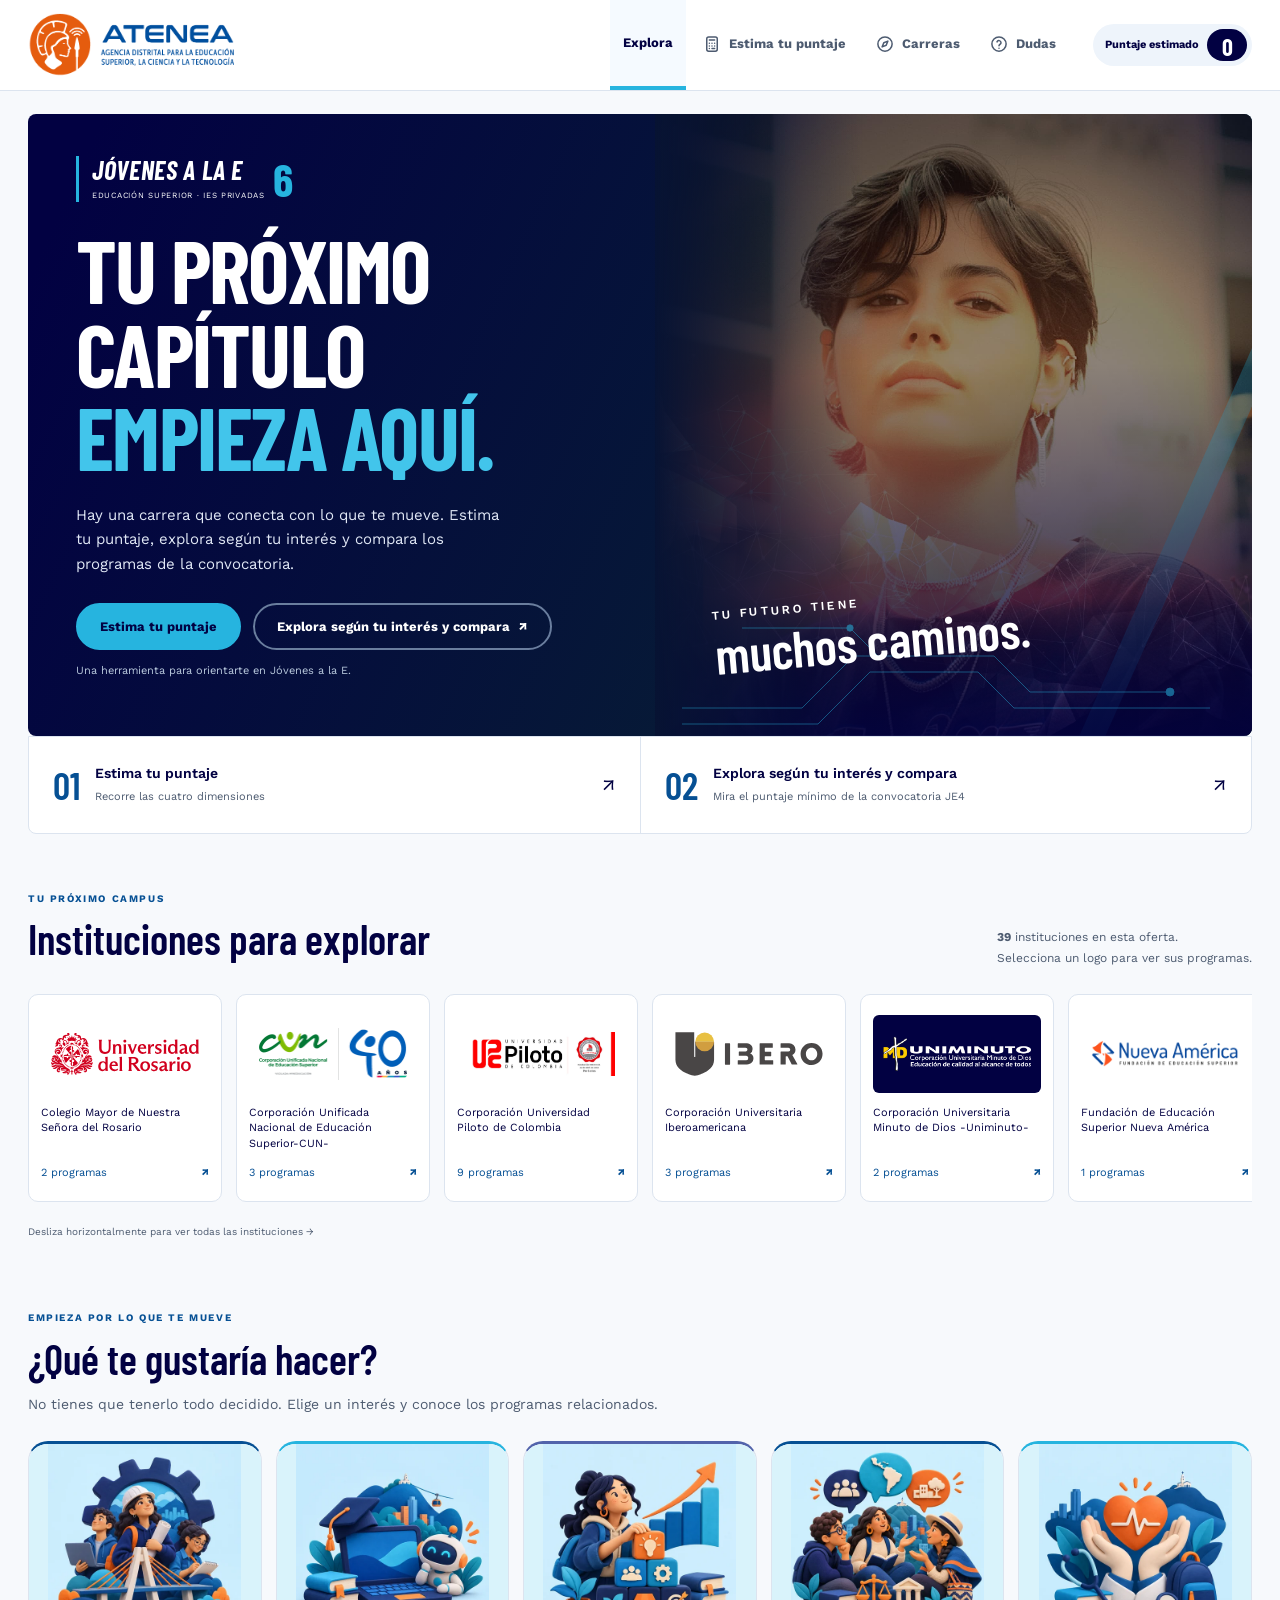
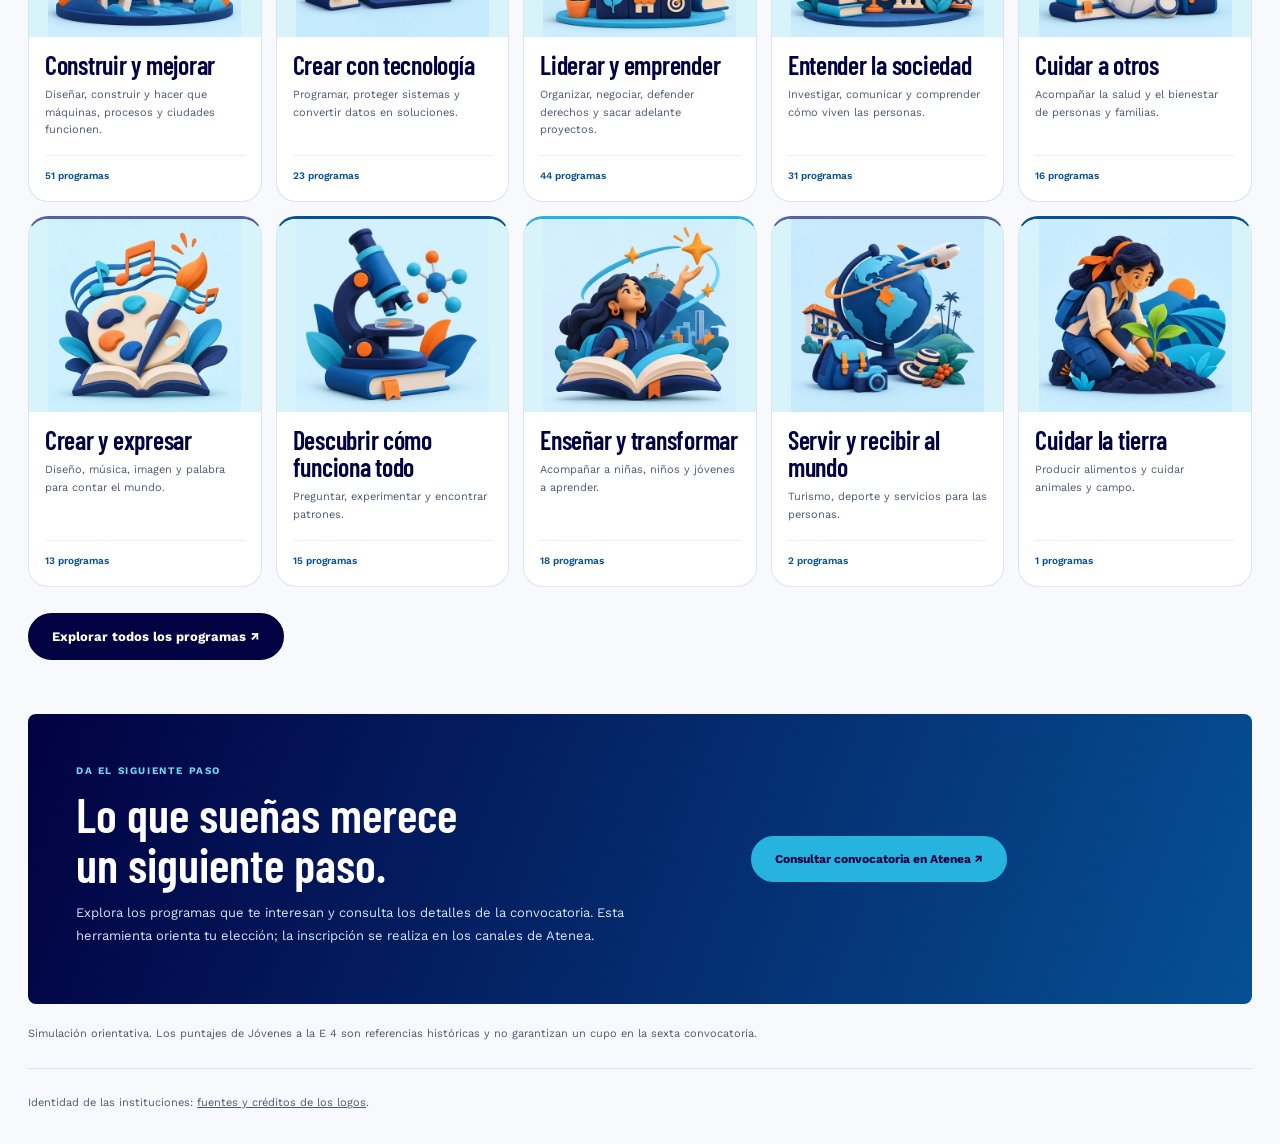
==== commit e8c91b69: "Retira módulo Mis opciones y sus accesos" ====
--- a/index.html
+++ b/index.html
@@ -282,7 +282,7 @@
   }
   @media (prefers-reduced-motion:reduce){*{animation:none!important;transition:none!important}}
 </style>
-<link rel="stylesheet" href="experiencia.css?v=20261112-dimensiones">
+<link rel="stylesheet" href="experiencia.css?v=20261112-sin-opciones">
 </head>
 <body>
 
@@ -328,7 +328,6 @@
 <button class="pestana" role="tab" id="tab-inicio" aria-controls="inicio" data-tab="inicio">Explora</button>
       <button class="pestana" role="tab" id="tab-puntaje" aria-controls="puntaje" data-tab="puntaje"><svg class="i"><use href="#i-calc"/></svg>Estima tu puntaje</button>
       <button class="pestana" role="tab" id="tab-carreras" aria-controls="carreras" data-tab="carreras"><svg class="i"><use href="#i-brujula"/></svg>Carreras</button>
-      <button class="pestana" role="tab" id="tab-opciones" aria-controls="opciones" data-tab="opciones"><svg class="i"><use href="#i-estrella"/></svg>Mis opciones <span class="cont" id="n_opc" hidden>0</span></button>
       <button class="pestana" role="tab" id="tab-dudas" aria-controls="dudas" data-tab="dudas"><svg class="i"><use href="#i-ayuda"/></svg>Dudas</button>
     </nav>
     <div class="pildora" aria-live="polite"><span>Puntaje estimado</span><b id="pild">0</b></div>
@@ -341,17 +340,17 @@
   <div class="hero">
     <div class="hero-copy"><div class="campaign-label"><span>JÓVENES A LA E</span><b>6</b><small>EDUCACIÓN SUPERIOR · IES PRIVADAS</small></div>
       <h1>Tu próximo<br>capítulo<br><em>empieza aquí.</em></h1>
-      <p>Hay una carrera que conecta con lo que te mueve. Estima tu puntaje, explora según tu interés y compara para preparar tus tres opciones.</p>
+      <p>Hay una carrera que conecta con lo que te mueve. Estima tu puntaje, explora según tu interés y compara los programas de la convocatoria.</p>
       <div class="hero-actions"><button class="btn pri" data-ir="puntaje">Estima tu puntaje</button><button class="btn" id="explorar-inicio">Explora según tu interés y compara <span aria-hidden="true">↗</span></button></div>
       <p class="hero-note">Una herramienta para orientarte en Jóvenes a la E.</p>
     </div>
     <div class="hero-art"><img src="assets/atenea/educacion-posmedia.jpg" width="1947" height="1947" fetchpriority="high" alt="Imagen de educación posmedia del portal de la Agencia Atenea."><div class="art-tag"><span>TU FUTURO TIENE</span><strong>muchos caminos.</strong></div></div>
     <svg class="hero-circuit" viewBox="0 0 660 150" fill="none" aria-hidden="true"><path d="M0 115H150L215 50H390L435 95H610M0 135H170L235 70H370L415 115H660M75 15H210L245 50"/><circle cx="610" cy="95" r="5"/><circle cx="210" cy="15" r="4"/></svg>
   </div>
-  <div class="route-strip"><button data-ir="puntaje"><b>01</b><span>Estima tu puntaje<small>Recorre las cuatro dimensiones</small></span><i aria-hidden="true">↗</i></button><button data-ir="carreras"><b>02</b><span>Explora según tu interés y compara<small>Mira el puntaje mínimo de la convocatoria JE4</small></span><i aria-hidden="true">↗</i></button><button data-ir="opciones"><b>03</b><span>Prepara tus opciones<small>Elige y ordena tres programas</small></span><i aria-hidden="true">↗</i></button></div>
+  <div class="route-strip"><button data-ir="puntaje"><b>01</b><span>Estima tu puntaje<small>Recorre las cuatro dimensiones</small></span><i aria-hidden="true">↗</i></button><button data-ir="carreras"><b>02</b><span>Explora según tu interés y compara<small>Mira el puntaje mínimo de la convocatoria JE4</small></span><i aria-hidden="true">↗</i></button></div>
   <section class="university-section" aria-labelledby="universidades-titulo"><div class="section-heading"><div><span class="eyebrow">TU PRÓXIMO CAMPUS</span><h2 id="universidades-titulo">Instituciones para explorar</h2></div><p><b id="total-instituciones">39</b> instituciones en esta oferta.<br>Selecciona un logo para ver sus programas.</p></div><div class="university-rail" id="universidades-inicio" aria-label="Instituciones de la oferta"></div><p class="rail-hint">Desliza horizontalmente para ver todas las instituciones →</p></section>
   <section id="descubre" class="discover" aria-labelledby="descubre-titulo"><span class="eyebrow">EMPIEZA POR LO QUE TE MUEVE</span><h2 id="descubre-titulo">¿Qué te gustaría hacer?</h2><p>No tienes que tenerlo todo decidido. Elige un interés y conoce los programas relacionados.</p><div id="inicio-intereses" class="interest-grid"></div><button class="btn osc" data-ir="carreras">Explorar todos los programas ↗</button></section>
-  <section class="invitation"><div><span class="eyebrow">DA EL SIGUIENTE PASO</span><h2>Lo que sueñas merece<br>un siguiente paso.</h2><p>Guarda los programas que te interesan y ordénalos según lo que quieres estudiar. Esta herramienta orienta tu elección; la inscripción se realiza en los canales de Atenea.</p></div><div><button class="btn pri" data-ir="opciones">Organizar mis opciones</button><a class="official-link" href="https://www.agenciaatenea.gov.co/convocatorias/convocatoria-jovenes-la-e-6-educacion-superior-en-instituciones-privadas" target="_blank" rel="noopener">Consultar convocatoria en Atenea ↗</a></div></section>
+  <section class="invitation"><div><span class="eyebrow">DA EL SIGUIENTE PASO</span><h2>Lo que sueñas merece<br>un siguiente paso.</h2><p>Explora los programas que te interesan y consulta los detalles de la convocatoria. Esta herramienta orienta tu elección; la inscripción se realiza en los canales de Atenea.</p></div><div><a id="inscribirse" class="official-link btn pri" href="https://www.agenciaatenea.gov.co/convocatorias/convocatoria-jovenes-la-e-6-educacion-superior-en-instituciones-privadas" target="_blank" rel="noopener">Consultar convocatoria en Atenea ↗</a></div></section>
   <p class="orientation-note">Simulación orientativa. Los puntajes de Jóvenes a la E 4 son referencias históricas y no garantizan un cupo en la sexta convocatoria.</p>
 </section>
 
@@ -508,35 +507,6 @@
     </div>
     <div class="programas" id="programas"></div>
     <button type="button" class="btn mas" id="mas" hidden></button>
-  </section>
-
-  <!-- ===================== MIS OPCIONES ===================== -->
-  <section class="panel-tab" role="tabpanel" id="opciones" aria-labelledby="tab-opciones" hidden>
-    <div class="cab-tab">
-      <div>
-        <h1>Arma tus 3 opciones</h1>
-        <p>En la inscripción puedes elegir hasta tres programas en orden de preferencia. Practica aquí: marca <b>Elegir</b> en la pestaña Carreras y ordénalas.</p>
-      </div>
-    </div>
-    <div class="opciones">
-      <ol class="mias" id="mias"></ol>
-      <div class="tarjeta explica">
-        <h3>¿Cómo se usa el orden?</h3>
-        <ol>
-          <li>Atenea ordena a todos los aspirantes habilitados de mayor a menor puntaje.</li>
-          <li>Cuando llega tu turno, revisa tu opción 1. Si tiene cupo y hay recursos, quedas en esa.</li>
-          <li>Si no, pasa a tu opción 2 y luego a la 3.</li>
-        </ol>
-        <p>Pon primero lo que más quieres estudiar, y deja en la 2 y la 3 programas donde tu puntaje tenga más margen.</p>
-      </div>
-    </div>
-    <div class="llamado">
-      <div>
-        <h2>Tu lugar en la educación superior te está esperando</h2>
-        <p>Jóvenes a la E financia tu matrícula en instituciones de educación superior de Bogotá. Inscribirte no cuesta nada y puede cambiar tu historia.</p>
-      </div>
-      <a class="btn pri" id="inscribirse" href="#" target="_blank" rel="noopener">Consultar inscripción en Atenea<svg class="i"><use href="#i-flecha-d"/></svg></a>
-    </div>
   </section>
 
   <!-- ===================== DUDAS ===================== -->
@@ -694,7 +664,6 @@
 let S = Object.assign(VACIO(), leer("je6_estado", {}));
 let paso = 0, PUNTAJE = 0, PARTES = {e:0,ec:0,m:0,t:0}, DETALLE = {}, HAY_DATOS = false;
 let filtroCampo = null, visibles = 24;
-let elegidos = leer("je6_opciones", []).map(id=>POR_ID.has(id)?id:OFERTA.find(o=>o.idHistorico===id)?.id).filter(id=>POR_ID.has(id)).slice(0,3);
 
 // ====== CÁLCULO (Tabla 5) ======
 function calcular(){
@@ -893,14 +862,13 @@
   const st = estado(o.min), [ic, et] = TXT_ESTADO[st], dif = PUNTAJE-o.min;
   const det = st==="si" ? (dif===0 ? "igual al mínimo de JE4" : `${dif} pts sobre el mínimo de JE4`)
             : st==="cerca" ? `${-dif} pts bajo la referencia JE4` : st==="reto" ? `mínimo JE4: ${o.min}` : "";
-  const sel = elegidos.includes(o.id), lleno = elegidos.length>=3 && !sel;
   return `<article class="programa">
     ${logoUniversidad(o.i)}
     <h3>${esc(o.p)}</h3>
     <div class="ies">${esc(o.i)}</div>
     <div class="chips"><span class="chip">${esc(o.nivel)}</span><span class="chip">${o.mod==="Sin dato"?"Modalidad por confirmar":esc(o.mod)}</span><span class="chip">${esc(o.jor)}</span></div>
     <span class="estado ${st}">${ico(ic)} ${et}${det?` <span class="x">· ${det}</span>`:""}</span>
-    ${o.min===null ? `<p class="sin-referencia">Esta oferta JE6 no tiene un puntaje de referencia JE4. Puedes explorarla y guardarla entre tus opciones.</p>` : `<div class="regla-min" role="img" aria-label="Mínimo JE4 ${o.min} de 100${HAY_DATOS?`, tu puntaje ${PUNTAJE}`:""}">
+    ${o.min===null ? `<p class="sin-referencia">Esta oferta JE6 no tiene un puntaje de referencia JE4. Puedes explorarla sin una comparación histórica de puntaje.</p>` : `<div class="regla-min" role="img" aria-label="Mínimo JE4 ${o.min} de 100${HAY_DATOS?`, tu puntaje ${PUNTAJE}`:""}">
       ${HAY_DATOS?`<span class="rel" style="width:${PUNTAJE}%"></span>`:""}
       <span class="m" style="left:${o.min}%"></span>
       ${HAY_DATOS?`<span class="yo" style="left:${PUNTAJE}%"></span>`:""}
@@ -909,7 +877,6 @@
     `}
     <div class="pie">
       <span class="cupos"><b>${o.cupos}</b> ${o.cupos===1?"cupo":"cupos"} en JE6</span>
-      <button type="button" class="elegir" data-id="${o.id}" aria-pressed="${sel}" ${lleno?'disabled title="Ya elegiste 3 programas"':""}>${ico("i-estrella")}${sel?"Elegida":"Elegir"}</button>
     </div>
   </article>`;
 }
@@ -925,24 +892,8 @@
   $("mas").textContent = `Ver más programas (${l.length-visibles})`;
 }
 
-// ====== MIS OPCIONES ======
-function pintarOpciones(){
-  guardar("je6_opciones", elegidos);
-  $("n_opc").hidden = elegidos.length===0; $("n_opc").textContent = elegidos.length;
-  $("mias").innerHTML = [0,1,2].map(i=>{
-    const o = POR_ID.get(elegidos[i]);
-    if(!o) return `<li class="libre"><span class="orden-n">${i+1}</span><span class="txt">Opción ${i+1} libre. <a href="#carreras" data-ir="carreras">Elige una carrera</a>.</span></li>`;
-    const st = estado(o.min), [, et] = TXT_ESTADO[st];
-    return `<li><span class="orden-n">${i+1}</span>
-      <span class="txt">${logoUniversidad(o.i)}<b>${esc(o.p)}</b><span>${esc(o.i)} · ${o.min===null?"Sin referencia JE4":`mínimo JE4 ${o.min}`}${HAY_DATOS?` · ${et}`:""}</span></span>
-      <button type="button" class="mini" data-mover="${i}" data-dir="-1" ${i===0?"disabled":""} aria-label="Subir">${ico("i-arriba")}<span>Subir</span></button>
-      <button type="button" class="mini" data-mover="${i}" data-dir="1" ${i===elegidos.length-1?"disabled":""} aria-label="Bajar">${ico("i-abajo")}<span>Bajar</span></button>
-      <button type="button" class="mini" data-quitar="${o.id}" aria-label="Quitar">${ico("i-x")}<span>Quitar</span></button></li>`;
-  }).join("");
-}
-
-// ====== PESTAÑAS ======
-const TABS = ["inicio","puntaje","carreras","opciones","dudas"];
+// ====== NAVEGACIÓN ======
+const TABS = ["inicio","puntaje","carreras","dudas"];
 function irA(tab, empujar=true){
   if(!TABS.includes(tab)) tab = "inicio";
   $$(".pestana").forEach(b=>{ const on = b.dataset.tab===tab; b.setAttribute("aria-selected", on); b.tabIndex = on?0:-1; });
@@ -966,7 +917,7 @@
 });
 
 // ====== EVENTOS DEL ASISTENTE ======
-function todo(){ calcular(); pintarFichas(); pintarSaber(); pintarPasos(); pintarMedidores(); pintarAcciones(); pintarCarreras(); pintarOpciones(); }
+function todo(){ calcular(); pintarFichas(); pintarSaber(); pintarPasos(); pintarMedidores(); pintarAcciones(); pintarCarreras(); }
 function alternar(el){
   if(el.getAttribute("aria-disabled")==="true") return;
   if(el.dataset.e){ S.e[el.dataset.e] = !S.e[el.dataset.e]; }
@@ -999,19 +950,6 @@
   const b = ev.target.closest(".interes"); if(!b) return;
   filtroCampo = filtroCampo===b.dataset.campo ? null : b.dataset.campo; visibles=24; pintarCarreras();
 });
-$("programas").addEventListener("click", ev=>{
-  const b = ev.target.closest(".elegir"); if(!b) return;
-  const id = +b.dataset.id;
-  elegidos = elegidos.includes(id) ? elegidos.filter(x=>x!==id) : elegidos.concat(id).slice(0,3);
-  pintarCarreras(); pintarOpciones();
-});
-$("mias").addEventListener("click", ev=>{
-  const q = ev.target.closest("[data-quitar]"), mv = ev.target.closest("[data-mover]");
-  if(q) elegidos = elegidos.filter(x=>x!==+q.dataset.quitar);
-  else if(mv){ const i=+mv.dataset.mover, j=i+(+mv.dataset.dir); [elegidos[i],elegidos[j]]=[elegidos[j],elegidos[i]]; }
-  else return;
-  pintarCarreras(); pintarOpciones();
-});
 $("mas").addEventListener("click", ()=>{ visibles += 24; pintarCarreras(); });
 $("btn_filtros").addEventListener("click", ()=>{
   const f = $("btn_filtros").closest(".filtros"), abierto = f.classList.toggle("abierto");
--- a/experiencia.css
+++ b/experiencia.css
@@ -2,7 +2,7 @@
 :root{--fondo:#f7f9fc;--marca:#020142;--marca-2:#065094;--marca-suave:#eaf1fa;--acento:#065094;--acento-2:#26b4df;--acento-suave:#e9f7fc;--linea:#dce4ef;--tinta:#18243c;--tinta-2:#4d5b70;--tinta-3:#58667c;--cyan:#26b4df;--naranja:#e65a0f;--sombra:0 8px 24px #02014208;--titulos:'Barlow Condensed','Arial Narrow',sans-serif;--fuente:'Work Sans','Segoe UI',sans-serif}
 html{scroll-behavior:smooth;scroll-padding-top:150px}body{font-size:15px}.envoltura{max-width:1320px;padding-inline:28px}button,a{-webkit-tap-highlight-color:transparent}:focus-visible{outline:3px solid #e65a0f;outline-offset:4px}.barra{background:#fff;color:var(--marca);box-shadow:0 1px 0 #dce4ef}.barra .envoltura{height:90px;gap:24px}.marca{display:flex;text-decoration:none;flex-shrink:0}.marca img{width:210px;height:auto;display:block}.pestanas{gap:4px}.pestana{font-family:var(--fuente);font-size:13px;padding:0 13px;color:#4d5b70}.pestana:hover,.pestana[aria-selected=true]{color:var(--marca)}.pestana[aria-selected=true]{border-bottom:4px solid var(--cyan);background:#f5faff}.pestana svg.i{width:18px}.pildora{font-size:11px;background:#eef4fb;padding:5px 5px 5px 12px;gap:8px}.pildora b{background:var(--marca);color:white;font-size:24px;min-width:40px}.pestana .cont{background:var(--marca-2)}main.envoltura{padding-top:24px;padding-bottom:28px}
 .hero{background:linear-gradient(115deg,#020142 5%,#071b36 65%,#003c55);color:white;position:relative;display:grid;grid-template-columns:1.05fr 1fr;min-height:590px;isolation:isolate;overflow:hidden;border-radius:8px}.hero-copy{padding:42px 0 44px 48px;z-index:2}.campaign-label{display:grid;grid-template-columns:auto 36px;gap:0 8px;width:max-content;border-left:3px solid var(--cyan);padding-left:13px;margin-bottom:26px}.campaign-label>span{font-family:var(--titulos);font-weight:700;font-style:italic;font-size:26px;line-height:1.1;letter-spacing:.025em}.campaign-label>b{grid-column:2;grid-row:1/3;font-family:var(--titulos);font-size:46px;color:var(--cyan);line-height:1}.campaign-label small{font-size:8px;letter-spacing:.09em;margin-top:5px}.hero h1{font-size:clamp(62px,6.8vw,94px);line-height:.96;letter-spacing:-.02em;text-transform:uppercase;font-weight:700;margin:0 0 24px;color:white}.hero h1 em{font-style:normal;color:#42c5eb}.hero-copy>p{max-width:430px;font-size:15px;line-height:1.65;color:#e1e8f6}.hero-actions{display:flex;flex-wrap:wrap;gap:12px;margin:26px 0 12px}.btn{border-radius:999px;font-size:13px;padding:12px 22px;min-height:46px;font-family:var(--fuente)}.btn.pri{background:#065094;border-color:#065094}.btn.pri:hover{background:#020142;border-color:#020142}.hero .btn.pri,.invitation .btn.pri{background:#26b4df;border-color:#26b4df;color:#020142}.hero .btn.pri:hover,.invitation .btn.pri:hover{background:#8ae0f7;border-color:#8ae0f7}.hero .btn:not(.pri){background:transparent;color:#fff;border-color:#6a7e9e}.hero .btn:not(.pri):hover{background:#ffffff15}.hero-copy .hero-note{font-size:11px;color:#b9c9dd}.hero-art{position:relative;min-width:0;overflow:hidden}.hero-art>img{width:100%;height:100%;position:absolute;inset:0;object-fit:cover;object-position:51% 40%;animation:hero-breathe 4s ease-in-out 1;transform-origin:center}.hero-art:before{content:'';position:absolute;inset:0;z-index:1;background:linear-gradient(90deg,#071333 0%,transparent 35%),linear-gradient(0deg,#020142d9,transparent 60%);pointer-events:none}.hero-art:after{content:'';position:absolute;right:22px;top:0;width:26px;height:110%;transform:skew(-24deg);background:#26b4df45;pointer-events:none}.art-tag{position:absolute;bottom:76px;left:58px;right:20px;z-index:2;transform:rotate(-5deg);color:white}.art-tag>span{font-size:12px;font-weight:600;letter-spacing:.2em}.art-tag strong{font-family:var(--titulos);display:block;font-size:clamp(36px,4vw,58px);font-weight:600;line-height:1.1}.hero-circuit{position:absolute;bottom:0;right:0;width:50%;height:120px;stroke:#26b4df;stroke-width:1;opacity:.55;z-index:1;pointer-events:none}.hero-circuit circle{fill:#26b4df}@keyframes hero-breathe{50%{transform:scale(1.035)}}
-.route-strip{display:grid;grid-template-columns:repeat(3,1fr);background:#fff;border:1px solid var(--linea);border-radius:0 0 8px 8px;margin-top:0}.route-strip button{display:flex;align-items:center;text-align:left;gap:15px;padding:25px 24px;background:none;border:0;color:var(--marca)}.route-strip button+button{border-left:1px solid var(--linea)}.route-strip button:hover{background:#eef7fc}.route-strip b{font:600 38px var(--titulos);color:#065094}.route-strip span{font-size:14px;font-weight:600}.route-strip small{display:block;font-size:11px;font-weight:400;color:var(--tinta-2);margin-top:5px}.route-strip i{margin-left:auto;font-size:20px;font-style:normal}
+.route-strip{display:grid;grid-template-columns:repeat(2,1fr);background:#fff;border:1px solid var(--linea);border-radius:0 0 8px 8px;margin-top:0}.route-strip button{display:flex;align-items:center;text-align:left;gap:15px;padding:25px 24px;background:none;border:0;color:var(--marca)}.route-strip button+button{border-left:1px solid var(--linea)}.route-strip button:hover{background:#eef7fc}.route-strip b{font:600 38px var(--titulos);color:#065094}.route-strip span{font-size:14px;font-weight:600}.route-strip small{display:block;font-size:11px;font-weight:400;color:var(--tinta-2);margin-top:5px}.route-strip i{margin-left:auto;font-size:20px;font-style:normal}
 .eyebrow{font-size:10px;font-family:var(--fuente);letter-spacing:.16em;font-weight:700;color:#065094}.section-heading{display:flex;justify-content:space-between;align-items:end;gap:24px;margin-bottom:24px}.section-heading h2,.discover h2,.invitation h2{font-family:var(--titulos);font-size:42px;font-weight:600;line-height:1.05;margin:8px 0;color:var(--marca)}.section-heading p{font-size:12px;line-height:1.7;color:var(--tinta-2);margin:0}.university-section{padding:52px 0 24px}.university-rail{display:flex;gap:14px;overflow-x:auto;scroll-snap-type:x proximity;padding:2px 2px 14px;scrollbar-color:#065094 #e6eef7;scrollbar-width:thin}.university-choice{flex:0 0 194px;min-width:0;scroll-snap-align:start;text-align:left;border:1px solid var(--linea);border-radius:10px;padding:12px;background:#fff;color:var(--marca);transition:box-shadow .15s,border-color .15s}.university-choice:hover{border-color:#065094;box-shadow:var(--sombra)}.university-choice>span:not(.universidad-logo){display:block;font-size:11px;line-height:1.4;min-height:46px;margin-top:12px}.university-choice>small{display:flex;justify-content:space-between;color:#065094;font-size:11px;margin-top:14px}.rail-hint{color:var(--tinta-2);font-size:10px;margin:8px 0}.university-choice .universidad-logo{height:78px;padding:10px;border:0;margin:0}.university-choice .universidad-logo img{max-height:58px}
 .discover{padding:34px 0 54px;scroll-margin-top:130px}.discover>p{max-width:630px;font-size:14px;color:var(--tinta-2)}.interest-grid{display:grid;grid-template-columns:repeat(5,minmax(0,1fr));gap:14px;margin:26px 0}.interest-tile{display:flex;flex-direction:column;position:relative;min-width:0;background:#fff;color:var(--marca);border:1px solid var(--linea);border-top:3px solid #065094;border-radius:4px 4px 12px 12px;padding:22px 18px;text-align:left;transition:transform .2s,box-shadow .2s}.interest-tile:nth-child(3n+2){border-top-color:#26b4df}.interest-tile:nth-child(3n){border-top-color:#5263ab}.interest-tile:hover{transform:translateY(-4px);box-shadow:0 12px 25px #02014212;border-color:#065094}.tile-top{display:flex;justify-content:space-between;align-items:center;width:100%;margin-bottom:22px}.tile-top svg{width:30px;height:30px;color:#065094}.tile-top>span{font-size:20px;color:#065094}.interest-tile b{font:600 26px/1.05 var(--titulos);letter-spacing:-.01em}.interest-tile small{font:11px/1.6 var(--fuente);color:var(--tinta-2);margin:12px 0 20px}.tile-count{font-size:10px;color:#065094;font-weight:600;margin-top:auto;padding-top:12px;border-top:1px solid #e6edf6}
 .invitation{position:relative;overflow:hidden;background:linear-gradient(110deg,#020142,#065094);color:#fff;padding:44px 48px;border-radius:8px;display:grid;grid-template-columns:1.4fr 1fr;gap:40px;align-items:center}.invitation h2{color:white;font-size:48px}.invitation .eyebrow{color:#71d5f1}.invitation p{font-size:13px;line-height:1.7;color:#d6e5f4;max-width:550px}.invitation>div:last-child{display:flex;flex-direction:column;align-items:flex-start;gap:18px}.official-link{color:white;font-size:12px;text-underline-offset:5px}.orientation-note{color:var(--tinta-2);font-size:11px;margin:22px 0}
